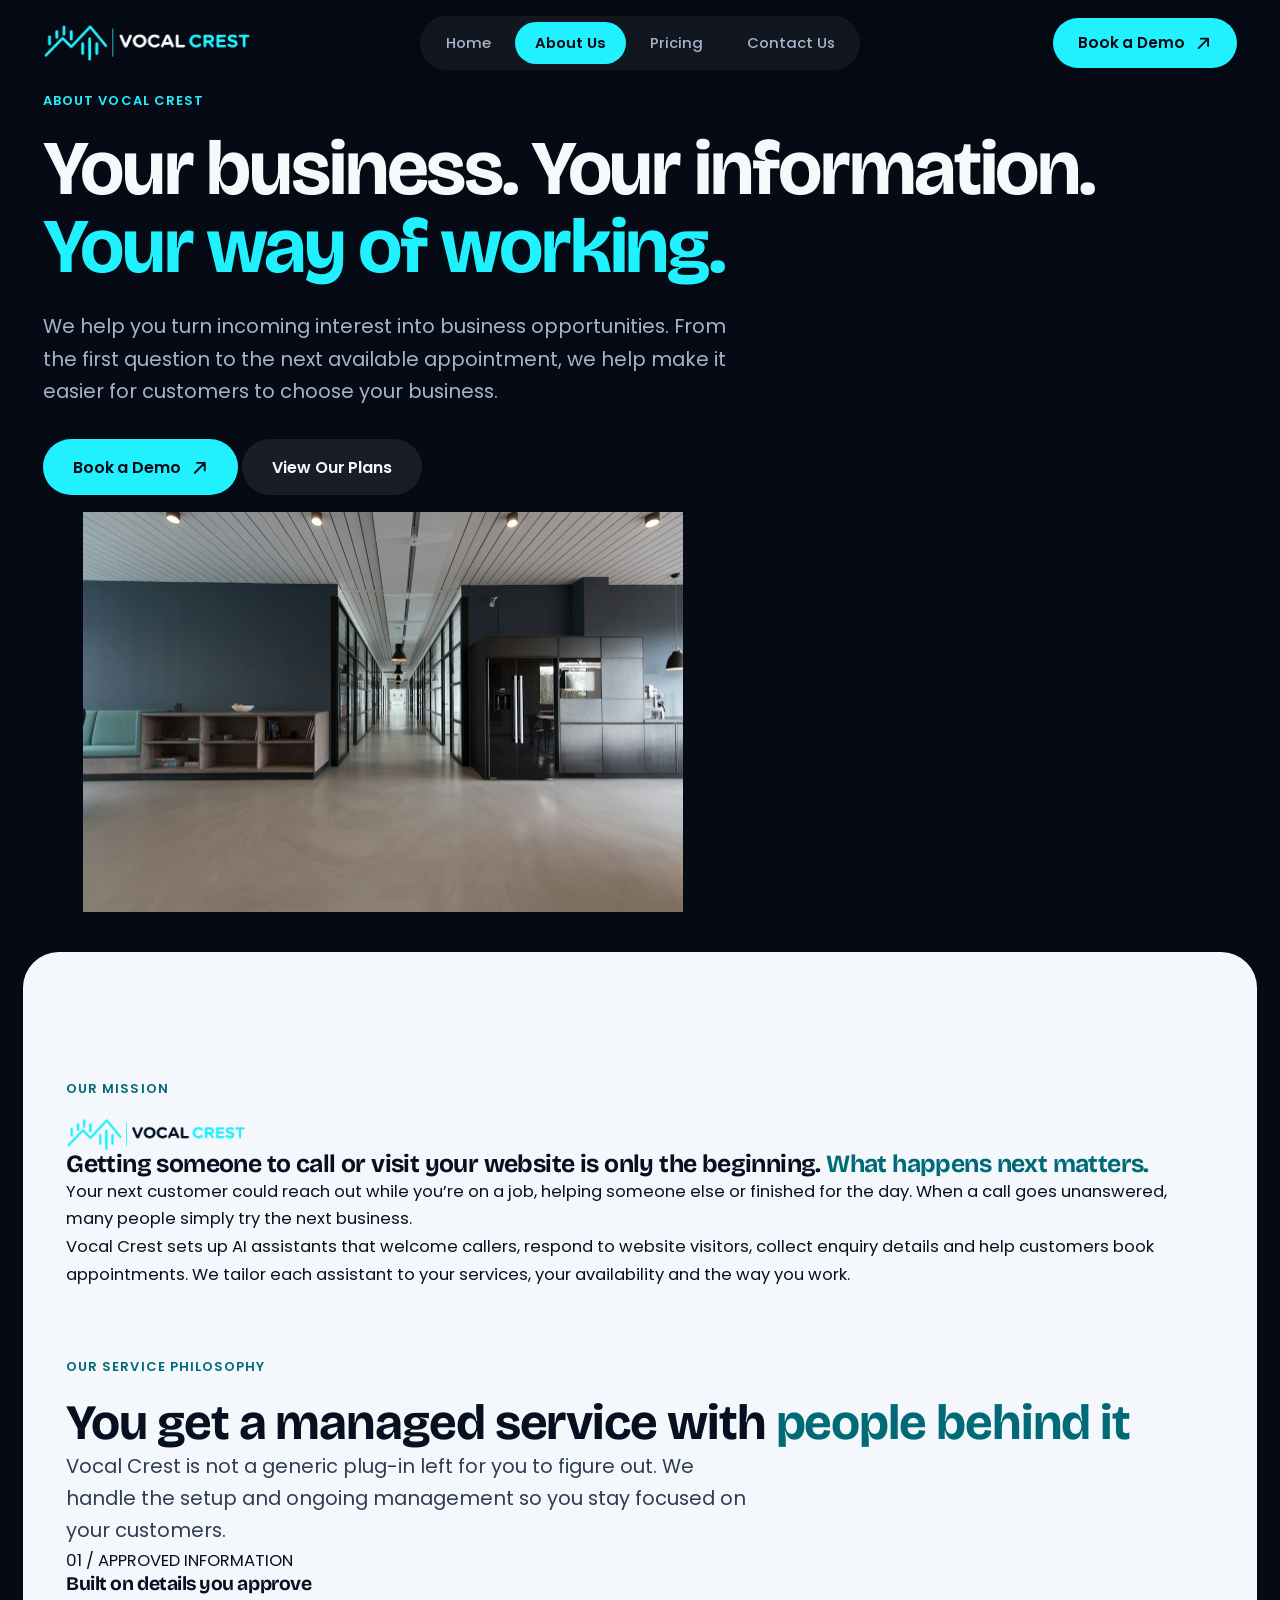
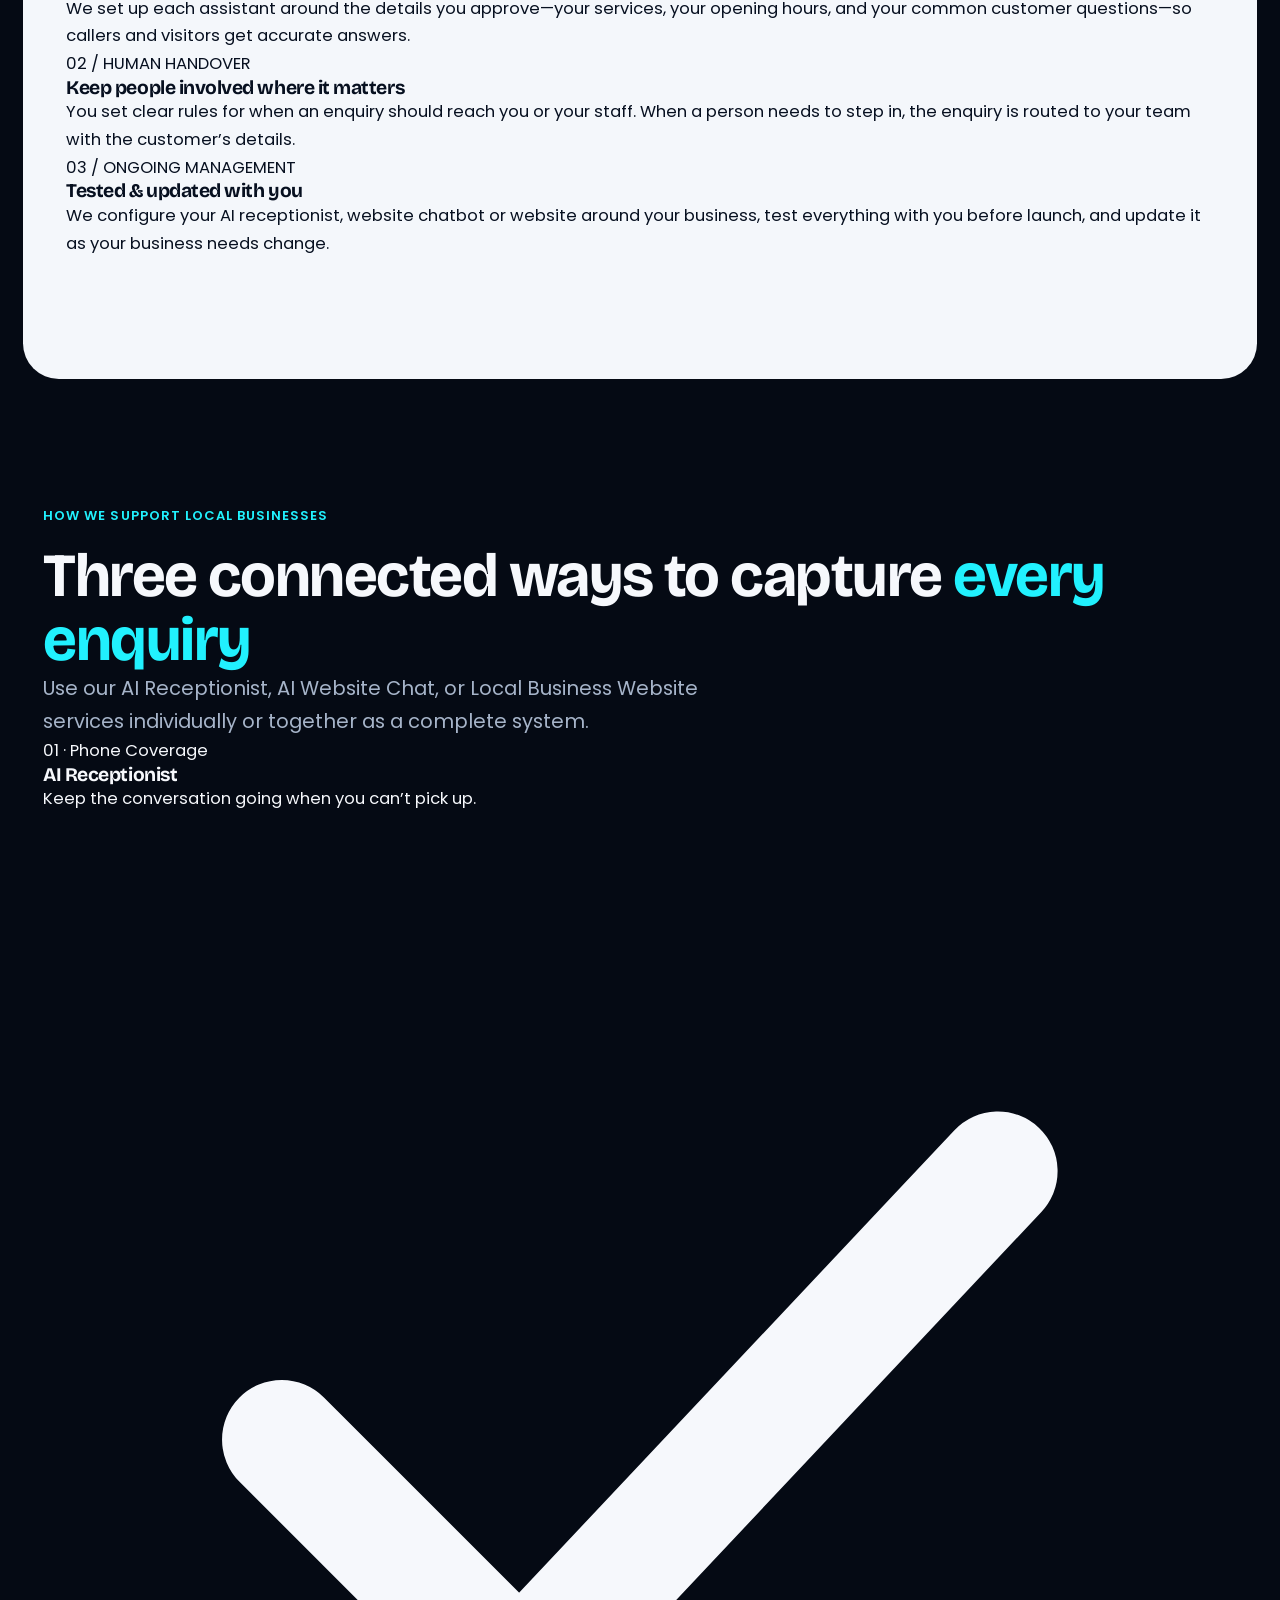
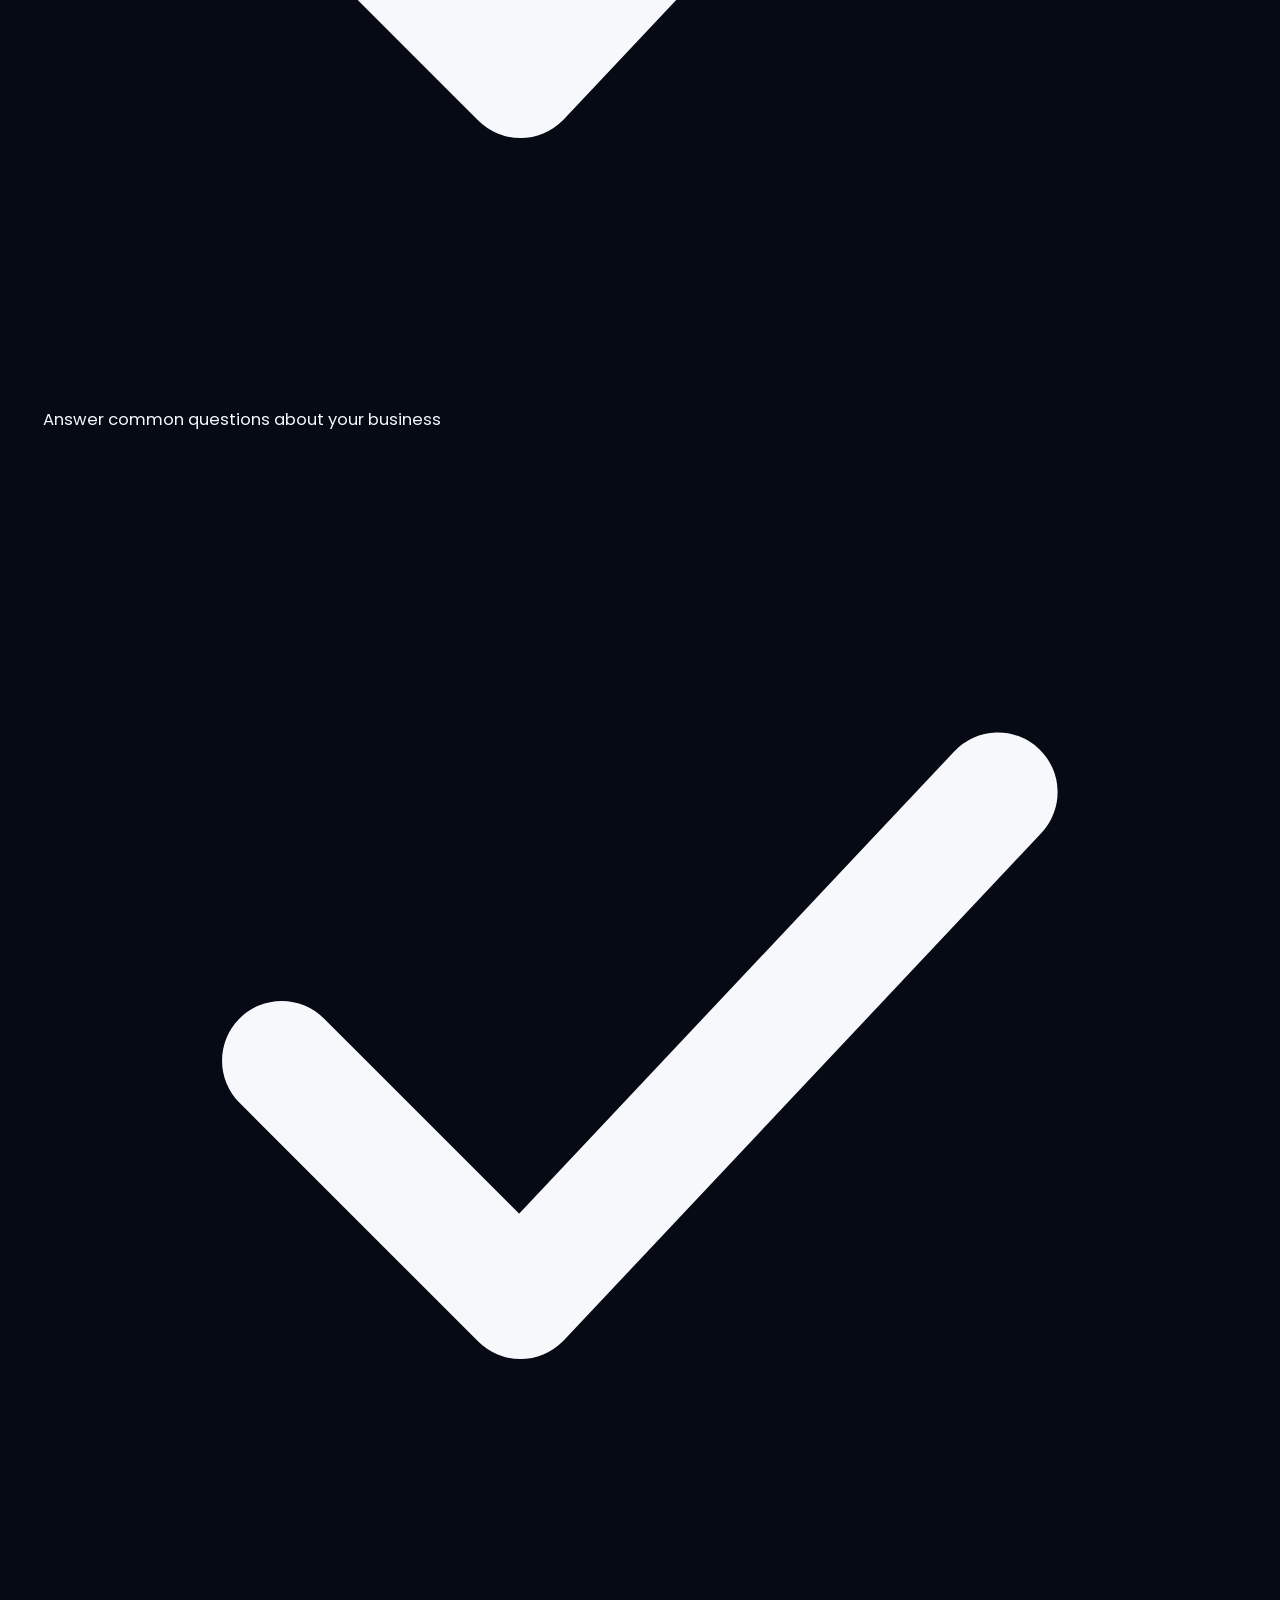
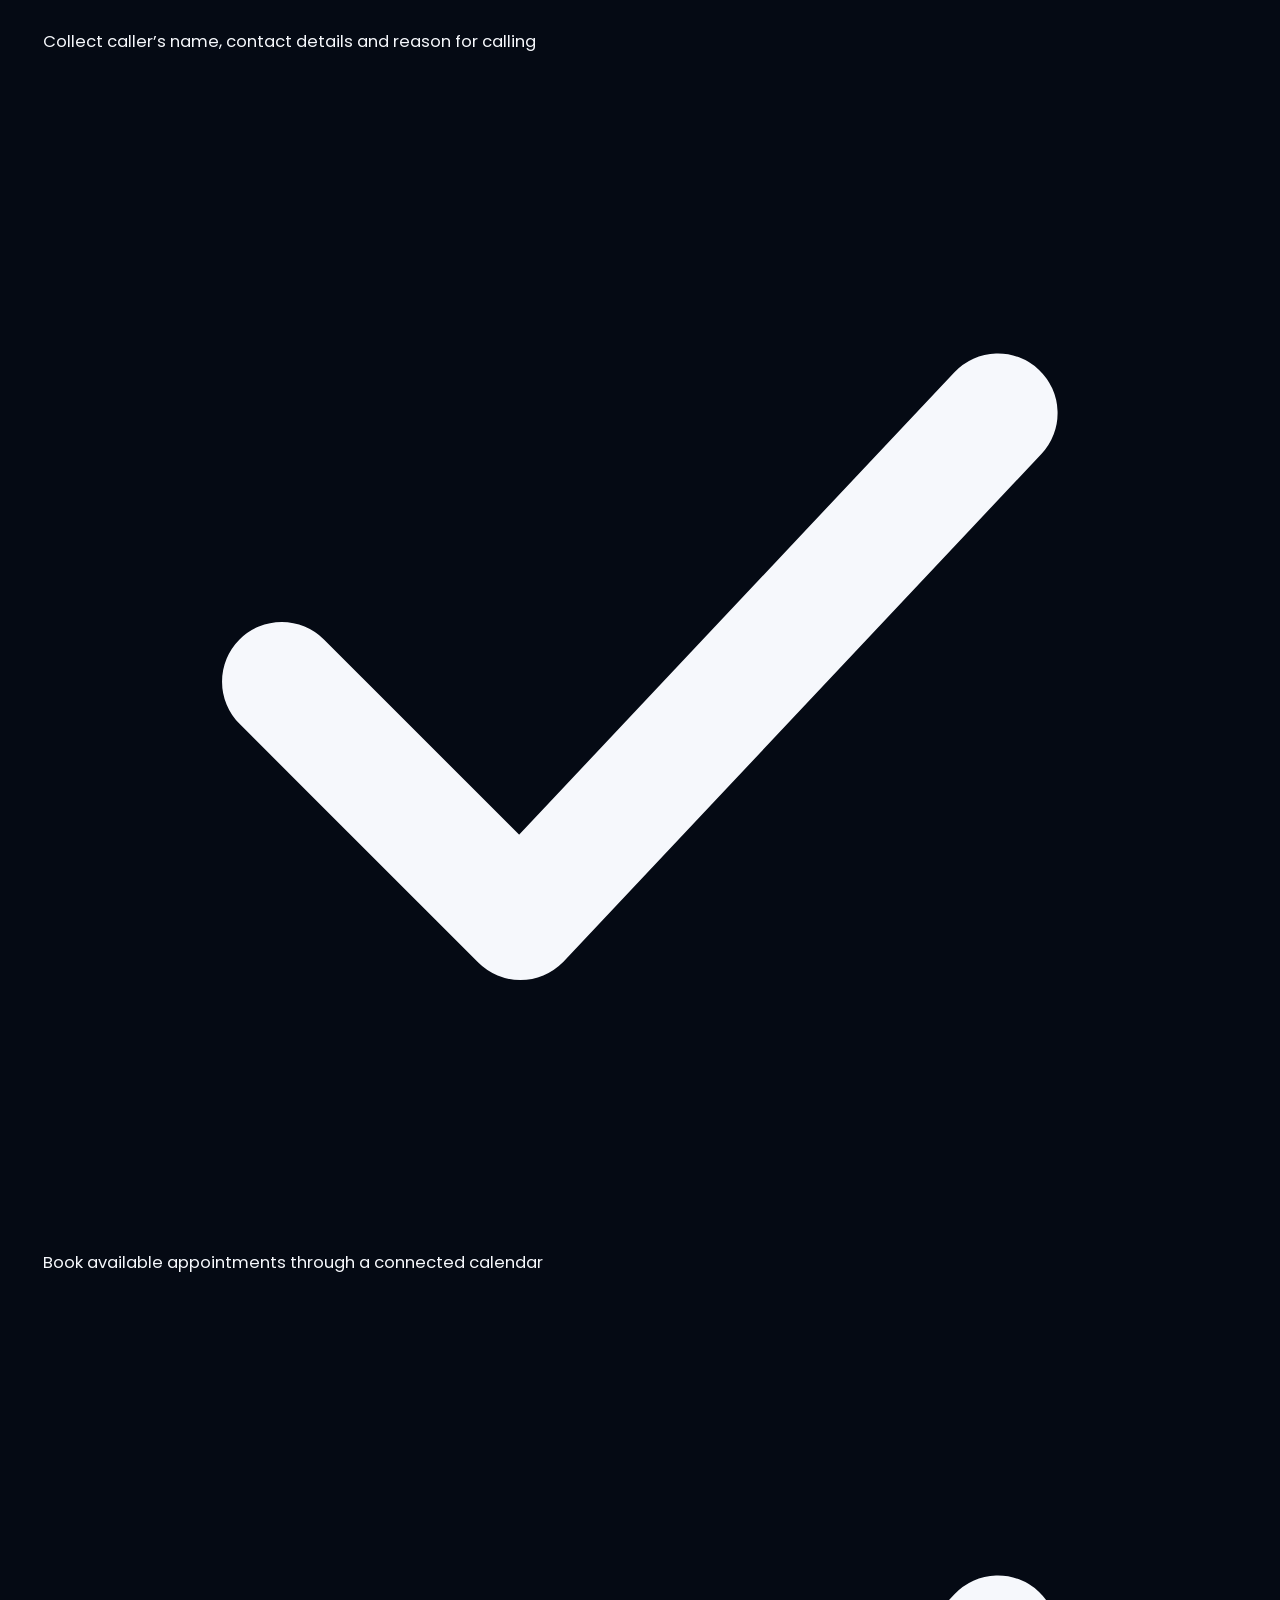
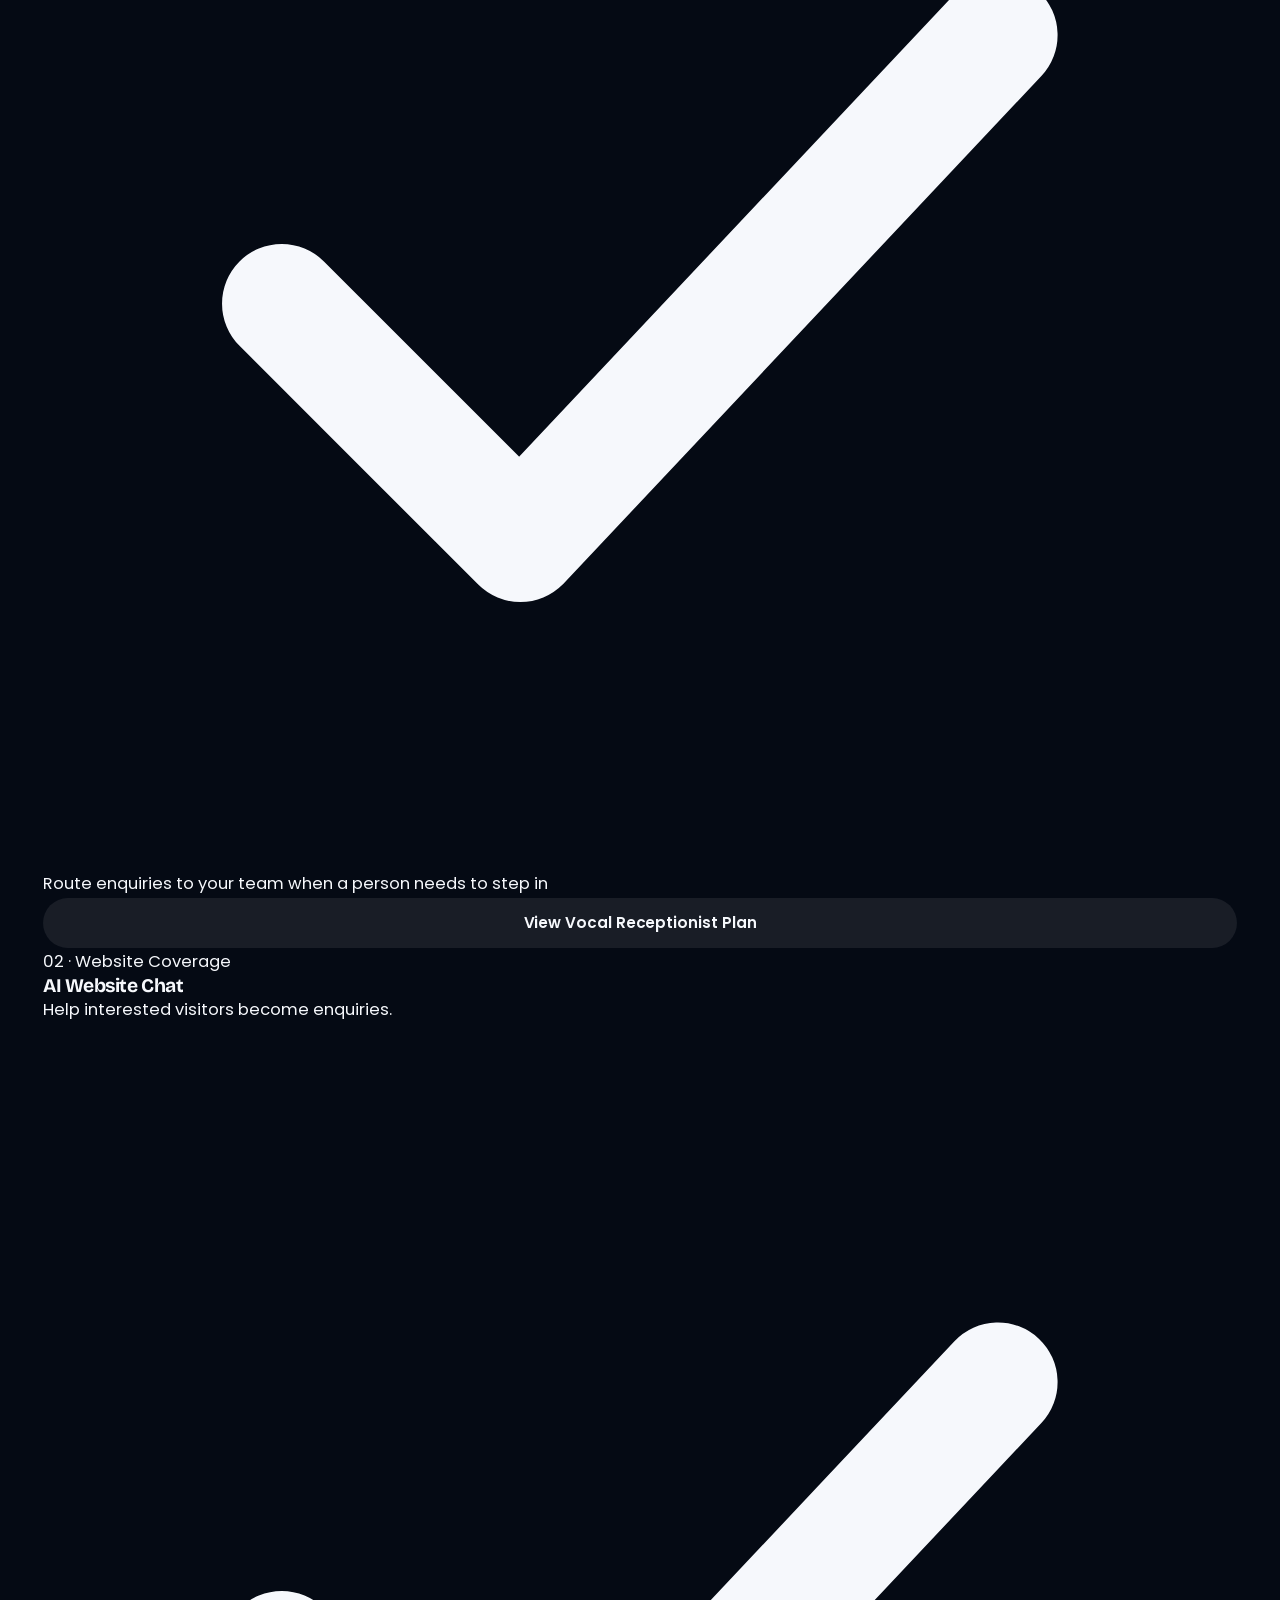
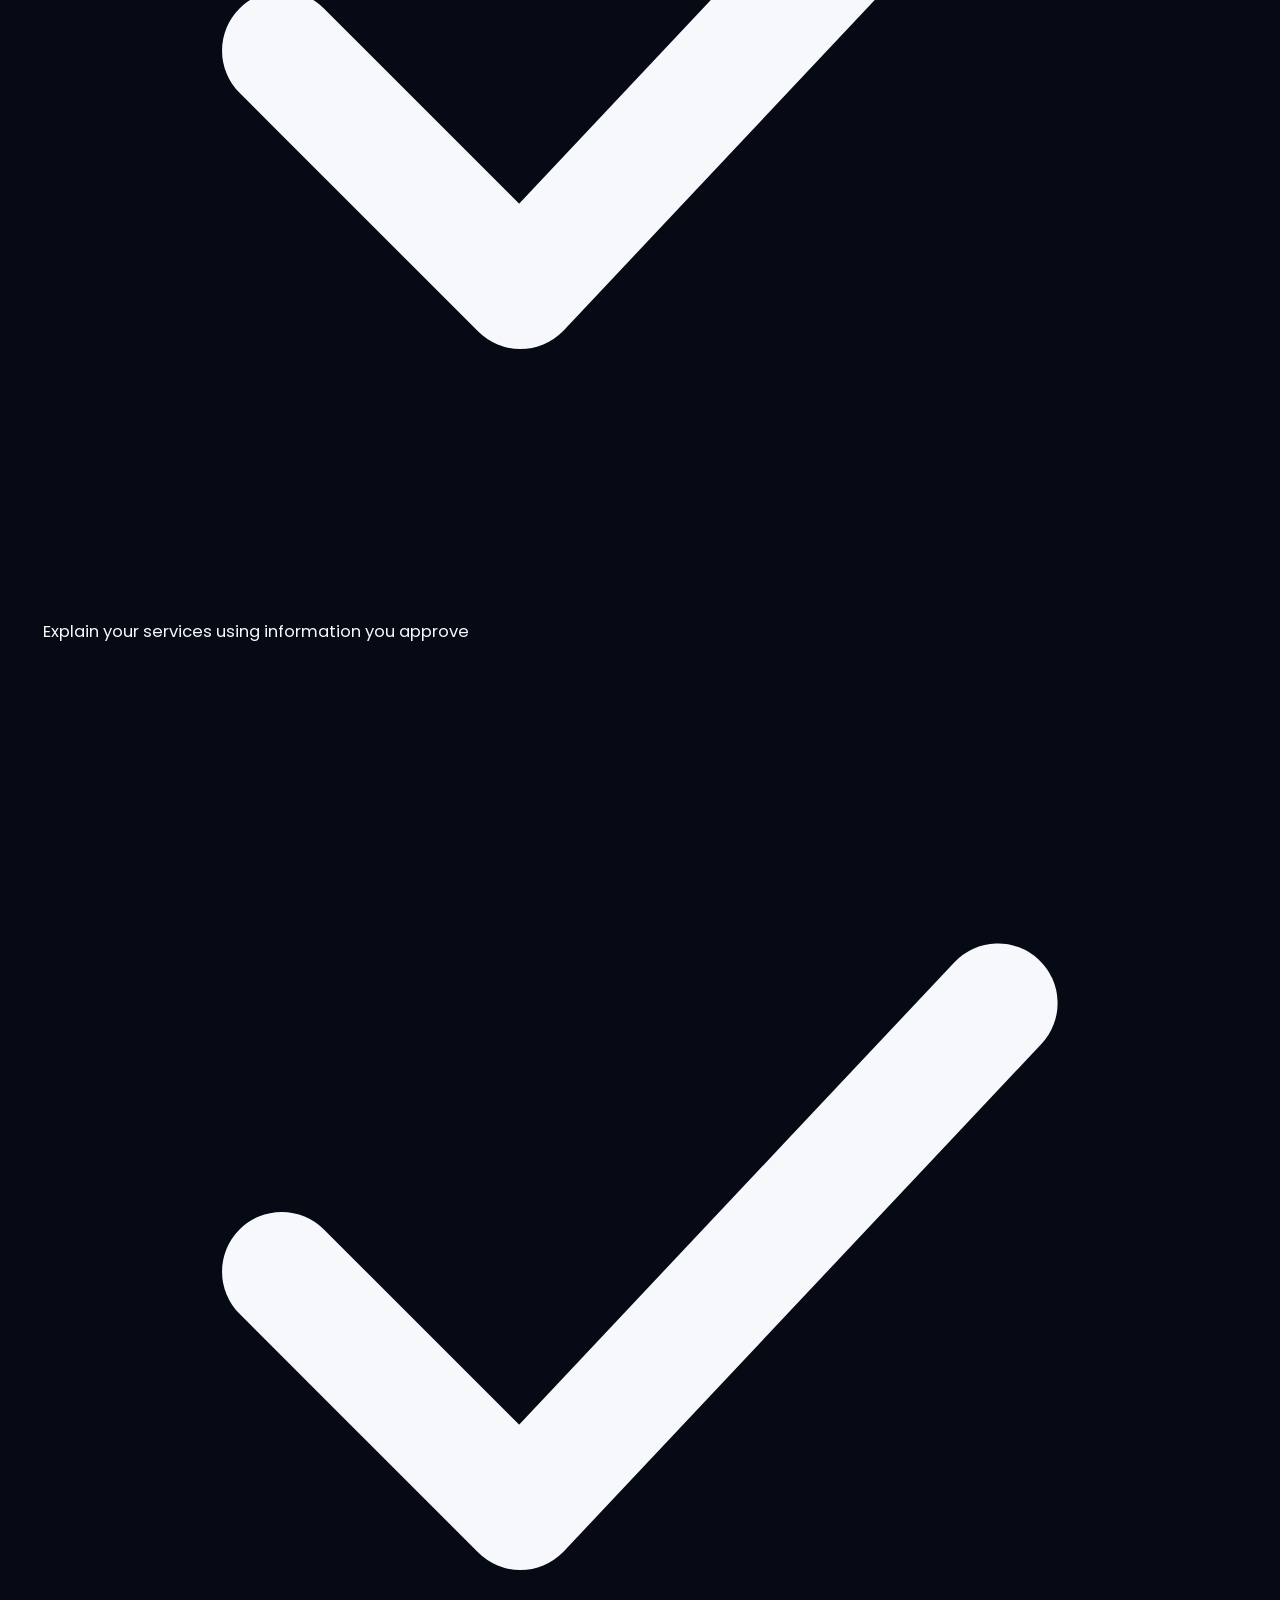
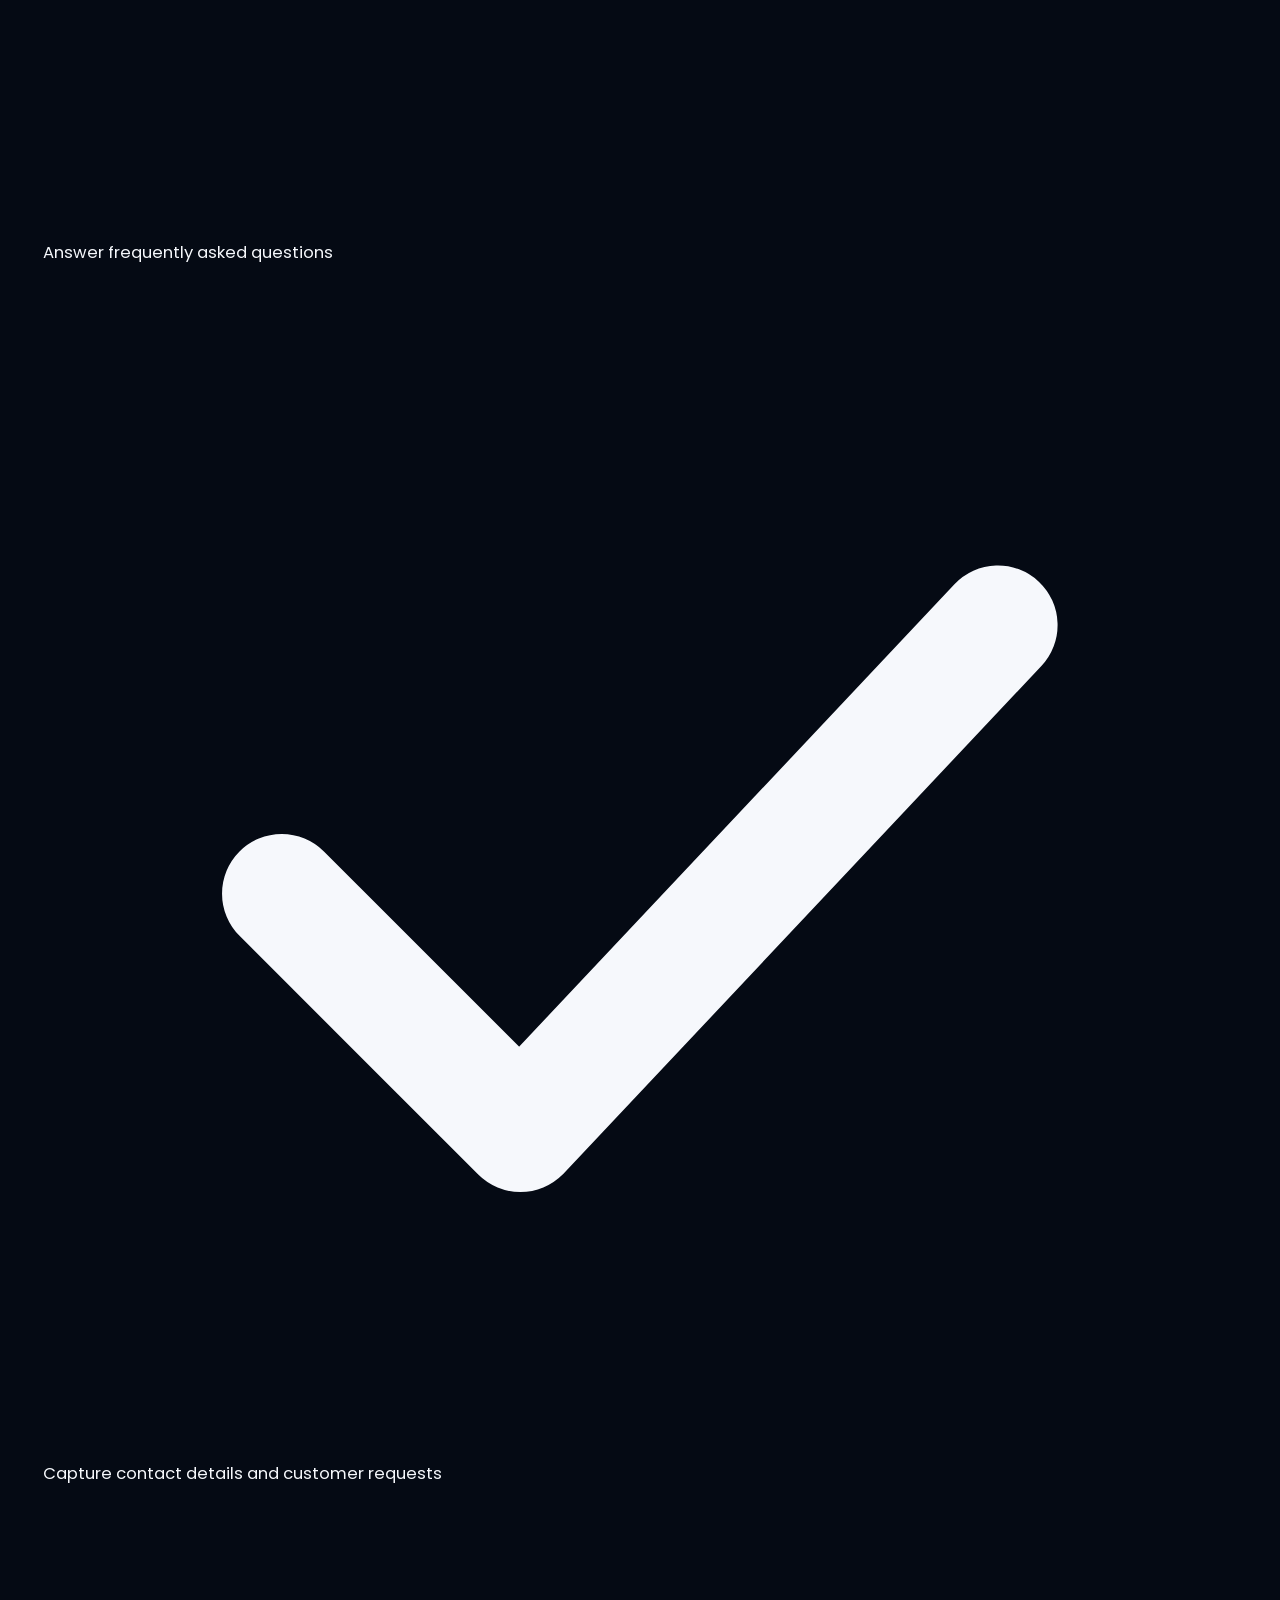
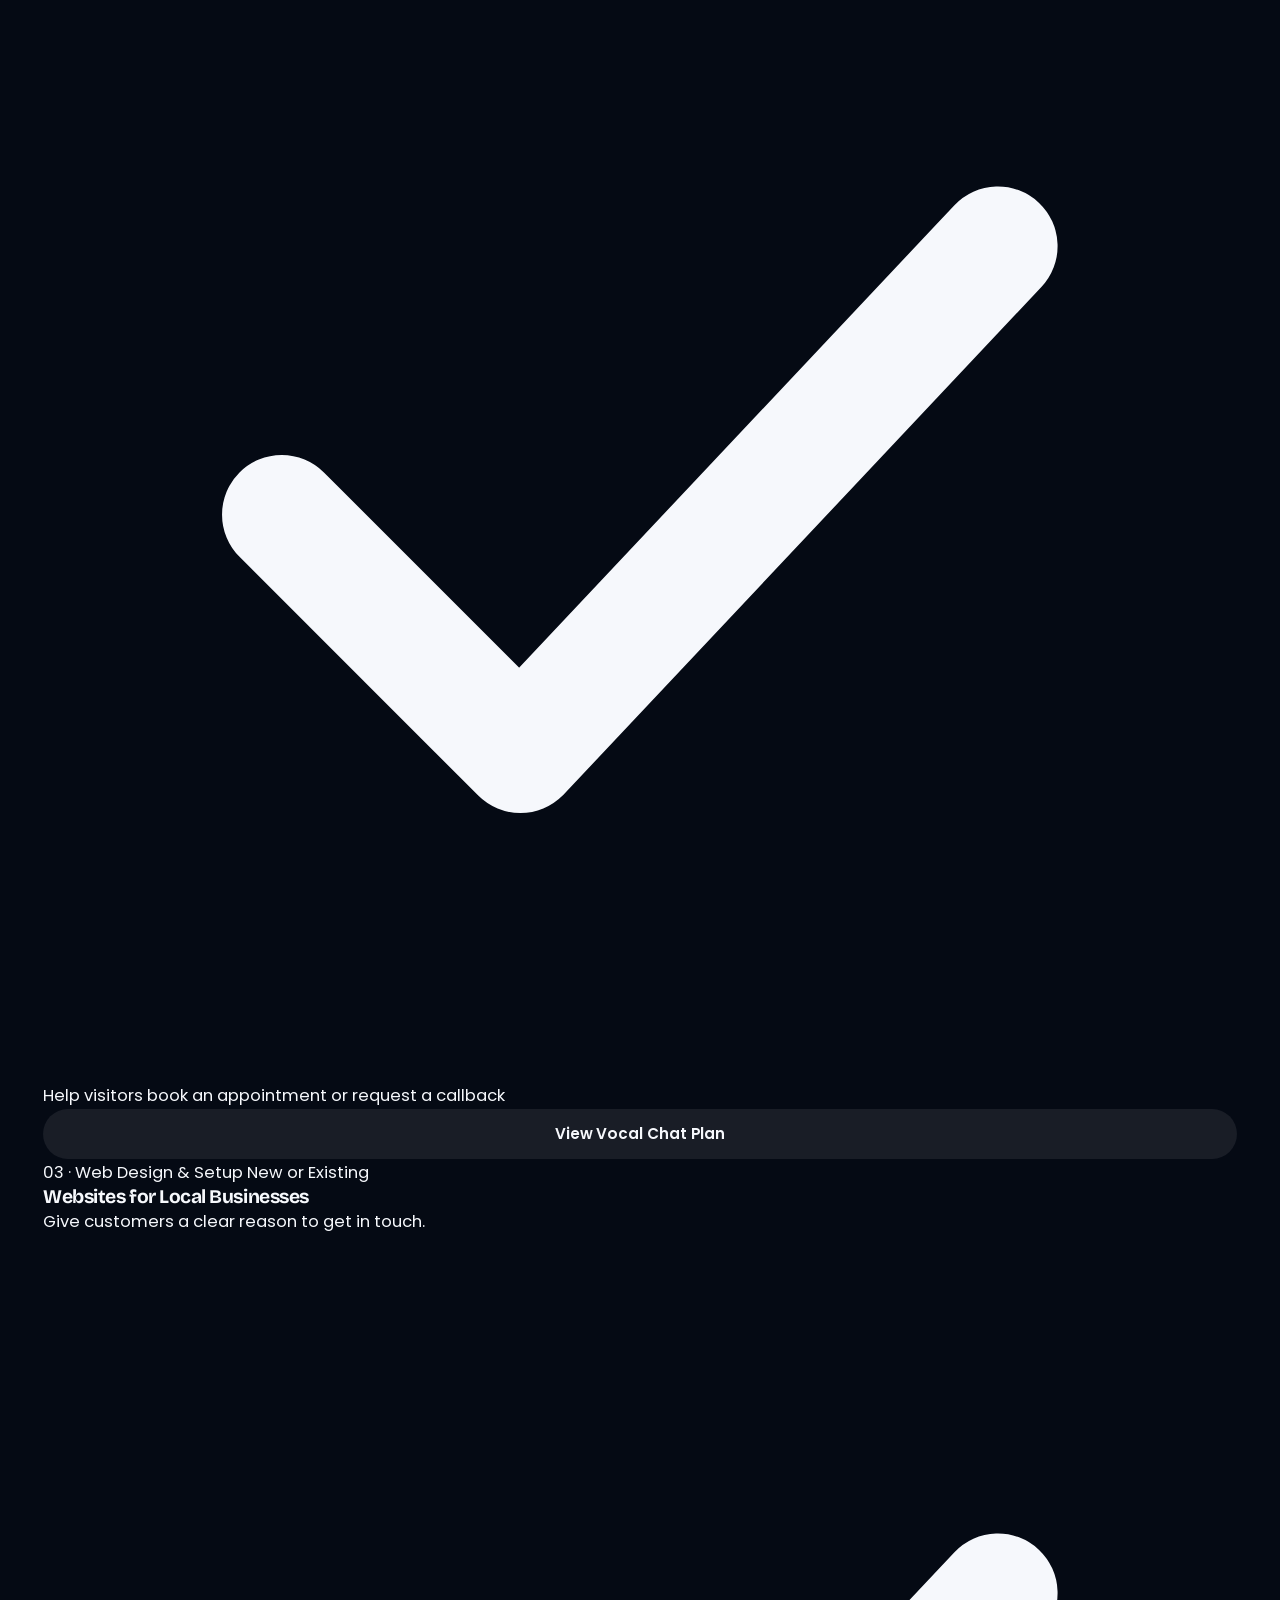
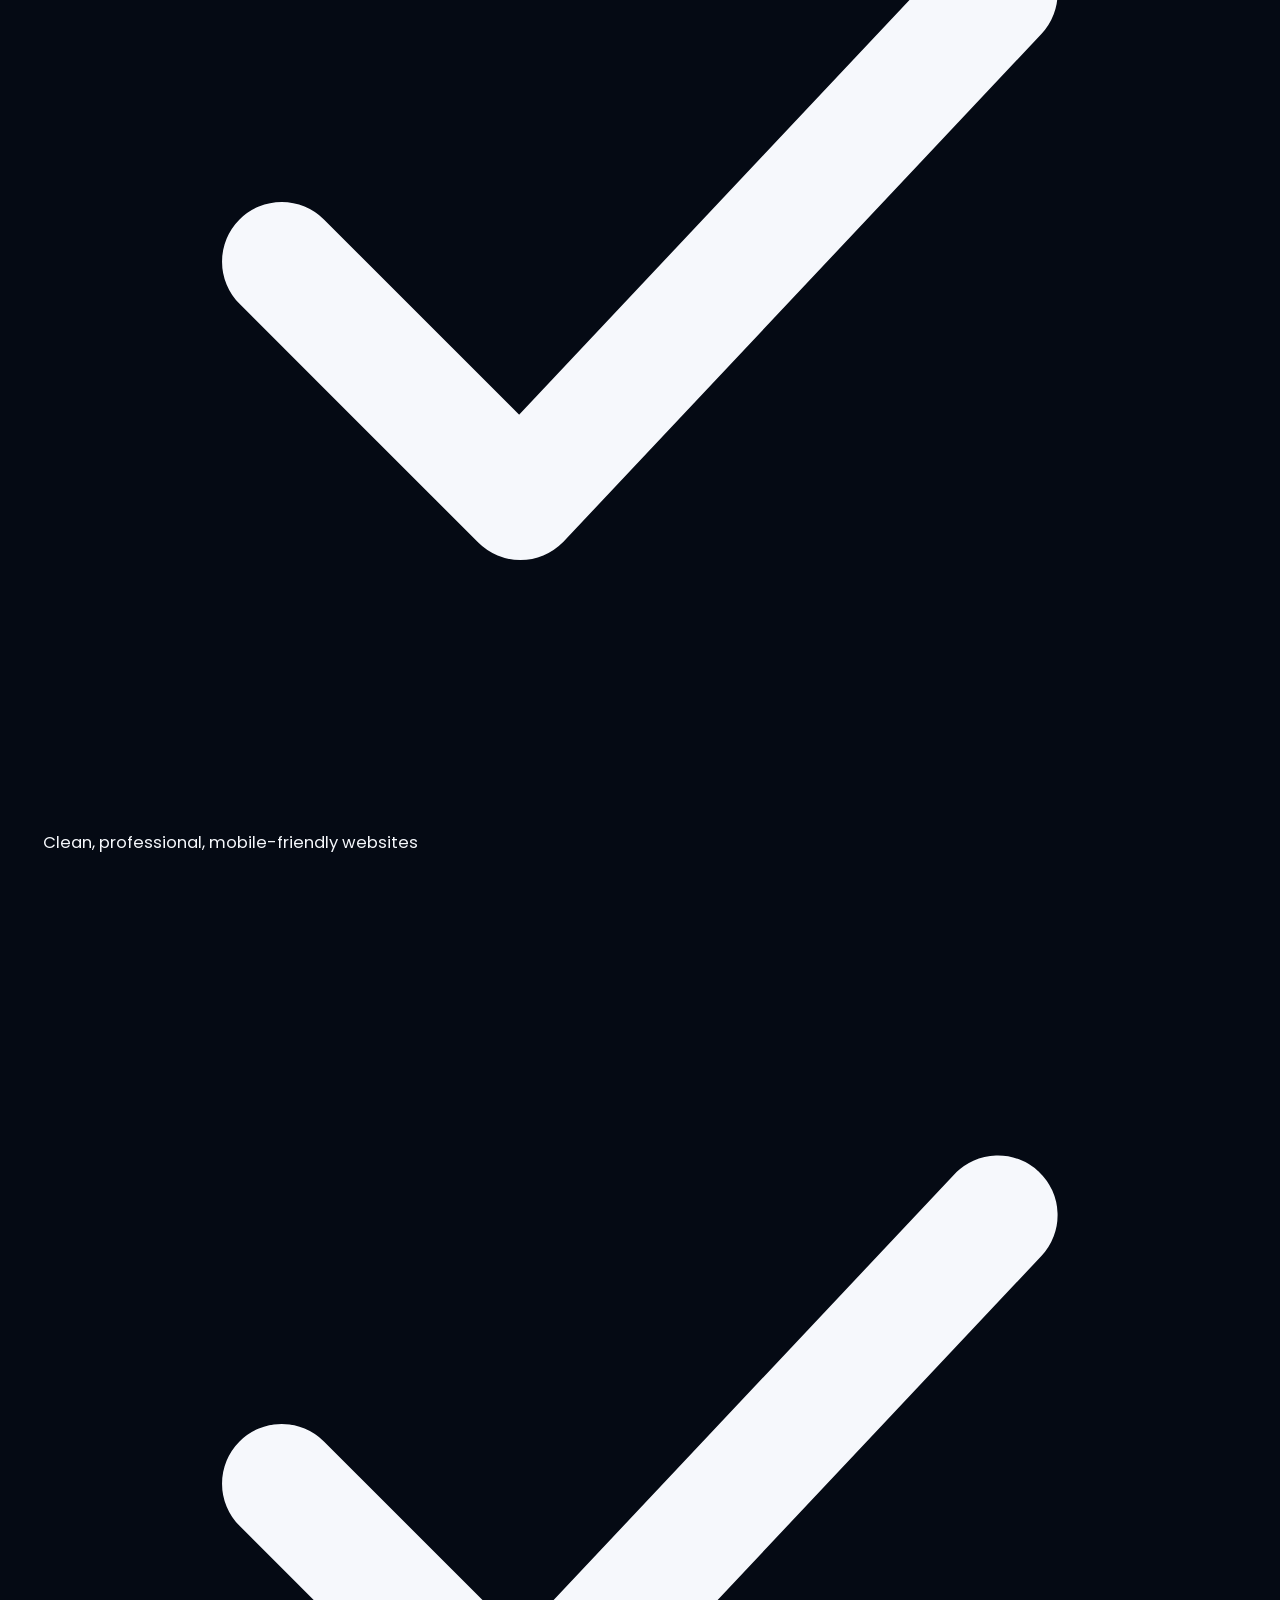
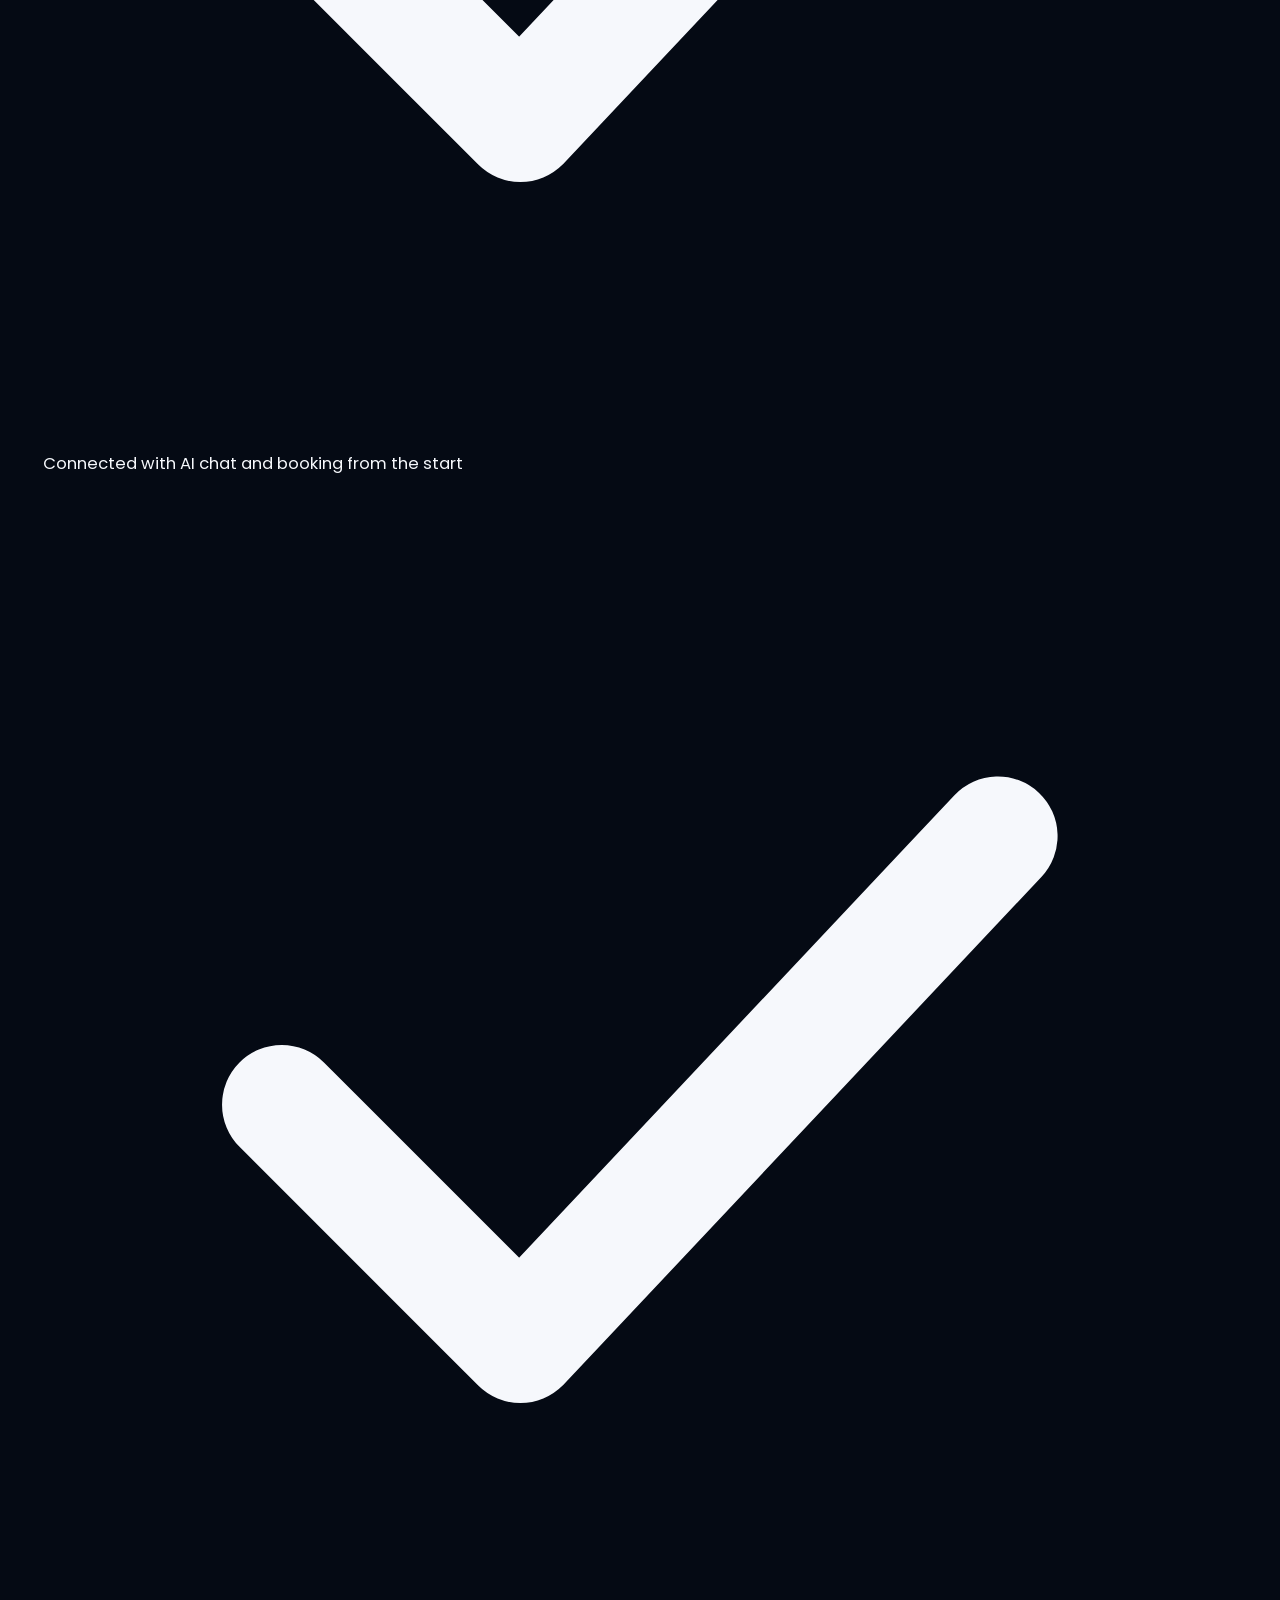
==== about.html @ 95a86e1c "Deploy Vocal Crest production website" ====
<!DOCTYPE html>
<html lang="en">
<head>
<meta charset="UTF-8">
<meta name="viewport" content="width=device-width, initial-scale=1.0">
<title>About Us — Vocal Crest</title>
<meta name="description" content="Learn how Vocal Crest helps local businesses turn incoming calls and website visits into booked appointments with managed AI receptionists, website chatbots, and websites.">
<meta name="theme-color" content="#050A14">
<link rel="icon" type="image/png" href="assets/images/favicon.png">
<!-- Google Fonts: Poppins + Bricolage Grotesque -->
<link rel="preconnect" href="https://fonts.googleapis.com">
<link rel="preconnect" href="https://fonts.gstatic.com" crossorigin>
<link href="https://fonts.googleapis.com/css2?family=Bricolage+Grotesque:opsz,wght@12..96,600..800&family=Poppins:wght@300;400;500;600;700&display=swap" rel="stylesheet">
<link rel="stylesheet" href="assets/css/styles.css">
</head>
<body>
<a href="#main-content" class="skip-link">Skip to main content</a>
<!-- Dark Sticky Header -->
<header class="site-header" data-header>
<div class="container site-header__inner">
<a href="index.html" class="brand" aria-label="Vocal Crest Home">
<img src="assets/images/vocal-crest-logo.png" alt="Vocal Crest logo" width="210" height="39">
</a>
<nav class="nav" aria-label="Primary Navigation">
<ul class="nav__list">
<li><a href="index.html" class="nav__link">Home</a></li>
<li><a href="about.html" class="nav__link" aria-current="page">About Us</a></li>
<li><a href="pricing.html" class="nav__link">Pricing</a></li>
<li><a href="contact.html" class="nav__link">Contact Us</a></li>
</ul>
</nav>
<div class="site-header__cta">
<a href="contact.html?intent=demo" class="btn btn--primary">
<span>Book a Demo</span>
<svg class="btn__ico" viewBox="0 0 16 16" fill="none" stroke="currentColor" stroke-width="1.75" aria-hidden="true">
<path d="M3.5 12.5L12.5 3.5M12.5 3.5H5.5M12.5 3.5V10.5" stroke-linecap="round" stroke-linejoin="round"/>
</svg>
</a>
</div>
<button type="button" class="menu-btn" data-menu-btn aria-expanded="false" aria-controls="mobile-drawer" aria-label="Toggle navigation menu">
<span>Menu</span>
<span class="menu-btn__lines" aria-hidden="true">
<span></span>
<span></span>
<span></span>
</span>
</button>
</div>
<div id="mobile-drawer" class="mobile-drawer" data-mobile-drawer hidden>
<ul class="mobile-drawer__list">
<li><a href="index.html" class="mobile-drawer__link">Home</a></li>
<li><a href="about.html" class="mobile-drawer__link" aria-current="page">About Us</a></li>
<li><a href="pricing.html" class="mobile-drawer__link">Pricing</a></li>
<li><a href="contact.html" class="mobile-drawer__link">Contact Us</a></li>
</ul>
<a href="contact.html?intent=demo" class="btn btn--primary btn--full">
<span>Book a Demo</span>
</a>
</div>
</header>
<main id="main-content">
<!-- 1. Dark Page Hero -->
<section class="page-hero" aria-labelledby="about-hero-heading">
<div class="container">
<div class="page-hero__grid">
<div>
<span class="eyebrow">About Vocal Crest</span>
<h1 id="about-hero-heading" class="display-hero">
Your business. Your information. <span class="text-cyan">Your way of working.</span>
</h1>
<p class="lead" style="margin-top: 1.5rem;">
We help you turn incoming interest into business opportunities. From the first question to the next available appointment, we help make it easier for customers to choose your business.
</p>
<div class="hero__actions" style="margin-top: 2rem;">
<a href="contact.html?intent=demo" class="btn btn--primary btn--lg">
<span>Book a Demo</span>
<svg class="btn__ico" viewBox="0 0 16 16" fill="none" stroke="currentColor" stroke-width="1.75" aria-hidden="true">
<path d="M3.5 12.5L12.5 3.5M12.5 3.5H5.5M12.5 3.5V10.5" stroke-linecap="round" stroke-linejoin="round"/>
</svg>
</a>
<a href="pricing.html" class="btn btn--outline-light btn--lg">
<span>View Our Plans</span>
</a>
</div>
</div>
<figure class="page-hero__media">
<img src="assets/images/about-workspace.jpg" alt="Vocal Crest team workspace" width="600" height="480">
</figure>
</div>
</div>
</section>
<!-- 2. Crisp Light Story & Mission Stage -->
<section class="panel--light inset-stage" aria-labelledby="mission-heading" style="margin-top: 2.5rem;">
<div class="container">
<div class="value-intro">
<div class="value-intro__brand">
<span class="eyebrow">Our Mission</span>
<div class="value-intro__logo">
<img src="assets/images/vocal-crest-logo-light.png" alt="Vocal Crest dark logo mark" width="180" height="33" loading="lazy">
</div>
</div>
<div>
<h2 id="mission-heading" class="value-intro__statement">
Getting someone to call or visit your website is only the beginning. <span class="text-cyan">What happens next matters.</span>
</h2>
<div class="value-intro__body">
<p>
Your next customer could reach out while you’re on a job, helping someone else or finished for the day. When a call goes unanswered, many people simply try the next business.
</p>
<p>
Vocal Crest sets up AI assistants that welcome callers, respond to website visitors, collect enquiry details and help customers book appointments. We tailor each assistant to your services, your availability and the way you work.
</p>
</div>
</div>
</div>
<!-- Core Operating Principles / Values -->
<div style="padding-top: clamp(3rem, 5vw, 5rem);">
<div class="sec-head">
<div>
<span class="eyebrow">Our Service Philosophy</span>
<h2 class="display-2">You get a managed service with <span class="text-cyan">people behind it</span></h2>
</div>
<p class="lead">
Vocal Crest is not a generic plug-in left for you to figure out. We handle the setup and ongoing management so you stay focused on your customers.
</p>
</div>
<div class="values-grid">
<article class="value-card">
<span class="value-card__num">01 / APPROVED INFORMATION</span>
<h3>Built on details you approve</h3>
<p>
We set up each assistant around the details you approve—your services, your opening hours, and your common customer questions—so callers and visitors get accurate answers.
</p>
</article>
<article class="value-card">
<span class="value-card__num">02 / HUMAN HANDOVER</span>
<h3>Keep people involved where it matters</h3>
<p>
You set clear rules for when an enquiry should reach you or your staff. When a person needs to step in, the enquiry is routed to your team with the customer’s details.
</p>
</article>
<article class="value-card">
<span class="value-card__num">03 / ONGOING MANAGEMENT</span>
<h3>Tested &amp; updated with you</h3>
<p>
We configure your AI receptionist, website chatbot or website around your business, test everything with you before launch, and update it as your business needs change.
</p>
</article>
</div>
</div>
</div>
</section>
<!-- 3. Dark What We Build Overview -->
<section class="section" aria-labelledby="about-what-we-build">
<div class="container">
<div class="sec-head">
<div>
<span class="eyebrow">How We Support Local Businesses</span>
<h2 id="about-what-we-build" class="display-1">Three connected ways to capture <span class="text-cyan">every enquiry</span></h2>
</div>
<p class="lead">
Use our AI Receptionist, AI Website Chat, or Local Business Website services individually or together as a complete system.
</p>
</div>
<div class="pricing-grid">
<article class="plan-card">
<div class="plan-card__top">
<span class="plan-card__tag">01 · Phone Coverage</span>
</div>
<h3 class="plan-card__name">AI Receptionist</h3>
<p class="plan-card__desc">Keep the conversation going when you can’t pick up.</p>
<ul class="plan-card__features">
<li>
<svg viewBox="0 0 20 20" fill="none" stroke="currentColor" stroke-width="2" aria-hidden="true"><path d="M4 10.5l4 4 8-8.5" stroke-linecap="round" stroke-linejoin="round"/></svg>
<span>Answer common questions about your business</span>
</li>
<li>
<svg viewBox="0 0 20 20" fill="none" stroke="currentColor" stroke-width="2" aria-hidden="true"><path d="M4 10.5l4 4 8-8.5" stroke-linecap="round" stroke-linejoin="round"/></svg>
<span>Collect caller’s name, contact details and reason for calling</span>
</li>
<li>
<svg viewBox="0 0 20 20" fill="none" stroke="currentColor" stroke-width="2" aria-hidden="true"><path d="M4 10.5l4 4 8-8.5" stroke-linecap="round" stroke-linejoin="round"/></svg>
<span>Book available appointments through a connected calendar</span>
</li>
<li>
<svg viewBox="0 0 20 20" fill="none" stroke="currentColor" stroke-width="2" aria-hidden="true"><path d="M4 10.5l4 4 8-8.5" stroke-linecap="round" stroke-linejoin="round"/></svg>
<span>Route enquiries to your team when a person needs to step in</span>
</li>
</ul>
<a href="pricing.html#vocal-receptionist" class="btn btn--outline-light btn--full">
<span>View Vocal Receptionist Plan</span>
</a>
</article>
<article class="plan-card">
<div class="plan-card__top">
<span class="plan-card__tag">02 · Website Coverage</span>
</div>
<h3 class="plan-card__name">AI Website Chat</h3>
<p class="plan-card__desc">Help interested visitors become enquiries.</p>
<ul class="plan-card__features">
<li>
<svg viewBox="0 0 20 20" fill="none" stroke="currentColor" stroke-width="2" aria-hidden="true"><path d="M4 10.5l4 4 8-8.5" stroke-linecap="round" stroke-linejoin="round"/></svg>
<span>Explain your services using information you approve</span>
</li>
<li>
<svg viewBox="0 0 20 20" fill="none" stroke="currentColor" stroke-width="2" aria-hidden="true"><path d="M4 10.5l4 4 8-8.5" stroke-linecap="round" stroke-linejoin="round"/></svg>
<span>Answer frequently asked questions</span>
</li>
<li>
<svg viewBox="0 0 20 20" fill="none" stroke="currentColor" stroke-width="2" aria-hidden="true"><path d="M4 10.5l4 4 8-8.5" stroke-linecap="round" stroke-linejoin="round"/></svg>
<span>Capture contact details and customer requests</span>
</li>
<li>
<svg viewBox="0 0 20 20" fill="none" stroke="currentColor" stroke-width="2" aria-hidden="true"><path d="M4 10.5l4 4 8-8.5" stroke-linecap="round" stroke-linejoin="round"/></svg>
<span>Help visitors book an appointment or request a callback</span>
</li>
</ul>
<a href="pricing.html#vocal-chat" class="btn btn--outline-light btn--full">
<span>View Vocal Chat Plan</span>
</a>
</article>
<article class="plan-card plan-card--featured">
<div class="plan-card__top">
<span class="plan-card__tag">03 · Web Design &amp; Setup</span>
<span class="plan-card__badge">New or Existing</span>
</div>
<h3 class="plan-card__name">Websites for Local Businesses</h3>
<p class="plan-card__desc">Give customers a clear reason to get in touch.</p>
<ul class="plan-card__features">
<li>
<svg viewBox="0 0 20 20" fill="none" stroke="currentColor" stroke-width="2" aria-hidden="true"><path d="M4 10.5l4 4 8-8.5" stroke-linecap="round" stroke-linejoin="round"/></svg>
<span>Clean, professional, mobile-friendly websites</span>
</li>
<li>
<svg viewBox="0 0 20 20" fill="none" stroke="currentColor" stroke-width="2" aria-hidden="true"><path d="M4 10.5l4 4 8-8.5" stroke-linecap="round" stroke-linejoin="round"/></svg>
<span>Connected with AI chat and booking from the start</span>
</li>
<li>
<svg viewBox="0 0 20 20" fill="none" stroke="currentColor" stroke-width="2" aria-hidden="true"><path d="M4 10.5l4 4 8-8.5" stroke-linecap="round" stroke-linejoin="round"/></svg>
<span>Or review your existing website to add Vocal Crest’s tools</span>
</li>
</ul>
<a href="contact.html?service=website" class="btn btn--primary btn--full">
<span>Explore Your Options</span>
<svg class="btn__ico" viewBox="0 0 16 16" fill="none" stroke="currentColor" stroke-width="1.75" aria-hidden="true">
<path d="M3.5 12.5L12.5 3.5M12.5 3.5H5.5M12.5 3.5V10.5" stroke-linecap="round" stroke-linejoin="round"/>
</svg>
</a>
</article>
</div>
</div>
</section>
<!-- 4. Closing CTA -->
<section class="section section--tight" aria-labelledby="about-cta-heading">
<div class="container">
<div class="cta-banner">
<div class="cta-banner__content">
<span class="eyebrow">Next Step</span>
<h2 id="about-cta-heading" class="display-1">Be ready for the <span class="text-cyan">next customer.</span></h2>
<p class="lead">
Talk to us about an AI receptionist, website chatbot or website for your business.
</p>
</div>
<div class="cta-banner__actions">
<a href="contact.html?intent=demo" class="btn btn--primary btn--lg">
<span>Book a Demo</span>
<svg class="btn__ico" viewBox="0 0 16 16" fill="none" stroke="currentColor" stroke-width="1.75" aria-hidden="true">
<path d="M3.5 12.5L12.5 3.5M12.5 3.5H5.5M12.5 3.5V10.5" stroke-linecap="round" stroke-linejoin="round"/>
</svg>
</a>
<a href="contact.html" class="btn btn--outline-light btn--lg">
<span>Contact Us</span>
</a>
</div>
</div>
</div>
</section>
</main>
<!-- Dark Footer -->
<footer class="site-footer">
<div class="container">
<div class="site-footer__grid">
<div class="site-footer__brand">
<a href="index.html" class="brand" aria-label="Vocal Crest Home">
<img src="assets/images/vocal-crest-logo.png" alt="Vocal Crest logo" width="195" height="36" loading="lazy">
</a>
<p>Vocal Crest — AI receptionists. Website chat. More opportunities to grow.</p>
</div>
<div>
<h3 class="site-footer__heading">Navigation</h3>
<ul class="site-footer__list">
<li><a href="index.html">Home</a></li>
<li><a href="about.html">About Us</a></li>
<li><a href="pricing.html">Pricing</a></li>
<li><a href="contact.html">Contact Us</a></li>
</ul>
</div>
<div>
<h3 class="site-footer__heading">Plans</h3>
<ul class="site-footer__list">
<li><a href="pricing.html#vocal-chat">Vocal Chat — $297/mo</a></li>
<li><a href="pricing.html#vocal-receptionist">Vocal Receptionist — $497/mo</a></li>
<li><a href="pricing.html#vocal-suite">Vocal Suite — $797/mo</a></li>
<li><a href="contact.html?service=website">Websites for Local Businesses</a></li>
</ul>
</div>
<div>
<h3 class="site-footer__heading">Enquiries</h3>
<ul class="site-footer__list">
<li><a href="contact.html?intent=demo">Book a Demo</a></li>
<li><a href="contact.html">Request a Callback</a></li>
<li><a href="pricing.html">Compare Plans</a></li>
</ul>
</div>
</div>
<div class="site-footer__bottom">
<p>&copy; 2025 Vocal Crest. All rights reserved.</p>
<p>AI receptionists, website chatbots and websites built for local businesses.</p>
</div>
</div>
</footer>
<script src="assets/js/main.js" defer></script>
</body>
</html>
---- assets/css/styles.css ----
:root { --bg-dark: #050A14; --bg-navy: #091326; --bg-navy-elevated: #0E1B33; --bg-navy-card: #0B162B; --border-dark: rgba(168, 192, 224, 0.1); --border-dark-strong: rgba(255, 255, 255, 0.16); --bg-light: #F4F7FB; --bg-light-2: #E9EEF6; --surface-white: #FFFFFF; --border-light: #DCE3EE; --border-light-strong: #C4D0E2; --text-on-dark: #F6F8FC; --text-on-dark-muted: #A6B4C9; --text-on-dark-subtle: #6E809B; --text-on-light: #071020; --text-on-light-secondary: #2E3D52; --text-on-light-muted: #58677E; --cyan: #21F1FE; --cyan-hover: #64F6FF; --cyan-soft-dark: rgba(33, 241, 254, 0.11); --cyan-border-dark: rgba(33, 241, 254, 0.35); --cyan-ink-light: #006B76; --cyan-soft-light: #E3FAFC; --danger: #F04438; --danger-bg: rgba(240, 68, 56, 0.12); --success: #12B76A; --success-bg: rgba(18, 183, 106, 0.12); --font-body: "Poppins", -apple-system, BlinkMacSystemFont, "Segoe UI", Roboto, sans-serif; --font-display: "Bricolage Grotesque", "Poppins", -apple-system, BlinkMacSystemFont, sans-serif; --fs-hero: clamp(2.65rem, 1.55rem + 4.1vw, 5.15rem); --fs-d1: clamp(2.2rem, 1.35rem + 3.1vw, 4.1rem); --fs-d2: clamp(1.85rem, 1.25rem + 2.3vw, 3.25rem); --fs-d3: clamp(1.35rem, 1.1rem + 0.9vw, 1.95rem); --fs-lead: clamp(1.0625rem, 0.98rem + 0.32vw, 1.225rem); --fs-body: 1.03125rem; --fs-sm: 0.9375rem; --fs-xs: 0.8125rem; --container: 1280px; --gutter: clamp(1.25rem, 0.7rem + 2.5vw, 3.25rem); --section-py: clamp(4.75rem, 3.2rem + 5.5vw, 8.25rem); --header-h: 86px; --r-xs: 10px; --r-sm: 14px; --r-md: 20px; --r-lg: 28px; --r-xl: clamp(26px, 2.8vw, 42px); --r-pill: 999px; --shadow-light-1: 0 2px 4px rgba(7, 16, 32, 0.03), 0 14px 34px -12px rgba(7, 16, 32, 0.08); --shadow-light-2: 0 4px 10px rgba(7, 16, 32, 0.05), 0 28px 60px -20px rgba(7, 16, 32, 0.16); --shadow-dark-1: 0 18px 44px -14px rgba(0, 0, 0, 0.55); --shadow-dark-2: 0 30px 70px -20px rgba(0, 0, 0, 0.75); --ease: cubic-bezier(0.22, 0.8, 0.24, 1); --ease-in-out: cubic-bezier(0.65, 0, 0.35, 1); --t-fast: 0.2s; --t: 0.42s; --t-slow: 0.8s; }
*, *::before, *::after { box-sizing: border-box; }
[hidden] { display: none !important; }
html { -webkit-text-size-adjust: 100%; scroll-behavior: smooth; scroll-padding-top: 100px; }
body { margin: 0; background-color: var(--bg-dark); color: var(--text-on-dark); font-family: var(--font-body); font-size: var(--fs-body); font-weight: 400; line-height: 1.68; -webkit-font-smoothing: antialiased; -moz-osx-font-smoothing: grayscale; text-rendering: optimizeLegibility; overflow-x: clip; }
img, svg, video { display: block; max-width: 100%; }
img { height: auto; }
a { color: inherit; text-decoration: none; transition: color var(--t-fast) var(--ease); }
h1, h2, h3, h4 { font-family: var(--font-display); font-weight: 700; line-height: 1.06; letter-spacing: -0.024em; margin: 0; font-optical-sizing: auto; }
p { margin: 0; font-family: var(--font-body); }
ul, ol { margin: 0; padding: 0; list-style: none; }
button, input, select, textarea { font-family: var(--font-body); font-size: inherit; color: inherit; }
::selection { background: var(--cyan); color: var(--bg-dark); }
:focus-visible { outline: 2.5px solid var(--cyan); outline-offset: 3px; border-radius: 6px; }
.panel--light :focus-visible, .section--light :focus-visible { outline-color: var(--cyan-ink-light); }
.skip-link { position: absolute; left: 1rem; top: -100px; z-index: 1000; background: var(--cyan); color: var(--bg-dark); padding: 0.75rem 1.25rem; border-radius: var(--r-pill); font-family: var(--font-body); font-weight: 600; font-size: var(--fs-sm); }
.skip-link:focus { top: 1rem; }
.sr-only { position: absolute !important; width: 1px; height: 1px; overflow: hidden; clip: rect(0 0 0 0); white-space: nowrap; }
.container { width: 100%; max-width: calc(var(--container) + var(--gutter) * 2); margin-inline: auto; padding-inline: var(--gutter); }
.section { padding-block: var(--section-py); position: relative; }
.section--tight { padding-block: calc(var(--section-py) * 0.68); }
.inset-stage { margin-inline: clamp(0.65rem, 1.8vw, 2rem); border-radius: var(--r-xl); overflow: hidden; position: relative; }
.panel--light { background-color: var(--bg-light); color: var(--text-on-light); padding-block: var(--section-py); }
.panel--light h1, .panel--light h2, .panel--light h3, .panel--light h4 { color: var(--text-on-light); }
.panel--navy { background-color: var(--bg-navy); color: var(--text-on-dark); padding-block: var(--section-py); }
.eyebrow { display: inline-flex; align-items: center; font-family: var(--font-body); font-size: var(--fs-xs); font-weight: 600; letter-spacing: 0.08em; text-transform: uppercase; color: var(--cyan); margin-bottom: 1.15rem; }
.panel--light .eyebrow { color: var(--cyan-ink-light); }
.display-hero { font-size: var(--fs-hero); line-height: 1.01; letter-spacing: -0.028em; font-weight: 700; }
.display-1 { font-size: var(--fs-d1); line-height: 1.04; letter-spacing: -0.025em; }
.display-2 { font-size: var(--fs-d2); line-height: 1.07; letter-spacing: -0.022em; }
.display-3 { font-size: var(--fs-d3); line-height: 1.16; letter-spacing: -0.018em; }
.lead { font-family: var(--font-body); font-size: var(--fs-lead); font-weight: 400; line-height: 1.65; color: var(--text-on-dark-muted); max-width: 58ch; }
.panel--light .lead { color: var(--text-on-light-secondary); }
.text-cyan { color: var(--cyan); }
.panel--light .text-cyan { color: var(--cyan-ink-light); }
.btn { --btn-bg: var(--cyan); --btn-fg: var(--bg-dark); --btn-fill: #FFFFFF; --btn-fill-fg: var(--bg-dark); position: relative; display: inline-flex; align-items: center; justify-content: center; gap: 0.65rem; min-height: 50px; padding: 0.8rem 1.55rem; border-radius: var(--r-pill); background: var(--btn-bg); color: var(--btn-fg); border: 0; font-family: var(--font-body); font-weight: 600; font-size: 0.95rem; letter-spacing: -0.005em; line-height: 1.1; text-decoration: none; cursor: pointer; overflow: hidden; isolation: isolate; transition: color var(--t) var(--ease), transform var(--t-fast) var(--ease), box-shadow var(--t) var(--ease); }
.btn::before { content: ""; position: absolute; inset: 0; z-index: -1; border-radius: inherit; background: var(--btn-fill); transform: translateY(102%); transition: transform var(--t) var(--ease); }
.btn:hover::before, .btn:focus-visible::before { transform: translateY(0); }
.btn:hover, .btn:focus-visible { color: var(--btn-fill-fg); }
.btn:active { transform: scale(0.98); }
.btn__ico { width: 1.1em; height: 1.1em; flex: none; transition: transform var(--t) var(--ease); }
.btn:hover .btn__ico { transform: translate(3px, -2px); }
.btn--primary { --btn-bg: var(--cyan); --btn-fg: var(--bg-dark); --btn-fill: #FFFFFF; --btn-fill-fg: var(--bg-dark); }
.btn--outline-light { --btn-bg: rgba(255, 255, 255, 0.08); --btn-fg: var(--text-on-dark); --btn-fill: var(--text-on-dark); --btn-fill-fg: var(--bg-dark); }
.btn--dark { --btn-bg: var(--text-on-light); --btn-fg: #FFFFFF; --btn-fill: var(--cyan); --btn-fill-fg: var(--bg-dark); }
.btn--outline-dark { --btn-bg: rgba(7, 16, 32, 0.07); --btn-fg: var(--text-on-light); --btn-fill: var(--text-on-light); --btn-fill-fg: #FFFFFF; }
.btn--lg { min-height: 56px; padding: 0.95rem 1.85rem; font-size: 1rem; }
.btn--full { width: 100%; }
.link-arrow { display: inline-flex; align-items: center; gap: 0.5rem; font-family: var(--font-body); font-weight: 600; font-size: 0.95rem; color: var(--cyan); padding-bottom: 3px; transition: color var(--t-fast); }
.link-arrow svg { width: 1.1em; height: 1.1em; transition: transform var(--t) var(--ease); }
.link-arrow:hover svg { transform: translateX(4px); }
.panel--light .link-arrow { color: var(--text-on-light); }
.panel--light .link-arrow:hover { color: var(--cyan-ink-light); }
.site-header { position: sticky; top: 0; z-index: 60; background: rgba(5, 10, 20, 0.84); backdrop-filter: saturate(1.4) blur(16px); -webkit-backdrop-filter: saturate(1.4) blur(16px); transition: background var(--t) var(--ease); }
.site-header.is-scrolled { background: rgba(5, 10, 20, 0.95); }
.site-header__inner { display: grid; grid-template-columns: 1fr auto 1fr; align-items: center; gap: 1.5rem; min-height: var(--header-h); }
.brand { display: inline-flex; align-items: center; justify-self: start; }
.brand img { height: clamp(32px, 3vw, 40px); width: auto; object-fit: contain; }
.nav__list { display: flex; align-items: center; gap: 0.25rem; padding: 0.35rem; border-radius: var(--r-pill); background: rgba(255, 255, 255, 0.05); }
.nav__link { display: inline-flex; align-items: center; min-height: 42px; padding: 0.45rem 1.25rem; border-radius: var(--r-pill); font-family: var(--font-body); font-size: 0.925rem; font-weight: 500; color: var(--text-on-dark-muted); transition: color var(--t-fast), background var(--t-fast); }
.nav__link:hover { color: var(--text-on-dark); background: rgba(255, 255, 255, 0.06); }
.nav__link[aria-current="page"] { color: var(--bg-dark); background: var(--cyan); font-weight: 600; }
.site-header__cta { justify-self: end; display: flex; align-items: center; gap: 0.75rem; }
.menu-btn { display: none; align-items: center; gap: 0.6rem; justify-self: end; min-height: 44px; padding: 0.5rem 1rem; border-radius: var(--r-pill); border: 0; background: rgba(255, 255, 255, 0.08); color: var(--text-on-dark); font-family: var(--font-body); font-weight: 500; font-size: 0.9rem; cursor: pointer; }
.menu-btn__lines { display: grid; gap: 5px; width: 18px; }
.menu-btn__lines span { display: block; height: 1.8px; background: currentColor; border-radius: 2px; transition: transform var(--t) var(--ease), opacity var(--t-fast); }
.menu-btn[aria-expanded="true"] .menu-btn__lines span:nth-child(1) { transform: translateY(6.8px) rotate(45deg); }
.menu-btn[aria-expanded="true"] .menu-btn__lines span:nth-child(2) { opacity: 0; }
.menu-btn[aria-expanded="true"] .menu-btn__lines span:nth-child(3) { transform: translateY(-6.8px) rotate(-45deg); }
.mobile-drawer { display: none; background: var(--bg-navy); padding: 1.5rem var(--gutter) 2rem; }
.mobile-drawer.is-open { display: block; }
.mobile-drawer__list { display: grid; gap: 0.4rem; margin-bottom: 1.5rem; }
.mobile-drawer__link { display: flex; align-items: center; justify-content: space-between; padding: 0.85rem 1rem; border-radius: var(--r-sm); font-family: var(--font-body); font-size: 1.05rem; font-weight: 500; color: var(--text-on-dark-muted); }
.mobile-drawer__link[aria-current="page"] { background: rgba(33, 241, 254, 0.12); color: var(--cyan); font-weight: 600; }
@media (max-width: 1024px) {
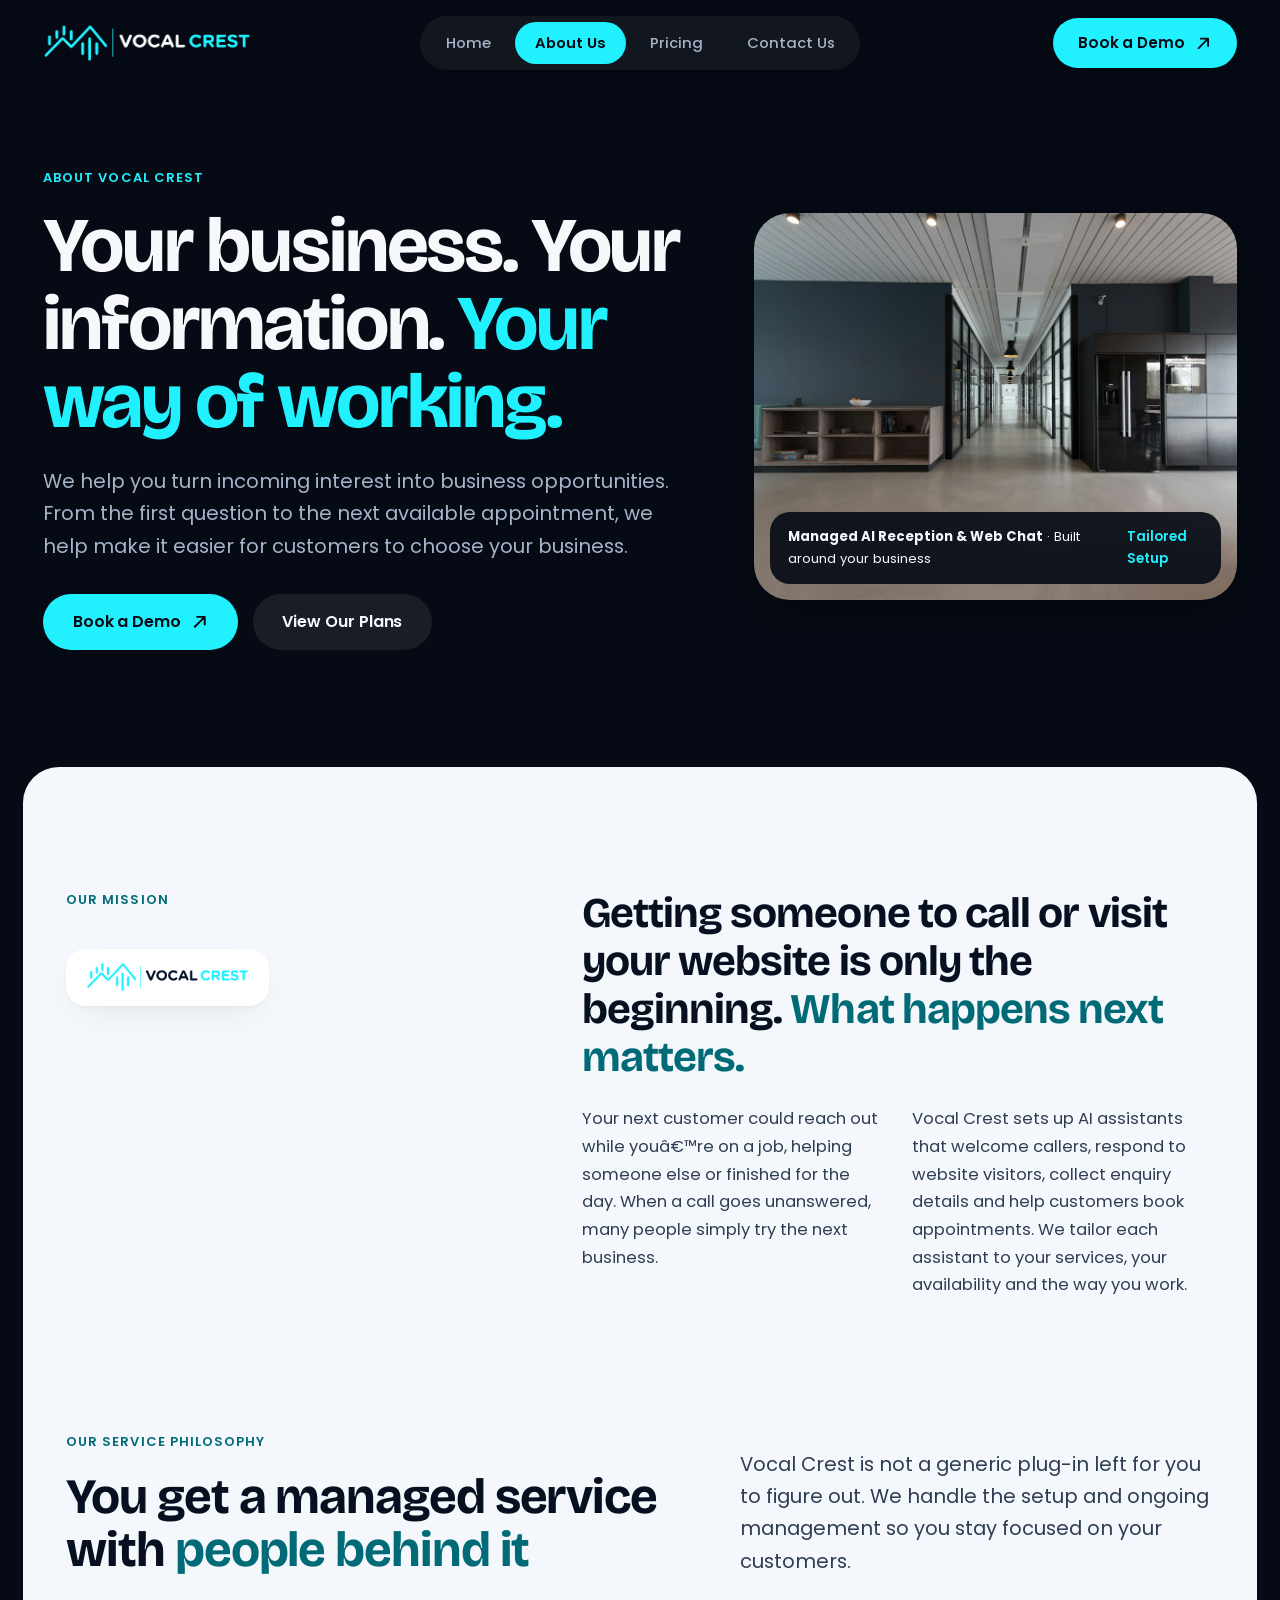
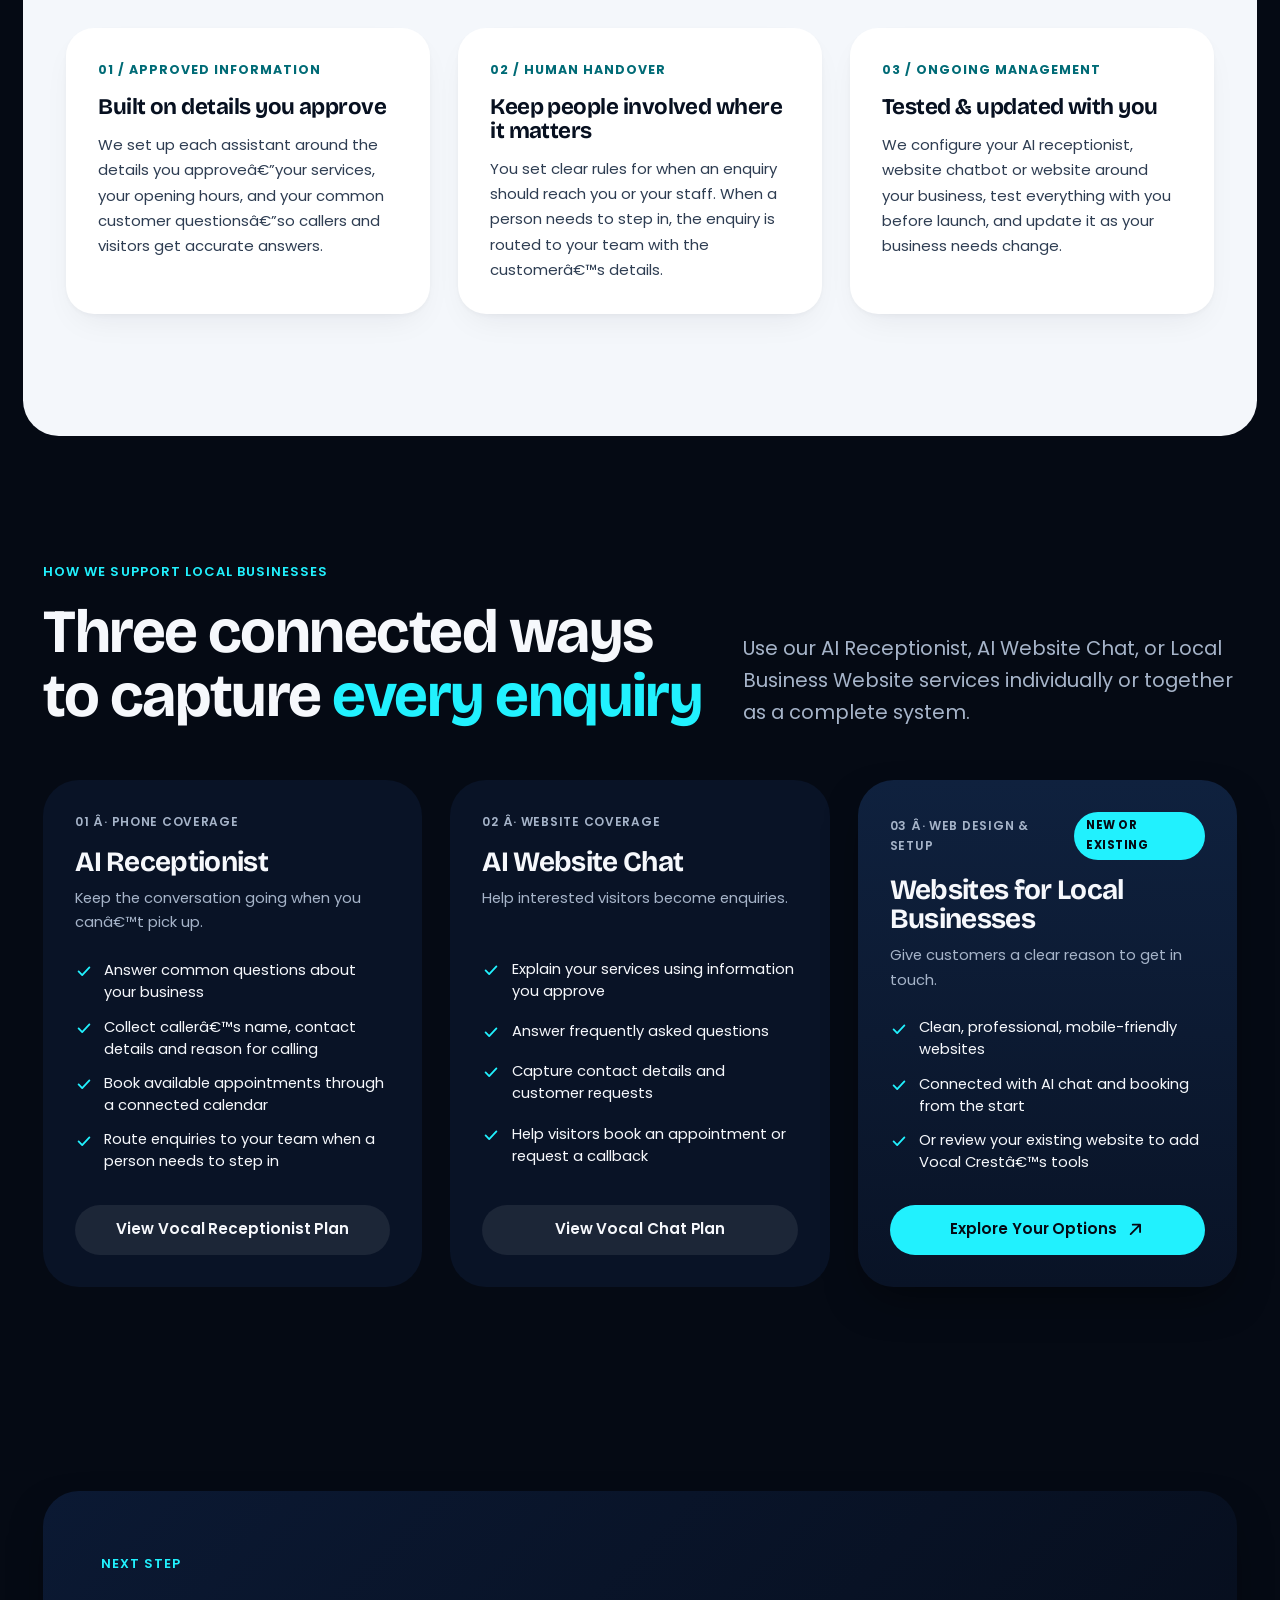
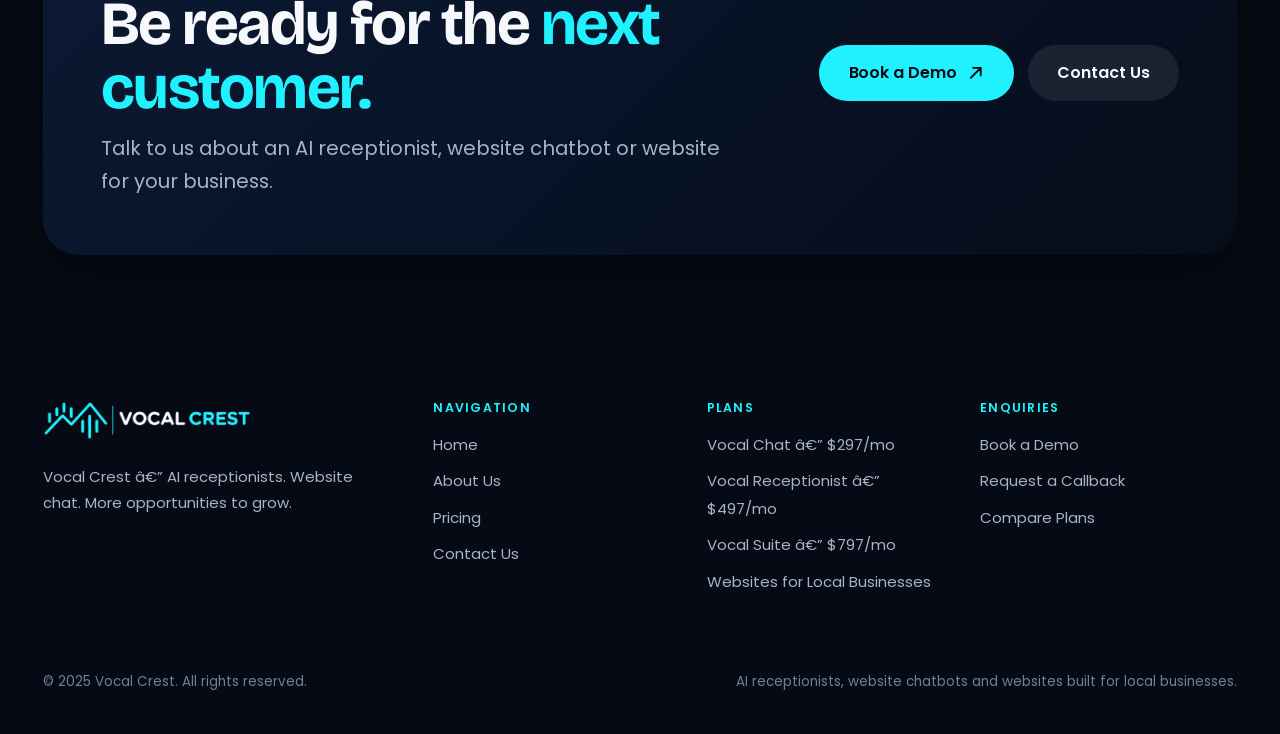
==== commit 97b77bb5: "Restore exact Contact form, About hero media, and figure reset in styles.css" ====
--- a/about.html
+++ b/about.html
@@ -1,324 +1,356 @@
 <!DOCTYPE html>
 <html lang="en">
 <head>
-<meta charset="UTF-8">
-<meta name="viewport" content="width=device-width, initial-scale=1.0">
-<title>About Us — Vocal Crest</title>
-<meta name="description" content="Learn how Vocal Crest helps local businesses turn incoming calls and website visits into booked appointments with managed AI receptionists, website chatbots, and websites.">
-<meta name="theme-color" content="#050A14">
-<link rel="icon" type="image/png" href="assets/images/favicon.png">
-<!-- Google Fonts: Poppins + Bricolage Grotesque -->
-<link rel="preconnect" href="https://fonts.googleapis.com">
-<link rel="preconnect" href="https://fonts.gstatic.com" crossorigin>
-<link href="https://fonts.googleapis.com/css2?family=Bricolage+Grotesque:opsz,wght@12..96,600..800&family=Poppins:wght@300;400;500;600;700&display=swap" rel="stylesheet">
-<link rel="stylesheet" href="assets/css/styles.css">
+  <meta charset="UTF-8">
+  <meta name="viewport" content="width=device-width, initial-scale=1.0">
+  <title>About Us â€” Vocal Crest</title>
+  <meta name="description" content="Learn how Vocal Crest helps local businesses turn incoming calls and website visits into booked appointments with managed AI receptionists, website chatbots, and websites.">
+  <meta name="theme-color" content="#050A14">
+  <link rel="icon" type="image/png" href="assets/images/favicon.png">
+
+  <!-- Google Fonts: Poppins + Bricolage Grotesque -->
+  <link rel="preconnect" href="https://fonts.googleapis.com">
+  <link rel="preconnect" href="https://fonts.gstatic.com" crossorigin>
+  <link href="https://fonts.googleapis.com/css2?family=Bricolage+Grotesque:opsz,wght@12..96,600..800&family=Poppins:wght@300;400;500;600;700&display=swap" rel="stylesheet">
+
+  <link rel="stylesheet" href="assets/css/styles.css">
 </head>
 <body>
-<a href="#main-content" class="skip-link">Skip to main content</a>
-<!-- Dark Sticky Header -->
-<header class="site-header" data-header>
-<div class="container site-header__inner">
-<a href="index.html" class="brand" aria-label="Vocal Crest Home">
-<img src="assets/images/vocal-crest-logo.png" alt="Vocal Crest logo" width="210" height="39">
-</a>
-<nav class="nav" aria-label="Primary Navigation">
-<ul class="nav__list">
-<li><a href="index.html" class="nav__link">Home</a></li>
-<li><a href="about.html" class="nav__link" aria-current="page">About Us</a></li>
-<li><a href="pricing.html" class="nav__link">Pricing</a></li>
-<li><a href="contact.html" class="nav__link">Contact Us</a></li>
-</ul>
-</nav>
-<div class="site-header__cta">
-<a href="contact.html?intent=demo" class="btn btn--primary">
-<span>Book a Demo</span>
-<svg class="btn__ico" viewBox="0 0 16 16" fill="none" stroke="currentColor" stroke-width="1.75" aria-hidden="true">
-<path d="M3.5 12.5L12.5 3.5M12.5 3.5H5.5M12.5 3.5V10.5" stroke-linecap="round" stroke-linejoin="round"/>
-</svg>
-</a>
-</div>
-<button type="button" class="menu-btn" data-menu-btn aria-expanded="false" aria-controls="mobile-drawer" aria-label="Toggle navigation menu">
-<span>Menu</span>
-<span class="menu-btn__lines" aria-hidden="true">
-<span></span>
-<span></span>
-<span></span>
-</span>
-</button>
-</div>
-<div id="mobile-drawer" class="mobile-drawer" data-mobile-drawer hidden>
-<ul class="mobile-drawer__list">
-<li><a href="index.html" class="mobile-drawer__link">Home</a></li>
-<li><a href="about.html" class="mobile-drawer__link" aria-current="page">About Us</a></li>
-<li><a href="pricing.html" class="mobile-drawer__link">Pricing</a></li>
-<li><a href="contact.html" class="mobile-drawer__link">Contact Us</a></li>
-</ul>
-<a href="contact.html?intent=demo" class="btn btn--primary btn--full">
-<span>Book a Demo</span>
-</a>
-</div>
-</header>
-<main id="main-content">
-<!-- 1. Dark Page Hero -->
-<section class="page-hero" aria-labelledby="about-hero-heading">
-<div class="container">
-<div class="page-hero__grid">
-<div>
-<span class="eyebrow">About Vocal Crest</span>
-<h1 id="about-hero-heading" class="display-hero">
-Your business. Your information. <span class="text-cyan">Your way of working.</span>
-</h1>
-<p class="lead" style="margin-top: 1.5rem;">
-We help you turn incoming interest into business opportunities. From the first question to the next available appointment, we help make it easier for customers to choose your business.
-</p>
-<div class="hero__actions" style="margin-top: 2rem;">
-<a href="contact.html?intent=demo" class="btn btn--primary btn--lg">
-<span>Book a Demo</span>
-<svg class="btn__ico" viewBox="0 0 16 16" fill="none" stroke="currentColor" stroke-width="1.75" aria-hidden="true">
-<path d="M3.5 12.5L12.5 3.5M12.5 3.5H5.5M12.5 3.5V10.5" stroke-linecap="round" stroke-linejoin="round"/>
-</svg>
-</a>
-<a href="pricing.html" class="btn btn--outline-light btn--lg">
-<span>View Our Plans</span>
-</a>
-</div>
-</div>
-<figure class="page-hero__media">
-<img src="assets/images/about-workspace.jpg" alt="Vocal Crest team workspace" width="600" height="480">
-</figure>
-</div>
-</div>
-</section>
-<!-- 2. Crisp Light Story & Mission Stage -->
-<section class="panel--light inset-stage" aria-labelledby="mission-heading" style="margin-top: 2.5rem;">
-<div class="container">
-<div class="value-intro">
-<div class="value-intro__brand">
-<span class="eyebrow">Our Mission</span>
-<div class="value-intro__logo">
-<img src="assets/images/vocal-crest-logo-light.png" alt="Vocal Crest dark logo mark" width="180" height="33" loading="lazy">
-</div>
-</div>
-<div>
-<h2 id="mission-heading" class="value-intro__statement">
-Getting someone to call or visit your website is only the beginning. <span class="text-cyan">What happens next matters.</span>
-</h2>
-<div class="value-intro__body">
-<p>
-Your next customer could reach out while you’re on a job, helping someone else or finished for the day. When a call goes unanswered, many people simply try the next business.
-</p>
-<p>
-Vocal Crest sets up AI assistants that welcome callers, respond to website visitors, collect enquiry details and help customers book appointments. We tailor each assistant to your services, your availability and the way you work.
-</p>
-</div>
-</div>
-</div>
-<!-- Core Operating Principles / Values -->
-<div style="padding-top: clamp(3rem, 5vw, 5rem);">
-<div class="sec-head">
-<div>
-<span class="eyebrow">Our Service Philosophy</span>
-<h2 class="display-2">You get a managed service with <span class="text-cyan">people behind it</span></h2>
-</div>
-<p class="lead">
-Vocal Crest is not a generic plug-in left for you to figure out. We handle the setup and ongoing management so you stay focused on your customers.
-</p>
-</div>
-<div class="values-grid">
-<article class="value-card">
-<span class="value-card__num">01 / APPROVED INFORMATION</span>
-<h3>Built on details you approve</h3>
-<p>
-We set up each assistant around the details you approve—your services, your opening hours, and your common customer questions—so callers and visitors get accurate answers.
-</p>
-</article>
-<article class="value-card">
-<span class="value-card__num">02 / HUMAN HANDOVER</span>
-<h3>Keep people involved where it matters</h3>
-<p>
-You set clear rules for when an enquiry should reach you or your staff. When a person needs to step in, the enquiry is routed to your team with the customer’s details.
-</p>
-</article>
-<article class="value-card">
-<span class="value-card__num">03 / ONGOING MANAGEMENT</span>
-<h3>Tested &amp; updated with you</h3>
-<p>
-We configure your AI receptionist, website chatbot or website around your business, test everything with you before launch, and update it as your business needs change.
-</p>
-</article>
-</div>
-</div>
-</div>
-</section>
-<!-- 3. Dark What We Build Overview -->
-<section class="section" aria-labelledby="about-what-we-build">
-<div class="container">
-<div class="sec-head">
-<div>
-<span class="eyebrow">How We Support Local Businesses</span>
-<h2 id="about-what-we-build" class="display-1">Three connected ways to capture <span class="text-cyan">every enquiry</span></h2>
-</div>
-<p class="lead">
-Use our AI Receptionist, AI Website Chat, or Local Business Website services individually or together as a complete system.
-</p>
-</div>
-<div class="pricing-grid">
-<article class="plan-card">
-<div class="plan-card__top">
-<span class="plan-card__tag">01 · Phone Coverage</span>
-</div>
-<h3 class="plan-card__name">AI Receptionist</h3>
-<p class="plan-card__desc">Keep the conversation going when you can’t pick up.</p>
-<ul class="plan-card__features">
-<li>
-<svg viewBox="0 0 20 20" fill="none" stroke="currentColor" stroke-width="2" aria-hidden="true"><path d="M4 10.5l4 4 8-8.5" stroke-linecap="round" stroke-linejoin="round"/></svg>
-<span>Answer common questions about your business</span>
-</li>
-<li>
-<svg viewBox="0 0 20 20" fill="none" stroke="currentColor" stroke-width="2" aria-hidden="true"><path d="M4 10.5l4 4 8-8.5" stroke-linecap="round" stroke-linejoin="round"/></svg>
-<span>Collect caller’s name, contact details and reason for calling</span>
-</li>
-<li>
-<svg viewBox="0 0 20 20" fill="none" stroke="currentColor" stroke-width="2" aria-hidden="true"><path d="M4 10.5l4 4 8-8.5" stroke-linecap="round" stroke-linejoin="round"/></svg>
-<span>Book available appointments through a connected calendar</span>
-</li>
-<li>
-<svg viewBox="0 0 20 20" fill="none" stroke="currentColor" stroke-width="2" aria-hidden="true"><path d="M4 10.5l4 4 8-8.5" stroke-linecap="round" stroke-linejoin="round"/></svg>
-<span>Route enquiries to your team when a person needs to step in</span>
-</li>
-</ul>
-<a href="pricing.html#vocal-receptionist" class="btn btn--outline-light btn--full">
-<span>View Vocal Receptionist Plan</span>
-</a>
-</article>
-<article class="plan-card">
-<div class="plan-card__top">
-<span class="plan-card__tag">02 · Website Coverage</span>
-</div>
-<h3 class="plan-card__name">AI Website Chat</h3>
-<p class="plan-card__desc">Help interested visitors become enquiries.</p>
-<ul class="plan-card__features">
-<li>
-<svg viewBox="0 0 20 20" fill="none" stroke="currentColor" stroke-width="2" aria-hidden="true"><path d="M4 10.5l4 4 8-8.5" stroke-linecap="round" stroke-linejoin="round"/></svg>
-<span>Explain your services using information you approve</span>
-</li>
-<li>
-<svg viewBox="0 0 20 20" fill="none" stroke="currentColor" stroke-width="2" aria-hidden="true"><path d="M4 10.5l4 4 8-8.5" stroke-linecap="round" stroke-linejoin="round"/></svg>
-<span>Answer frequently asked questions</span>
-</li>
-<li>
-<svg viewBox="0 0 20 20" fill="none" stroke="currentColor" stroke-width="2" aria-hidden="true"><path d="M4 10.5l4 4 8-8.5" stroke-linecap="round" stroke-linejoin="round"/></svg>
-<span>Capture contact details and customer requests</span>
-</li>
-<li>
-<svg viewBox="0 0 20 20" fill="none" stroke="currentColor" stroke-width="2" aria-hidden="true"><path d="M4 10.5l4 4 8-8.5" stroke-linecap="round" stroke-linejoin="round"/></svg>
-<span>Help visitors book an appointment or request a callback</span>
-</li>
-</ul>
-<a href="pricing.html#vocal-chat" class="btn btn--outline-light btn--full">
-<span>View Vocal Chat Plan</span>
-</a>
-</article>
-<article class="plan-card plan-card--featured">
-<div class="plan-card__top">
-<span class="plan-card__tag">03 · Web Design &amp; Setup</span>
-<span class="plan-card__badge">New or Existing</span>
-</div>
-<h3 class="plan-card__name">Websites for Local Businesses</h3>
-<p class="plan-card__desc">Give customers a clear reason to get in touch.</p>
-<ul class="plan-card__features">
-<li>
-<svg viewBox="0 0 20 20" fill="none" stroke="currentColor" stroke-width="2" aria-hidden="true"><path d="M4 10.5l4 4 8-8.5" stroke-linecap="round" stroke-linejoin="round"/></svg>
-<span>Clean, professional, mobile-friendly websites</span>
-</li>
-<li>
-<svg viewBox="0 0 20 20" fill="none" stroke="currentColor" stroke-width="2" aria-hidden="true"><path d="M4 10.5l4 4 8-8.5" stroke-linecap="round" stroke-linejoin="round"/></svg>
-<span>Connected with AI chat and booking from the start</span>
-</li>
-<li>
-<svg viewBox="0 0 20 20" fill="none" stroke="currentColor" stroke-width="2" aria-hidden="true"><path d="M4 10.5l4 4 8-8.5" stroke-linecap="round" stroke-linejoin="round"/></svg>
-<span>Or review your existing website to add Vocal Crest’s tools</span>
-</li>
-</ul>
-<a href="contact.html?service=website" class="btn btn--primary btn--full">
-<span>Explore Your Options</span>
-<svg class="btn__ico" viewBox="0 0 16 16" fill="none" stroke="currentColor" stroke-width="1.75" aria-hidden="true">
-<path d="M3.5 12.5L12.5 3.5M12.5 3.5H5.5M12.5 3.5V10.5" stroke-linecap="round" stroke-linejoin="round"/>
-</svg>
-</a>
-</article>
-</div>
-</div>
-</section>
-<!-- 4. Closing CTA -->
-<section class="section section--tight" aria-labelledby="about-cta-heading">
-<div class="container">
-<div class="cta-banner">
-<div class="cta-banner__content">
-<span class="eyebrow">Next Step</span>
-<h2 id="about-cta-heading" class="display-1">Be ready for the <span class="text-cyan">next customer.</span></h2>
-<p class="lead">
-Talk to us about an AI receptionist, website chatbot or website for your business.
-</p>
-</div>
-<div class="cta-banner__actions">
-<a href="contact.html?intent=demo" class="btn btn--primary btn--lg">
-<span>Book a Demo</span>
-<svg class="btn__ico" viewBox="0 0 16 16" fill="none" stroke="currentColor" stroke-width="1.75" aria-hidden="true">
-<path d="M3.5 12.5L12.5 3.5M12.5 3.5H5.5M12.5 3.5V10.5" stroke-linecap="round" stroke-linejoin="round"/>
-</svg>
-</a>
-<a href="contact.html" class="btn btn--outline-light btn--lg">
-<span>Contact Us</span>
-</a>
-</div>
-</div>
-</div>
-</section>
-</main>
-<!-- Dark Footer -->
-<footer class="site-footer">
-<div class="container">
-<div class="site-footer__grid">
-<div class="site-footer__brand">
-<a href="index.html" class="brand" aria-label="Vocal Crest Home">
-<img src="assets/images/vocal-crest-logo.png" alt="Vocal Crest logo" width="195" height="36" loading="lazy">
-</a>
-<p>Vocal Crest — AI receptionists. Website chat. More opportunities to grow.</p>
-</div>
-<div>
-<h3 class="site-footer__heading">Navigation</h3>
-<ul class="site-footer__list">
-<li><a href="index.html">Home</a></li>
-<li><a href="about.html">About Us</a></li>
-<li><a href="pricing.html">Pricing</a></li>
-<li><a href="contact.html">Contact Us</a></li>
-</ul>
-</div>
-<div>
-<h3 class="site-footer__heading">Plans</h3>
-<ul class="site-footer__list">
-<li><a href="pricing.html#vocal-chat">Vocal Chat — $297/mo</a></li>
-<li><a href="pricing.html#vocal-receptionist">Vocal Receptionist — $497/mo</a></li>
-<li><a href="pricing.html#vocal-suite">Vocal Suite — $797/mo</a></li>
-<li><a href="contact.html?service=website">Websites for Local Businesses</a></li>
-</ul>
-</div>
-<div>
-<h3 class="site-footer__heading">Enquiries</h3>
-<ul class="site-footer__list">
-<li><a href="contact.html?intent=demo">Book a Demo</a></li>
-<li><a href="contact.html">Request a Callback</a></li>
-<li><a href="pricing.html">Compare Plans</a></li>
-</ul>
-</div>
-</div>
-<div class="site-footer__bottom">
-<p>&copy; 2025 Vocal Crest. All rights reserved.</p>
-<p>AI receptionists, website chatbots and websites built for local businesses.</p>
-</div>
-</div>
-</footer>
-<script src="assets/js/main.js" defer></script>
+  <a href="#main-content" class="skip-link">Skip to main content</a>
+
+  <!-- Dark Sticky Header -->
+  <header class="site-header" data-header>
+    <div class="container site-header__inner">
+      <a href="index.html" class="brand" aria-label="Vocal Crest Home">
+        <img src="assets/images/vocal-crest-logo.png" alt="Vocal Crest logo" width="210" height="39">
+      </a>
+
+      <nav class="nav" aria-label="Primary Navigation">
+        <ul class="nav__list">
+          <li><a href="index.html" class="nav__link">Home</a></li>
+          <li><a href="about.html" class="nav__link" aria-current="page">About Us</a></li>
+          <li><a href="pricing.html" class="nav__link">Pricing</a></li>
+          <li><a href="contact.html" class="nav__link">Contact Us</a></li>
+        </ul>
+      </nav>
+
+      <div class="site-header__cta">
+        <a href="contact.html?intent=demo" class="btn btn--primary">
+          <span>Book a Demo</span>
+          <svg class="btn__ico" viewBox="0 0 16 16" fill="none" stroke="currentColor" stroke-width="1.75" aria-hidden="true">
+            <path d="M3.5 12.5L12.5 3.5M12.5 3.5H5.5M12.5 3.5V10.5" stroke-linecap="round" stroke-linejoin="round"/>
+          </svg>
+        </a>
+      </div>
+
+      <button type="button" class="menu-btn" data-menu-btn aria-expanded="false" aria-controls="mobile-drawer" aria-label="Toggle navigation menu">
+        <span>Menu</span>
+        <span class="menu-btn__lines" aria-hidden="true">
+          <span></span>
+          <span></span>
+          <span></span>
+        </span>
+      </button>
+    </div>
+
+    <div id="mobile-drawer" class="mobile-drawer" data-mobile-drawer hidden>
+      <ul class="mobile-drawer__list">
+        <li><a href="index.html" class="mobile-drawer__link">Home</a></li>
+        <li><a href="about.html" class="mobile-drawer__link" aria-current="page">About Us</a></li>
+        <li><a href="pricing.html" class="mobile-drawer__link">Pricing</a></li>
+        <li><a href="contact.html" class="mobile-drawer__link">Contact Us</a></li>
+      </ul>
+      <a href="contact.html?intent=demo" class="btn btn--primary btn--full">
+        <span>Book a Demo</span>
+      </a>
+    </div>
+  </header>
+
+  <main id="main-content">
+
+    <!-- 1. Dark Page Hero -->
+    <section class="page-hero" aria-labelledby="about-hero-heading">
+      <div class="container">
+        <div class="page-hero__grid">
+          <div>
+            <span class="eyebrow">About Vocal Crest</span>
+            <h1 id="about-hero-heading" class="display-hero">
+              Your business. Your information. <span class="text-cyan">Your way of working.</span>
+            </h1>
+            <p class="lead" style="margin-top: 1.5rem;">
+              We help you turn incoming interest into business opportunities. From the first question to the next available appointment, we help make it easier for customers to choose your business.
+            </p>
+            <div class="hero__actions" style="margin-top: 2rem;">
+              <a href="contact.html?intent=demo" class="btn btn--primary btn--lg">
+                <span>Book a Demo</span>
+                <svg class="btn__ico" viewBox="0 0 16 16" fill="none" stroke="currentColor" stroke-width="1.75" aria-hidden="true">
+                  <path d="M3.5 12.5L12.5 3.5M12.5 3.5H5.5M12.5 3.5V10.5" stroke-linecap="round" stroke-linejoin="round"/>
+                </svg>
+              </a>
+              <a href="pricing.html" class="btn btn--outline-light btn--lg">
+                <span>View Our Plans</span>
+              </a>
+            </div>
+          </div>
+
+          <figure class="page-hero__media">
+            <img src="assets/images/about-workspace.jpg" alt="Vocal Crest team workspace" width="600" height="480">
+            <figcaption class="svc-card__caption">
+              <div><strong>Managed AI Reception &amp; Web Chat</strong> · Built around your business</div>
+              <span>Tailored Setup</span>
+            </figcaption>
+          </figure>
+        </div>
+      </div>
+    </section>
+
+    <!-- 2. Crisp Light Story & Mission Stage -->
+    <section class="panel--light inset-stage" aria-labelledby="mission-heading" style="margin-top: 2.5rem;">
+      <div class="container">
+        <div class="value-intro">
+          <div class="value-intro__brand">
+            <span class="eyebrow">Our Mission</span>
+            <div class="value-intro__logo">
+              <img src="assets/images/vocal-crest-logo-light.png" alt="Vocal Crest dark logo mark" width="180" height="33" loading="lazy">
+            </div>
+          </div>
+
+          <div>
+            <h2 id="mission-heading" class="value-intro__statement">
+              Getting someone to call or visit your website is only the beginning. <span class="text-cyan">What happens next matters.</span>
+            </h2>
+            <div class="value-intro__body">
+              <p>
+                Your next customer could reach out while youâ€™re on a job, helping someone else or finished for the day. When a call goes unanswered, many people simply try the next business.
+              </p>
+              <p>
+                Vocal Crest sets up AI assistants that welcome callers, respond to website visitors, collect enquiry details and help customers book appointments. We tailor each assistant to your services, your availability and the way you work.
+              </p>
+            </div>
+          </div>
+        </div>
+
+        <!-- Core Operating Principles / Values -->
+        <div style="padding-top: clamp(3rem, 5vw, 5rem);">
+          <div class="sec-head">
+            <div>
+              <span class="eyebrow">Our Service Philosophy</span>
+              <h2 class="display-2">You get a managed service with <span class="text-cyan">people behind it</span></h2>
+            </div>
+            <p class="lead">
+              Vocal Crest is not a generic plug-in left for you to figure out. We handle the setup and ongoing management so you stay focused on your customers.
+            </p>
+          </div>
+
+          <div class="values-grid">
+            <article class="value-card">
+              <span class="value-card__num">01 / APPROVED INFORMATION</span>
+              <h3>Built on details you approve</h3>
+              <p>
+                We set up each assistant around the details you approveâ€”your services, your opening hours, and your common customer questionsâ€”so callers and visitors get accurate answers.
+              </p>
+            </article>
+
+            <article class="value-card">
+              <span class="value-card__num">02 / HUMAN HANDOVER</span>
+              <h3>Keep people involved where it matters</h3>
+              <p>
+                You set clear rules for when an enquiry should reach you or your staff. When a person needs to step in, the enquiry is routed to your team with the customerâ€™s details.
+              </p>
+            </article>
+
+            <article class="value-card">
+              <span class="value-card__num">03 / ONGOING MANAGEMENT</span>
+              <h3>Tested &amp; updated with you</h3>
+              <p>
+                We configure your AI receptionist, website chatbot or website around your business, test everything with you before launch, and update it as your business needs change.
+              </p>
+            </article>
+          </div>
+        </div>
+      </div>
+    </section>
+
+    <!-- 3. Dark What We Build Overview -->
+    <section class="section" aria-labelledby="about-what-we-build">
+      <div class="container">
+        <div class="sec-head">
+          <div>
+            <span class="eyebrow">How We Support Local Businesses</span>
+            <h2 id="about-what-we-build" class="display-1">Three connected ways to capture <span class="text-cyan">every enquiry</span></h2>
+          </div>
+          <p class="lead">
+            Use our AI Receptionist, AI Website Chat, or Local Business Website services individually or together as a complete system.
+          </p>
+        </div>
+
+        <div class="pricing-grid">
+          <article class="plan-card">
+            <div class="plan-card__top">
+              <span class="plan-card__tag">01 Â· Phone Coverage</span>
+            </div>
+            <h3 class="plan-card__name">AI Receptionist</h3>
+            <p class="plan-card__desc">Keep the conversation going when you canâ€™t pick up.</p>
+            <ul class="plan-card__features">
+              <li>
+                <svg viewBox="0 0 20 20" fill="none" stroke="currentColor" stroke-width="2" aria-hidden="true"><path d="M4 10.5l4 4 8-8.5" stroke-linecap="round" stroke-linejoin="round"/></svg>
+                <span>Answer common questions about your business</span>
+              </li>
+              <li>
+                <svg viewBox="0 0 20 20" fill="none" stroke="currentColor" stroke-width="2" aria-hidden="true"><path d="M4 10.5l4 4 8-8.5" stroke-linecap="round" stroke-linejoin="round"/></svg>
+                <span>Collect callerâ€™s name, contact details and reason for calling</span>
+              </li>
+              <li>
+                <svg viewBox="0 0 20 20" fill="none" stroke="currentColor" stroke-width="2" aria-hidden="true"><path d="M4 10.5l4 4 8-8.5" stroke-linecap="round" stroke-linejoin="round"/></svg>
+                <span>Book available appointments through a connected calendar</span>
+              </li>
+              <li>
+                <svg viewBox="0 0 20 20" fill="none" stroke="currentColor" stroke-width="2" aria-hidden="true"><path d="M4 10.5l4 4 8-8.5" stroke-linecap="round" stroke-linejoin="round"/></svg>
+                <span>Route enquiries to your team when a person needs to step in</span>
+              </li>
+            </ul>
+            <a href="pricing.html#vocal-receptionist" class="btn btn--outline-light btn--full">
+              <span>View Vocal Receptionist Plan</span>
+            </a>
+          </article>
+
+          <article class="plan-card">
+            <div class="plan-card__top">
+              <span class="plan-card__tag">02 Â· Website Coverage</span>
+            </div>
+            <h3 class="plan-card__name">AI Website Chat</h3>
+            <p class="plan-card__desc">Help interested visitors become enquiries.</p>
+            <ul class="plan-card__features">
+              <li>
+                <svg viewBox="0 0 20 20" fill="none" stroke="currentColor" stroke-width="2" aria-hidden="true"><path d="M4 10.5l4 4 8-8.5" stroke-linecap="round" stroke-linejoin="round"/></svg>
+                <span>Explain your services using information you approve</span>
+              </li>
+              <li>
+                <svg viewBox="0 0 20 20" fill="none" stroke="currentColor" stroke-width="2" aria-hidden="true"><path d="M4 10.5l4 4 8-8.5" stroke-linecap="round" stroke-linejoin="round"/></svg>
+                <span>Answer frequently asked questions</span>
+              </li>
+              <li>
+                <svg viewBox="0 0 20 20" fill="none" stroke="currentColor" stroke-width="2" aria-hidden="true"><path d="M4 10.5l4 4 8-8.5" stroke-linecap="round" stroke-linejoin="round"/></svg>
+                <span>Capture contact details and customer requests</span>
+              </li>
+              <li>
+                <svg viewBox="0 0 20 20" fill="none" stroke="currentColor" stroke-width="2" aria-hidden="true"><path d="M4 10.5l4 4 8-8.5" stroke-linecap="round" stroke-linejoin="round"/></svg>
+                <span>Help visitors book an appointment or request a callback</span>
+              </li>
+            </ul>
+            <a href="pricing.html#vocal-chat" class="btn btn--outline-light btn--full">
+              <span>View Vocal Chat Plan</span>
+            </a>
+          </article>
+
+          <article class="plan-card plan-card--featured">
+            <div class="plan-card__top">
+              <span class="plan-card__tag">03 Â· Web Design &amp; Setup</span>
+              <span class="plan-card__badge">New or Existing</span>
+            </div>
+            <h3 class="plan-card__name">Websites for Local Businesses</h3>
+            <p class="plan-card__desc">Give customers a clear reason to get in touch.</p>
+            <ul class="plan-card__features">
+              <li>
+                <svg viewBox="0 0 20 20" fill="none" stroke="currentColor" stroke-width="2" aria-hidden="true"><path d="M4 10.5l4 4 8-8.5" stroke-linecap="round" stroke-linejoin="round"/></svg>
+                <span>Clean, professional, mobile-friendly websites</span>
+              </li>
+              <li>
+                <svg viewBox="0 0 20 20" fill="none" stroke="currentColor" stroke-width="2" aria-hidden="true"><path d="M4 10.5l4 4 8-8.5" stroke-linecap="round" stroke-linejoin="round"/></svg>
+                <span>Connected with AI chat and booking from the start</span>
+              </li>
+              <li>
+                <svg viewBox="0 0 20 20" fill="none" stroke="currentColor" stroke-width="2" aria-hidden="true"><path d="M4 10.5l4 4 8-8.5" stroke-linecap="round" stroke-linejoin="round"/></svg>
+                <span>Or review your existing website to add Vocal Crestâ€™s tools</span>
+              </li>
+            </ul>
+            <a href="contact.html?service=website" class="btn btn--primary btn--full">
+              <span>Explore Your Options</span>
+              <svg class="btn__ico" viewBox="0 0 16 16" fill="none" stroke="currentColor" stroke-width="1.75" aria-hidden="true">
+                <path d="M3.5 12.5L12.5 3.5M12.5 3.5H5.5M12.5 3.5V10.5" stroke-linecap="round" stroke-linejoin="round"/>
+              </svg>
+            </a>
+          </article>
+        </div>
+      </div>
+    </section>
+
+    <!-- 4. Closing CTA -->
+    <section class="section section--tight" aria-labelledby="about-cta-heading">
+      <div class="container">
+        <div class="cta-banner">
+          <div class="cta-banner__content">
+            <span class="eyebrow">Next Step</span>
+            <h2 id="about-cta-heading" class="display-1">Be ready for the <span class="text-cyan">next customer.</span></h2>
+            <p class="lead">
+              Talk to us about an AI receptionist, website chatbot or website for your business.
+            </p>
+          </div>
+          <div class="cta-banner__actions">
+            <a href="contact.html?intent=demo" class="btn btn--primary btn--lg">
+              <span>Book a Demo</span>
+              <svg class="btn__ico" viewBox="0 0 16 16" fill="none" stroke="currentColor" stroke-width="1.75" aria-hidden="true">
+                <path d="M3.5 12.5L12.5 3.5M12.5 3.5H5.5M12.5 3.5V10.5" stroke-linecap="round" stroke-linejoin="round"/>
+              </svg>
+            </a>
+            <a href="contact.html" class="btn btn--outline-light btn--lg">
+              <span>Contact Us</span>
+            </a>
+          </div>
+        </div>
+      </div>
+    </section>
+
+  </main>
+
+  <!-- Dark Footer -->
+  <footer class="site-footer">
+    <div class="container">
+      <div class="site-footer__grid">
+        <div class="site-footer__brand">
+          <a href="index.html" class="brand" aria-label="Vocal Crest Home">
+            <img src="assets/images/vocal-crest-logo.png" alt="Vocal Crest logo" width="195" height="36" loading="lazy">
+          </a>
+          <p>Vocal Crest â€” AI receptionists. Website chat. More opportunities to grow.</p>
+        </div>
+
+        <div>
+          <h3 class="site-footer__heading">Navigation</h3>
+          <ul class="site-footer__list">
+            <li><a href="index.html">Home</a></li>
+            <li><a href="about.html">About Us</a></li>
+            <li><a href="pricing.html">Pricing</a></li>
+            <li><a href="contact.html">Contact Us</a></li>
+          </ul>
+        </div>
+
+        <div>
+          <h3 class="site-footer__heading">Plans</h3>
+          <ul class="site-footer__list">
+            <li><a href="pricing.html#vocal-chat">Vocal Chat â€” $297/mo</a></li>
+            <li><a href="pricing.html#vocal-receptionist">Vocal Receptionist â€” $497/mo</a></li>
+            <li><a href="pricing.html#vocal-suite">Vocal Suite â€” $797/mo</a></li>
+            <li><a href="contact.html?service=website">Websites for Local Businesses</a></li>
+          </ul>
+        </div>
+
+        <div>
+          <h3 class="site-footer__heading">Enquiries</h3>
+          <ul class="site-footer__list">
+            <li><a href="contact.html?intent=demo">Book a Demo</a></li>
+            <li><a href="contact.html">Request a Callback</a></li>
+            <li><a href="pricing.html">Compare Plans</a></li>
+          </ul>
+        </div>
+      </div>
+
+      <div class="site-footer__bottom">
+        <p>&copy; 2025 Vocal Crest. All rights reserved.</p>
+        <p>AI receptionists, website chatbots and websites built for local businesses.</p>
+      </div>
+    </div>
+  </footer>
+
+  <script src="assets/js/main.js" defer></script>
 </body>
-</html>+</html>
--- a/assets/css/styles.css
+++ b/assets/css/styles.css
@@ -1,75 +1,1905 @@
-:root { --bg-dark: #050A14; --bg-navy: #091326; --bg-navy-elevated: #0E1B33; --bg-navy-card: #0B162B; --border-dark: rgba(168, 192, 224, 0.1); --border-dark-strong: rgba(255, 255, 255, 0.16); --bg-light: #F4F7FB; --bg-light-2: #E9EEF6; --surface-white: #FFFFFF; --border-light: #DCE3EE; --border-light-strong: #C4D0E2; --text-on-dark: #F6F8FC; --text-on-dark-muted: #A6B4C9; --text-on-dark-subtle: #6E809B; --text-on-light: #071020; --text-on-light-secondary: #2E3D52; --text-on-light-muted: #58677E; --cyan: #21F1FE; --cyan-hover: #64F6FF; --cyan-soft-dark: rgba(33, 241, 254, 0.11); --cyan-border-dark: rgba(33, 241, 254, 0.35); --cyan-ink-light: #006B76; --cyan-soft-light: #E3FAFC; --danger: #F04438; --danger-bg: rgba(240, 68, 56, 0.12); --success: #12B76A; --success-bg: rgba(18, 183, 106, 0.12); --font-body: "Poppins", -apple-system, BlinkMacSystemFont, "Segoe UI", Roboto, sans-serif; --font-display: "Bricolage Grotesque", "Poppins", -apple-system, BlinkMacSystemFont, sans-serif; --fs-hero: clamp(2.65rem, 1.55rem + 4.1vw, 5.15rem); --fs-d1: clamp(2.2rem, 1.35rem + 3.1vw, 4.1rem); --fs-d2: clamp(1.85rem, 1.25rem + 2.3vw, 3.25rem); --fs-d3: clamp(1.35rem, 1.1rem + 0.9vw, 1.95rem); --fs-lead: clamp(1.0625rem, 0.98rem + 0.32vw, 1.225rem); --fs-body: 1.03125rem; --fs-sm: 0.9375rem; --fs-xs: 0.8125rem; --container: 1280px; --gutter: clamp(1.25rem, 0.7rem + 2.5vw, 3.25rem); --section-py: clamp(4.75rem, 3.2rem + 5.5vw, 8.25rem); --header-h: 86px; --r-xs: 10px; --r-sm: 14px; --r-md: 20px; --r-lg: 28px; --r-xl: clamp(26px, 2.8vw, 42px); --r-pill: 999px; --shadow-light-1: 0 2px 4px rgba(7, 16, 32, 0.03), 0 14px 34px -12px rgba(7, 16, 32, 0.08); --shadow-light-2: 0 4px 10px rgba(7, 16, 32, 0.05), 0 28px 60px -20px rgba(7, 16, 32, 0.16); --shadow-dark-1: 0 18px 44px -14px rgba(0, 0, 0, 0.55); --shadow-dark-2: 0 30px 70px -20px rgba(0, 0, 0, 0.75); --ease: cubic-bezier(0.22, 0.8, 0.24, 1); --ease-in-out: cubic-bezier(0.65, 0, 0.35, 1); --t-fast: 0.2s; --t: 0.42s; --t-slow: 0.8s; }
-*, *::before, *::after { box-sizing: border-box; }
-[hidden] { display: none !important; }
-html { -webkit-text-size-adjust: 100%; scroll-behavior: smooth; scroll-padding-top: 100px; }
-body { margin: 0; background-color: var(--bg-dark); color: var(--text-on-dark); font-family: var(--font-body); font-size: var(--fs-body); font-weight: 400; line-height: 1.68; -webkit-font-smoothing: antialiased; -moz-osx-font-smoothing: grayscale; text-rendering: optimizeLegibility; overflow-x: clip; }
-img, svg, video { display: block; max-width: 100%; }
-img { height: auto; }
-a { color: inherit; text-decoration: none; transition: color var(--t-fast) var(--ease); }
-h1, h2, h3, h4 { font-family: var(--font-display); font-weight: 700; line-height: 1.06; letter-spacing: -0.024em; margin: 0; font-optical-sizing: auto; }
-p { margin: 0; font-family: var(--font-body); }
-ul, ol { margin: 0; padding: 0; list-style: none; }
-button, input, select, textarea { font-family: var(--font-body); font-size: inherit; color: inherit; }
-::selection { background: var(--cyan); color: var(--bg-dark); }
-:focus-visible { outline: 2.5px solid var(--cyan); outline-offset: 3px; border-radius: 6px; }
-.panel--light :focus-visible, .section--light :focus-visible { outline-color: var(--cyan-ink-light); }
-.skip-link { position: absolute; left: 1rem; top: -100px; z-index: 1000; background: var(--cyan); color: var(--bg-dark); padding: 0.75rem 1.25rem; border-radius: var(--r-pill); font-family: var(--font-body); font-weight: 600; font-size: var(--fs-sm); }
-.skip-link:focus { top: 1rem; }
-.sr-only { position: absolute !important; width: 1px; height: 1px; overflow: hidden; clip: rect(0 0 0 0); white-space: nowrap; }
-.container { width: 100%; max-width: calc(var(--container) + var(--gutter) * 2); margin-inline: auto; padding-inline: var(--gutter); }
-.section { padding-block: var(--section-py); position: relative; }
-.section--tight { padding-block: calc(var(--section-py) * 0.68); }
-.inset-stage { margin-inline: clamp(0.65rem, 1.8vw, 2rem); border-radius: var(--r-xl); overflow: hidden; position: relative; }
-.panel--light { background-color: var(--bg-light); color: var(--text-on-light); padding-block: var(--section-py); }
-.panel--light h1, .panel--light h2, .panel--light h3, .panel--light h4 { color: var(--text-on-light); }
-.panel--navy { background-color: var(--bg-navy); color: var(--text-on-dark); padding-block: var(--section-py); }
-.eyebrow { display: inline-flex; align-items: center; font-family: var(--font-body); font-size: var(--fs-xs); font-weight: 600; letter-spacing: 0.08em; text-transform: uppercase; color: var(--cyan); margin-bottom: 1.15rem; }
-.panel--light .eyebrow { color: var(--cyan-ink-light); }
-.display-hero { font-size: var(--fs-hero); line-height: 1.01; letter-spacing: -0.028em; font-weight: 700; }
-.display-1 { font-size: var(--fs-d1); line-height: 1.04; letter-spacing: -0.025em; }
-.display-2 { font-size: var(--fs-d2); line-height: 1.07; letter-spacing: -0.022em; }
-.display-3 { font-size: var(--fs-d3); line-height: 1.16; letter-spacing: -0.018em; }
-.lead { font-family: var(--font-body); font-size: var(--fs-lead); font-weight: 400; line-height: 1.65; color: var(--text-on-dark-muted); max-width: 58ch; }
-.panel--light .lead { color: var(--text-on-light-secondary); }
-.text-cyan { color: var(--cyan); }
-.panel--light .text-cyan { color: var(--cyan-ink-light); }
-.btn { --btn-bg: var(--cyan); --btn-fg: var(--bg-dark); --btn-fill: #FFFFFF; --btn-fill-fg: var(--bg-dark); position: relative; display: inline-flex; align-items: center; justify-content: center; gap: 0.65rem; min-height: 50px; padding: 0.8rem 1.55rem; border-radius: var(--r-pill); background: var(--btn-bg); color: var(--btn-fg); border: 0; font-family: var(--font-body); font-weight: 600; font-size: 0.95rem; letter-spacing: -0.005em; line-height: 1.1; text-decoration: none; cursor: pointer; overflow: hidden; isolation: isolate; transition: color var(--t) var(--ease), transform var(--t-fast) var(--ease), box-shadow var(--t) var(--ease); }
-.btn::before { content: ""; position: absolute; inset: 0; z-index: -1; border-radius: inherit; background: var(--btn-fill); transform: translateY(102%); transition: transform var(--t) var(--ease); }
-.btn:hover::before, .btn:focus-visible::before { transform: translateY(0); }
-.btn:hover, .btn:focus-visible { color: var(--btn-fill-fg); }
-.btn:active { transform: scale(0.98); }
-.btn__ico { width: 1.1em; height: 1.1em; flex: none; transition: transform var(--t) var(--ease); }
-.btn:hover .btn__ico { transform: translate(3px, -2px); }
-.btn--primary { --btn-bg: var(--cyan); --btn-fg: var(--bg-dark); --btn-fill: #FFFFFF; --btn-fill-fg: var(--bg-dark); }
-.btn--outline-light { --btn-bg: rgba(255, 255, 255, 0.08); --btn-fg: var(--text-on-dark); --btn-fill: var(--text-on-dark); --btn-fill-fg: var(--bg-dark); }
-.btn--dark { --btn-bg: var(--text-on-light); --btn-fg: #FFFFFF; --btn-fill: var(--cyan); --btn-fill-fg: var(--bg-dark); }
-.btn--outline-dark { --btn-bg: rgba(7, 16, 32, 0.07); --btn-fg: var(--text-on-light); --btn-fill: var(--text-on-light); --btn-fill-fg: #FFFFFF; }
-.btn--lg { min-height: 56px; padding: 0.95rem 1.85rem; font-size: 1rem; }
-.btn--full { width: 100%; }
-.link-arrow { display: inline-flex; align-items: center; gap: 0.5rem; font-family: var(--font-body); font-weight: 600; font-size: 0.95rem; color: var(--cyan); padding-bottom: 3px; transition: color var(--t-fast); }
-.link-arrow svg { width: 1.1em; height: 1.1em; transition: transform var(--t) var(--ease); }
-.link-arrow:hover svg { transform: translateX(4px); }
-.panel--light .link-arrow { color: var(--text-on-light); }
-.panel--light .link-arrow:hover { color: var(--cyan-ink-light); }
-.site-header { position: sticky; top: 0; z-index: 60; background: rgba(5, 10, 20, 0.84); backdrop-filter: saturate(1.4) blur(16px); -webkit-backdrop-filter: saturate(1.4) blur(16px); transition: background var(--t) var(--ease); }
-.site-header.is-scrolled { background: rgba(5, 10, 20, 0.95); }
-.site-header__inner { display: grid; grid-template-columns: 1fr auto 1fr; align-items: center; gap: 1.5rem; min-height: var(--header-h); }
-.brand { display: inline-flex; align-items: center; justify-self: start; }
-.brand img { height: clamp(32px, 3vw, 40px); width: auto; object-fit: contain; }
-.nav__list { display: flex; align-items: center; gap: 0.25rem; padding: 0.35rem; border-radius: var(--r-pill); background: rgba(255, 255, 255, 0.05); }
-.nav__link { display: inline-flex; align-items: center; min-height: 42px; padding: 0.45rem 1.25rem; border-radius: var(--r-pill); font-family: var(--font-body); font-size: 0.925rem; font-weight: 500; color: var(--text-on-dark-muted); transition: color var(--t-fast), background var(--t-fast); }
-.nav__link:hover { color: var(--text-on-dark); background: rgba(255, 255, 255, 0.06); }
-.nav__link[aria-current="page"] { color: var(--bg-dark); background: var(--cyan); font-weight: 600; }
-.site-header__cta { justify-self: end; display: flex; align-items: center; gap: 0.75rem; }
-.menu-btn { display: none; align-items: center; gap: 0.6rem; justify-self: end; min-height: 44px; padding: 0.5rem 1rem; border-radius: var(--r-pill); border: 0; background: rgba(255, 255, 255, 0.08); color: var(--text-on-dark); font-family: var(--font-body); font-weight: 500; font-size: 0.9rem; cursor: pointer; }
-.menu-btn__lines { display: grid; gap: 5px; width: 18px; }
-.menu-btn__lines span { display: block; height: 1.8px; background: currentColor; border-radius: 2px; transition: transform var(--t) var(--ease), opacity var(--t-fast); }
-.menu-btn[aria-expanded="true"] .menu-btn__lines span:nth-child(1) { transform: translateY(6.8px) rotate(45deg); }
-.menu-btn[aria-expanded="true"] .menu-btn__lines span:nth-child(2) { opacity: 0; }
-.menu-btn[aria-expanded="true"] .menu-btn__lines span:nth-child(3) { transform: translateY(-6.8px) rotate(-45deg); }
-.mobile-drawer { display: none; background: var(--bg-navy); padding: 1.5rem var(--gutter) 2rem; }
-.mobile-drawer.is-open { display: block; }
-.mobile-drawer__list { display: grid; gap: 0.4rem; margin-bottom: 1.5rem; }
-.mobile-drawer__link { display: flex; align-items: center; justify-content: space-between; padding: 0.85rem 1rem; border-radius: var(--r-sm); font-family: var(--font-body); font-size: 1.05rem; font-weight: 500; color: var(--text-on-dark-muted); }
-.mobile-drawer__link[aria-current="page"] { background: rgba(33, 241, 254, 0.12); color: var(--cyan); font-weight: 600; }
-@media (max-width: 1024px) {+/* ==========================================================================
+   VOCAL CREST â€” Bespoke Agency Design System
+   Typography: Poppins (Body, UI, Navigation, Controls) + Bricolage Grotesque (Display)
+   Palette: Obsidian Navy (#050A14), Deep Navy (#091326), Warm Alabaster (#F4F7FB),
+            Vocal Crest Brand Cyan (#21F1FE)
+   ========================================================================== */
+
+:root {
+  /* Dark Surfaces (Dominant ~70% of site) */
+  --bg-dark: #050A14;
+  --bg-navy: #091326;
+  --bg-navy-elevated: #0E1B33;
+  --bg-navy-card: #0B162B;
+  --border-dark: rgba(168, 192, 224, 0.1);
+  --border-dark-strong: rgba(255, 255, 255, 0.16);
+
+  /* Light Surfaces (Editorial Rhythm ~30% of site) */
+  --bg-light: #F4F7FB;
+  --bg-light-2: #E9EEF6;
+  --surface-white: #FFFFFF;
+  --border-light: #DCE3EE;
+  --border-light-strong: #C4D0E2;
+
+  /* Typography Colors */
+  --text-on-dark: #F6F8FC;
+  --text-on-dark-muted: #A6B4C9;
+  --text-on-dark-subtle: #6E809B;
+
+  --text-on-light: #071020;
+  --text-on-light-secondary: #2E3D52;
+  --text-on-light-muted: #58677E;
+
+  /* Brand Accent (Extracted from Vocal Crest Logo: #21F1FE) */
+  --cyan: #21F1FE;
+  --cyan-hover: #64F6FF;
+  --cyan-soft-dark: rgba(33, 241, 254, 0.11);
+  --cyan-border-dark: rgba(33, 241, 254, 0.35);
+  --cyan-ink-light: #006B76; /* Accessible dark cyan for light surfaces */
+  --cyan-soft-light: #E3FAFC;
+
+  /* Semantic Status */
+  --danger: #F04438;
+  --danger-bg: rgba(240, 68, 56, 0.12);
+  --success: #12B76A;
+  --success-bg: rgba(18, 183, 106, 0.12);
+
+  /* Font Stacks â€” Content strictly in Poppins */
+  --font-body: "Poppins", -apple-system, BlinkMacSystemFont, "Segoe UI", Roboto, sans-serif;
+  --font-display: "Bricolage Grotesque", "Poppins", -apple-system, BlinkMacSystemFont, sans-serif;
+
+  /* Fluid Type Scale */
+  --fs-hero: clamp(2.65rem, 1.55rem + 4.1vw, 5.15rem);
+  --fs-d1: clamp(2.2rem, 1.35rem + 3.1vw, 4.1rem);
+  --fs-d2: clamp(1.85rem, 1.25rem + 2.3vw, 3.25rem);
+  --fs-d3: clamp(1.35rem, 1.1rem + 0.9vw, 1.95rem);
+  --fs-lead: clamp(1.0625rem, 0.98rem + 0.32vw, 1.225rem);
+  --fs-body: 1.03125rem; /* 16.5px Poppins */
+  --fs-sm: 0.9375rem;    /* 15px Poppins */
+  --fs-xs: 0.8125rem;    /* 13px Poppins */
+
+  /* Layout & Spacing */
+  --container: 1280px;
+  --gutter: clamp(1.25rem, 0.7rem + 2.5vw, 3.25rem);
+  --section-py: clamp(4.75rem, 3.2rem + 5.5vw, 8.25rem);
+  --header-h: 86px;
+
+  /* Architectural Radii & Shadows */
+  --r-xs: 10px;
+  --r-sm: 14px;
+  --r-md: 20px;
+  --r-lg: 28px;
+  --r-xl: clamp(26px, 2.8vw, 42px);
+  --r-pill: 999px;
+
+  --shadow-light-1: 0 2px 4px rgba(7, 16, 32, 0.03), 0 14px 34px -12px rgba(7, 16, 32, 0.08);
+  --shadow-light-2: 0 4px 10px rgba(7, 16, 32, 0.05), 0 28px 60px -20px rgba(7, 16, 32, 0.16);
+  --shadow-dark-1: 0 18px 44px -14px rgba(0, 0, 0, 0.55);
+  --shadow-dark-2: 0 30px 70px -20px rgba(0, 0, 0, 0.75);
+
+  /* Motion */
+  --ease: cubic-bezier(0.22, 0.8, 0.24, 1);
+  --ease-in-out: cubic-bezier(0.65, 0, 0.35, 1);
+  --t-fast: 0.2s;
+  --t: 0.42s;
+  --t-slow: 0.8s;
+}
+
+/* ---------- Reset & Base ---------- */
+*, *::before, *::after {
+  box-sizing: border-box;
+}
+
+[hidden] {
+  display: none !important;
+}
+
+html {
+  -webkit-text-size-adjust: 100%;
+  scroll-behavior: smooth;
+  scroll-padding-top: 100px;
+}
+
+body {
+  margin: 0;
+  background-color: var(--bg-dark);
+  color: var(--text-on-dark);
+  font-family: var(--font-body);
+  font-size: var(--fs-body);
+  font-weight: 400;
+  line-height: 1.68;
+  -webkit-font-smoothing: antialiased;
+  -moz-osx-font-smoothing: grayscale;
+  text-rendering: optimizeLegibility;
+  overflow-x: clip;
+}
+
+img, svg, video {
+  display: block;
+  max-width: 100%;
+}
+
+img {
+  height: auto;
+}
+
+a {
+  color: inherit;
+  text-decoration: none;
+  transition: color var(--t-fast) var(--ease);
+}
+
+h1, h2, h3, h4 {
+  font-family: var(--font-display);
+  font-weight: 700;
+  line-height: 1.06;
+  letter-spacing: -0.024em;
+  margin: 0;
+  font-optical-sizing: auto;
+}
+
+p {
+  margin: 0;
+  font-family: var(--font-body);
+}
+
+figure {
+  margin: 0;
+}
+
+ul, ol {
+  margin: 0;
+  padding: 0;
+  list-style: none;
+}
+
+button, input, select, textarea {
+  font-family: var(--font-body);
+  font-size: inherit;
+  color: inherit;
+}
+
+::selection {
+  background: var(--cyan);
+  color: var(--bg-dark);
+}
+
+:focus-visible {
+  outline: 2.5px solid var(--cyan);
+  outline-offset: 3px;
+  border-radius: 6px;
+}
+
+.panel--light :focus-visible,
+.section--light :focus-visible {
+  outline-color: var(--cyan-ink-light);
+}
+
+.skip-link {
+  position: absolute;
+  left: 1rem;
+  top: -100px;
+  z-index: 1000;
+  background: var(--cyan);
+  color: var(--bg-dark);
+  padding: 0.75rem 1.25rem;
+  border-radius: var(--r-pill);
+  font-family: var(--font-body);
+  font-weight: 600;
+  font-size: var(--fs-sm);
+}
+
+.skip-link:focus {
+  top: 1rem;
+}
+
+.sr-only {
+  position: absolute !important;
+  width: 1px;
+  height: 1px;
+  overflow: hidden;
+  clip: rect(0 0 0 0);
+  white-space: nowrap;
+}
+
+/* ---------- Layout Containers & Architectural Stages ---------- */
+.container {
+  width: 100%;
+  max-width: calc(var(--container) + var(--gutter) * 2);
+  margin-inline: auto;
+  padding-inline: var(--gutter);
+}
+
+.section {
+  padding-block: var(--section-py);
+  position: relative;
+}
+
+.section--tight {
+  padding-block: calc(var(--section-py) * 0.68);
+}
+
+.inset-stage {
+  margin-inline: clamp(0.65rem, 1.8vw, 2rem);
+  border-radius: var(--r-xl);
+  overflow: hidden;
+  position: relative;
+}
+
+.panel--light {
+  background-color: var(--bg-light);
+  color: var(--text-on-light);
+  padding-block: var(--section-py);
+}
+
+.panel--light h1,
+.panel--light h2,
+.panel--light h3,
+.panel--light h4 {
+  color: var(--text-on-light);
+}
+
+.panel--navy {
+  background-color: var(--bg-navy);
+  color: var(--text-on-dark);
+  padding-block: var(--section-py);
+}
+
+/* ---------- Typography Helpers ---------- */
+.eyebrow {
+  display: inline-flex;
+  align-items: center;
+  font-family: var(--font-body);
+  font-size: var(--fs-xs);
+  font-weight: 600;
+  letter-spacing: 0.08em;
+  text-transform: uppercase;
+  color: var(--cyan);
+  margin-bottom: 1.15rem;
+}
+
+.panel--light .eyebrow {
+  color: var(--cyan-ink-light);
+}
+
+.display-hero {
+  font-size: var(--fs-hero);
+  line-height: 1.01;
+  letter-spacing: -0.028em;
+  font-weight: 700;
+}
+
+.display-1 {
+  font-size: var(--fs-d1);
+  line-height: 1.04;
+  letter-spacing: -0.025em;
+}
+
+.display-2 {
+  font-size: var(--fs-d2);
+  line-height: 1.07;
+  letter-spacing: -0.022em;
+}
+
+.display-3 {
+  font-size: var(--fs-d3);
+  line-height: 1.16;
+  letter-spacing: -0.018em;
+}
+
+.lead {
+  font-family: var(--font-body);
+  font-size: var(--fs-lead);
+  font-weight: 400;
+  line-height: 1.65;
+  color: var(--text-on-dark-muted);
+  max-width: 58ch;
+}
+
+.panel--light .lead {
+  color: var(--text-on-light-secondary);
+}
+
+.text-cyan {
+  color: var(--cyan);
+}
+
+.panel--light .text-cyan {
+  color: var(--cyan-ink-light);
+}
+
+/* ---------- Bespoke Agency Buttons ---------- */
+.btn {
+  --btn-bg: var(--cyan);
+  --btn-fg: var(--bg-dark);
+  --btn-fill: #FFFFFF;
+  --btn-fill-fg: var(--bg-dark);
+  position: relative;
+  display: inline-flex;
+  align-items: center;
+  justify-content: center;
+  gap: 0.65rem;
+  min-height: 50px;
+  padding: 0.8rem 1.55rem;
+  border-radius: var(--r-pill);
+  background: var(--btn-bg);
+  color: var(--btn-fg);
+  border: 0;
+  font-family: var(--font-body);
+  font-weight: 600;
+  font-size: 0.95rem;
+  letter-spacing: -0.005em;
+  line-height: 1.1;
+  text-decoration: none;
+  cursor: pointer;
+  overflow: hidden;
+  isolation: isolate;
+  transition: color var(--t) var(--ease), transform var(--t-fast) var(--ease), box-shadow var(--t) var(--ease);
+}
+
+.btn::before {
+  content: "";
+  position: absolute;
+  inset: 0;
+  z-index: -1;
+  border-radius: inherit;
+  background: var(--btn-fill);
+  transform: translateY(102%);
+  transition: transform var(--t) var(--ease);
+}
+
+.btn:hover::before,
+.btn:focus-visible::before {
+  transform: translateY(0);
+}
+
+.btn:hover,
+.btn:focus-visible {
+  color: var(--btn-fill-fg);
+}
+
+.btn:active {
+  transform: scale(0.98);
+}
+
+.btn__ico {
+  width: 1.1em;
+  height: 1.1em;
+  flex: none;
+  transition: transform var(--t) var(--ease);
+}
+
+.btn:hover .btn__ico {
+  transform: translate(3px, -2px);
+}
+
+.btn--primary {
+  --btn-bg: var(--cyan);
+  --btn-fg: var(--bg-dark);
+  --btn-fill: #FFFFFF;
+  --btn-fill-fg: var(--bg-dark);
+}
+
+.btn--outline-light {
+  --btn-bg: rgba(255, 255, 255, 0.08);
+  --btn-fg: var(--text-on-dark);
+  --btn-fill: var(--text-on-dark);
+  --btn-fill-fg: var(--bg-dark);
+}
+
+.btn--dark {
+  --btn-bg: var(--text-on-light);
+  --btn-fg: #FFFFFF;
+  --btn-fill: var(--cyan);
+  --btn-fill-fg: var(--bg-dark);
+}
+
+.btn--outline-dark {
+  --btn-bg: rgba(7, 16, 32, 0.07);
+  --btn-fg: var(--text-on-light);
+  --btn-fill: var(--text-on-light);
+  --btn-fill-fg: #FFFFFF;
+}
+
+.btn--lg {
+  min-height: 56px;
+  padding: 0.95rem 1.85rem;
+  font-size: 1rem;
+}
+
+.btn--full {
+  width: 100%;
+}
+
+.link-arrow {
+  display: inline-flex;
+  align-items: center;
+  gap: 0.5rem;
+  font-family: var(--font-body);
+  font-weight: 600;
+  font-size: 0.95rem;
+  color: var(--cyan);
+  padding-bottom: 3px;
+  transition: color var(--t-fast);
+}
+
+.link-arrow svg {
+  width: 1.1em;
+  height: 1.1em;
+  transition: transform var(--t) var(--ease);
+}
+
+.link-arrow:hover svg {
+  transform: translateX(4px);
+}
+
+.panel--light .link-arrow {
+  color: var(--text-on-light);
+}
+
+.panel--light .link-arrow:hover {
+  color: var(--cyan-ink-light);
+}
+
+/* ---------- Site Header & Pill Navigation ---------- */
+.site-header {
+  position: sticky;
+  top: 0;
+  z-index: 60;
+  background: rgba(5, 10, 20, 0.84);
+  backdrop-filter: saturate(1.4) blur(16px);
+  -webkit-backdrop-filter: saturate(1.4) blur(16px);
+  transition: background var(--t) var(--ease);
+}
+
+.site-header.is-scrolled {
+  background: rgba(5, 10, 20, 0.95);
+}
+
+.site-header__inner {
+  display: grid;
+  grid-template-columns: 1fr auto 1fr;
+  align-items: center;
+  gap: 1.5rem;
+  min-height: var(--header-h);
+}
+
+.brand {
+  display: inline-flex;
+  align-items: center;
+  justify-self: start;
+}
+
+.brand img {
+  height: clamp(32px, 3vw, 40px);
+  width: auto;
+  object-fit: contain;
+}
+
+.nav__list {
+  display: flex;
+  align-items: center;
+  gap: 0.25rem;
+  padding: 0.35rem;
+  border-radius: var(--r-pill);
+  background: rgba(255, 255, 255, 0.05);
+}
+
+.nav__link {
+  display: inline-flex;
+  align-items: center;
+  min-height: 42px;
+  padding: 0.45rem 1.25rem;
+  border-radius: var(--r-pill);
+  font-family: var(--font-body);
+  font-size: 0.925rem;
+  font-weight: 500;
+  color: var(--text-on-dark-muted);
+  transition: color var(--t-fast), background var(--t-fast);
+}
+
+.nav__link:hover {
+  color: var(--text-on-dark);
+  background: rgba(255, 255, 255, 0.06);
+}
+
+.nav__link[aria-current="page"] {
+  color: var(--bg-dark);
+  background: var(--cyan);
+  font-weight: 600;
+}
+
+.site-header__cta {
+  justify-self: end;
+  display: flex;
+  align-items: center;
+  gap: 0.75rem;
+}
+
+/* Mobile Menu Toggle */
+.menu-btn {
+  display: none;
+  align-items: center;
+  gap: 0.6rem;
+  justify-self: end;
+  min-height: 44px;
+  padding: 0.5rem 1rem;
+  border-radius: var(--r-pill);
+  border: 0;
+  background: rgba(255, 255, 255, 0.08);
+  color: var(--text-on-dark);
+  font-family: var(--font-body);
+  font-weight: 500;
+  font-size: 0.9rem;
+  cursor: pointer;
+}
+
+.menu-btn__lines {
+  display: grid;
+  gap: 5px;
+  width: 18px;
+}
+
+.menu-btn__lines span {
+  display: block;
+  height: 1.8px;
+  background: currentColor;
+  border-radius: 2px;
+  transition: transform var(--t) var(--ease), opacity var(--t-fast);
+}
+
+.menu-btn[aria-expanded="true"] .menu-btn__lines span:nth-child(1) {
+  transform: translateY(6.8px) rotate(45deg);
+}
+
+.menu-btn[aria-expanded="true"] .menu-btn__lines span:nth-child(2) {
+  opacity: 0;
+}
+
+.menu-btn[aria-expanded="true"] .menu-btn__lines span:nth-child(3) {
+  transform: translateY(-6.8px) rotate(-45deg);
+}
+
+/* Mobile Drawer */
+.mobile-drawer {
+  display: none;
+  background: var(--bg-navy);
+  padding: 1.5rem var(--gutter) 2rem;
+}
+
+.mobile-drawer.is-open {
+  display: block;
+}
+
+.mobile-drawer__list {
+  display: grid;
+  gap: 0.4rem;
+  margin-bottom: 1.5rem;
+}
+
+.mobile-drawer__link {
+  display: flex;
+  align-items: center;
+  justify-content: space-between;
+  padding: 0.85rem 1rem;
+  border-radius: var(--r-sm);
+  font-family: var(--font-body);
+  font-size: 1.05rem;
+  font-weight: 500;
+  color: var(--text-on-dark-muted);
+}
+
+.mobile-drawer__link[aria-current="page"] {
+  background: rgba(33, 241, 254, 0.12);
+  color: var(--cyan);
+  font-weight: 600;
+}
+
+@media (max-width: 1024px) {
+  :root {
+    --header-h: 74px;
+  }
+  .site-header__inner {
+    grid-template-columns: 1fr auto;
+  }
+  .nav,
+  .site-header__cta {
+    display: none;
+  }
+  .menu-btn {
+    display: inline-flex;
+  }
+}
+
+/* ---------- 01. Homepage Hero (Editorial Asymmetric Split) ---------- */
+.hero {
+  padding-top: clamp(2.5rem, 1.5rem + 3.5vw, 5rem);
+  padding-bottom: clamp(4rem, 2.5rem + 4.5vw, 7rem);
+  position: relative;
+  overflow: hidden;
+}
+
+.hero::before {
+  content: "";
+  position: absolute;
+  top: -180px;
+  right: -120px;
+  width: 640px;
+  height: 640px;
+  background: radial-gradient(circle, rgba(33, 241, 254, 0.08) 0%, rgba(5, 10, 20, 0) 70%);
+  pointer-events: none;
+}
+
+.hero__grid {
+  display: grid;
+  grid-template-columns: 1.12fr 0.88fr;
+  gap: clamp(2.5rem, 4.5vw, 5.25rem);
+  align-items: center;
+}
+
+.hero__title {
+  margin-bottom: 1.5rem;
+}
+
+.hero__title span {
+  display: block;
+}
+
+.hero__copy {
+  display: grid;
+  gap: 1rem;
+  margin-bottom: 2.25rem;
+}
+
+.hero__actions {
+  display: flex;
+  flex-wrap: wrap;
+  align-items: center;
+  gap: 0.9rem;
+}
+
+.hero__ledger {
+  margin-top: clamp(2.75rem, 4vw, 4.25rem);
+  padding-top: 1.75rem;
+  display: grid;
+  grid-template-columns: repeat(3, 1fr);
+  gap: 1.5rem;
+}
+
+.hero__ledger-item {
+  display: grid;
+  gap: 0.35rem;
+}
+
+.hero__ledger-num {
+  font-family: var(--font-body);
+  font-size: 0.75rem;
+  font-weight: 600;
+  letter-spacing: 0.08em;
+  color: var(--cyan);
+}
+
+.hero__ledger-title {
+  font-family: var(--font-display);
+  font-size: 1.12rem;
+  font-weight: 600;
+  color: var(--text-on-dark);
+}
+
+.hero__ledger-desc {
+  font-size: 0.85rem;
+  color: var(--text-on-dark-muted);
+  line-height: 1.5;
+}
+
+/* Editorial Photo Stage in Hero */
+.hero__stage {
+  position: relative;
+  padding-bottom: 2.5rem;
+  padding-left: 2rem;
+}
+
+.hero__photo-main {
+  position: relative;
+  border-radius: var(--r-lg);
+  overflow: hidden;
+  aspect-ratio: 4 / 4.7;
+  background: var(--bg-navy-elevated);
+  box-shadow: var(--shadow-dark-2);
+}
+
+.hero__photo-main img {
+  width: 100%;
+  height: 100%;
+  object-fit: cover;
+}
+
+.hero__photo-sub {
+  position: absolute;
+  left: 0;
+  bottom: 0;
+  width: 54%;
+  aspect-ratio: 4 / 3;
+  border-radius: var(--r-md);
+  overflow: hidden;
+  box-shadow: var(--shadow-dark-1);
+  background: var(--bg-navy);
+}
+
+.hero__photo-sub img {
+  width: 100%;
+  height: 100%;
+  object-fit: cover;
+}
+
+.hero__editorial-card {
+  position: absolute;
+  top: 1.5rem;
+  left: 0;
+  max-width: 265px;
+  padding: 1.05rem 1.25rem;
+  border-radius: var(--r-md);
+  background: rgba(9, 19, 38, 0.92);
+  backdrop-filter: blur(12px);
+  -webkit-backdrop-filter: blur(12px);
+  box-shadow: var(--shadow-dark-1);
+}
+
+.hero__editorial-tag {
+  display: inline-flex;
+  align-items: center;
+  gap: 0.45rem;
+  font-size: 0.72rem;
+  font-weight: 600;
+  text-transform: uppercase;
+  letter-spacing: 0.08em;
+  color: var(--cyan);
+  margin-bottom: 0.4rem;
+}
+
+.hero__editorial-card p {
+  font-size: 0.84rem;
+  line-height: 1.48;
+  color: var(--text-on-dark);
+  font-weight: 500;
+}
+
+@media (max-width: 1024px) {
+  .hero__grid {
+    grid-template-columns: 1fr;
+  }
+  .hero__stage {
+    max-width: 580px;
+    margin-inline: auto;
+  }
+}
+
+@media (max-width: 640px) {
+  .hero__ledger {
+    grid-template-columns: 1fr;
+    gap: 1.15rem;
+  }
+  .hero__stage {
+    padding-left: 0;
+    padding-bottom: 1.5rem;
+  }
+  .hero__editorial-card {
+    position: relative;
+    top: auto;
+    left: auto;
+    max-width: none;
+    margin-top: 1rem;
+  }
+  .hero__photo-sub {
+    width: 48%;
+    right: 1rem;
+    left: auto;
+  }
+}
+
+/* ---------- 02. Light Editorial Value & Benefits Stage ---------- */
+.value-intro {
+  display: grid;
+  grid-template-columns: 0.42fr 0.58fr;
+  gap: clamp(2rem, 4.5vw, 5rem);
+  align-items: start;
+  padding-bottom: clamp(3rem, 5vw, 5.5rem);
+}
+
+.value-intro__brand {
+  display: flex;
+  flex-direction: column;
+  gap: 1.25rem;
+}
+
+.value-intro__logo {
+  display: inline-flex;
+  padding: 0.85rem 1.25rem;
+  border-radius: var(--r-md);
+  background: var(--surface-white);
+  box-shadow: var(--shadow-light-1);
+  width: fit-content;
+}
+
+.value-intro__logo img {
+  height: 30px;
+  width: auto;
+}
+
+.value-intro__statement {
+  font-family: var(--font-display);
+  font-size: clamp(1.65rem, 1.2rem + 1.8vw, 2.65rem);
+  font-weight: 700;
+  line-height: 1.14;
+  letter-spacing: -0.022em;
+  color: var(--text-on-light);
+  margin-bottom: 1.5rem;
+}
+
+.value-intro__body {
+  display: grid;
+  grid-template-columns: 1fr 1fr;
+  gap: 1.75rem;
+  color: var(--text-on-light-secondary);
+  font-size: var(--fs-body);
+}
+
+/* Benefits Asymmetric Split (Inside Light Stage) */
+.benefits-split {
+  padding-top: clamp(2rem, 3.5vw, 4rem);
+  display: grid;
+  grid-template-columns: 0.92fr 1.08fr;
+  gap: clamp(2.5rem, 5vw, 5.5rem);
+  align-items: start;
+}
+
+.benefits-media {
+  position: relative;
+  margin-top: 2rem;
+}
+
+.benefits-media__frame {
+  border-radius: var(--r-lg);
+  overflow: hidden;
+  aspect-ratio: 4 / 3.3;
+  background: var(--bg-light-2);
+  box-shadow: var(--shadow-light-2);
+}
+
+.benefits-media__frame img {
+  width: 100%;
+  height: 100%;
+  object-fit: cover;
+}
+
+.benefits-media__note {
+  position: absolute;
+  right: -1.25rem;
+  bottom: -1.5rem;
+  max-width: 280px;
+  padding: 1.15rem 1.35rem;
+  border-radius: var(--r-md);
+  background: var(--text-on-light);
+  color: #FFFFFF;
+  font-family: var(--font-body);
+  font-size: 0.88rem;
+  font-weight: 500;
+  line-height: 1.5;
+  box-shadow: var(--shadow-light-2);
+}
+
+.benefits-media__note strong {
+  display: block;
+  color: var(--cyan);
+  font-size: 0.75rem;
+  text-transform: uppercase;
+  letter-spacing: 0.08em;
+  margin-bottom: 0.3rem;
+}
+
+.pillars {
+  display: grid;
+  gap: 0.85rem;
+}
+
+.pillar {
+  display: grid;
+  grid-template-columns: 3.25rem 1fr;
+  gap: 0.4rem 1.25rem;
+  padding: 1.4rem 1.5rem;
+  border-radius: var(--r-md);
+  background: var(--surface-white);
+  box-shadow: var(--shadow-light-1);
+  transition: transform var(--t) var(--ease);
+}
+
+.pillar:hover {
+  transform: translateX(4px);
+}
+
+.pillar__num {
+  font-family: var(--font-body);
+  font-size: 0.82rem;
+  font-weight: 700;
+  letter-spacing: 0.08em;
+  color: var(--cyan-ink-light);
+  padding-top: 0.25rem;
+}
+
+.pillar h3 {
+  font-size: clamp(1.25rem, 1.05rem + 0.65vw, 1.6rem);
+  letter-spacing: -0.02em;
+  margin-bottom: 0.4rem;
+}
+
+.pillar p {
+  grid-column: 2;
+  color: var(--text-on-light-secondary);
+  font-size: var(--fs-sm);
+  max-width: 48ch;
+}
+
+@media (max-width: 980px) {
+  .value-intro,
+  .value-intro__body,
+  .benefits-split {
+    grid-template-columns: 1fr;
+  }
+  .benefits-media__note {
+    right: 1rem;
+    bottom: -1rem;
+  }
+}
+
+/* ---------- 03. Dark Interactive & Editorial Services Showcase ---------- */
+.sec-head {
+  display: grid;
+  grid-template-columns: 1.15fr 0.85fr;
+  align-items: end;
+  gap: 2rem;
+  margin-bottom: clamp(2.75rem, 4vw, 4.5rem);
+}
+
+@media (max-width: 860px) {
+  .sec-head {
+    grid-template-columns: 1fr;
+    align-items: start;
+  }
+}
+
+.services-showcase {
+  display: grid;
+  gap: clamp(2rem, 3.5vw, 3.25rem);
+}
+
+.svc-card {
+  display: grid;
+  grid-template-columns: 1.08fr 0.92fr;
+  gap: clamp(2rem, 4vw, 4.25rem);
+  align-items: center;
+  padding: clamp(1.75rem, 3.2vw, 3.25rem);
+  border-radius: var(--r-xl);
+  background: var(--bg-navy);
+  border: 0;
+  transition: transform var(--t) var(--ease);
+}
+
+.svc-card--reverse {
+  grid-template-columns: 0.92fr 1.08fr;
+}
+
+.svc-card--reverse .svc-card__media {
+  order: -1;
+}
+
+.svc-card__top {
+  display: flex;
+  align-items: center;
+  justify-content: space-between;
+  gap: 1rem;
+  margin-bottom: 1.25rem;
+}
+
+.svc-card__idx {
+  display: inline-flex;
+  align-items: center;
+  gap: 0.55rem;
+  padding: 0.35rem 0.9rem;
+  border-radius: var(--r-pill);
+  background: var(--cyan-soft-dark);
+  border: 0;
+  color: var(--cyan);
+  font-family: var(--font-body);
+  font-size: 0.78rem;
+  font-weight: 600;
+  letter-spacing: 0.06em;
+  text-transform: uppercase;
+}
+
+.svc-card__subtitle {
+  font-family: var(--font-body);
+  font-size: 1.08rem;
+  font-weight: 600;
+  color: var(--cyan);
+  margin-top: 0.55rem;
+  margin-bottom: 1rem;
+}
+
+.svc-card__desc {
+  color: var(--text-on-dark-muted);
+  margin-bottom: 1.5rem;
+}
+
+.svc-card__label {
+  font-family: var(--font-body);
+  font-size: 0.78rem;
+  font-weight: 600;
+  text-transform: uppercase;
+  letter-spacing: 0.1em;
+  color: var(--text-on-dark-subtle);
+  margin-bottom: 0.85rem;
+}
+
+.check-list {
+  display: grid;
+  gap: 0.65rem;
+  padding-top: 0.35rem;
+}
+
+.check-list li {
+  display: flex;
+  align-items: flex-start;
+  gap: 0.75rem;
+  font-family: var(--font-body);
+  font-size: var(--fs-sm);
+  color: var(--text-on-dark);
+}
+
+.check-list li::before {
+  content: "";
+  margin-top: 0.5em;
+  width: 7px;
+  height: 7px;
+  border-radius: 2px;
+  background: var(--cyan);
+  transform: rotate(45deg);
+  flex: none;
+}
+
+.svc-subgrid {
+  display: grid;
+  grid-template-columns: 1fr 1fr;
+  gap: 1.1rem;
+  margin-top: 1.25rem;
+  margin-bottom: 1.5rem;
+}
+
+.svc-subbox {
+  padding: 1.25rem;
+  border-radius: var(--r-md);
+  background: var(--bg-dark);
+  border: 0;
+}
+
+.svc-subbox h4 {
+  font-family: var(--font-display);
+  font-size: 1.15rem;
+  color: var(--text-on-dark);
+  margin-bottom: 0.45rem;
+}
+
+.svc-subbox p {
+  font-size: 0.88rem;
+  color: var(--text-on-dark-muted);
+  line-height: 1.55;
+}
+
+.svc-card__media {
+  position: relative;
+  border-radius: var(--r-lg);
+  overflow: hidden;
+  aspect-ratio: 4 / 3.4;
+  background: var(--bg-dark);
+  border: 0;
+}
+
+.svc-card__media img {
+  width: 100%;
+  height: 100%;
+  object-fit: cover;
+  transition: transform 0.9s var(--ease);
+}
+
+.svc-card:hover .svc-card__media img {
+  transform: scale(1.03);
+}
+
+.svc-card__caption {
+  position: absolute;
+  left: 1rem;
+  right: 1rem;
+  bottom: 1rem;
+  padding: 0.85rem 1.1rem;
+  border-radius: var(--r-md);
+  background: rgba(5, 10, 20, 0.9);
+  backdrop-filter: blur(10px);
+  -webkit-backdrop-filter: blur(10px);
+  border: 0;
+  display: flex;
+  align-items: center;
+  justify-content: space-between;
+  gap: 1rem;
+  font-size: 0.82rem;
+  color: var(--text-on-dark);
+}
+
+.svc-card__caption span {
+  color: var(--cyan);
+  font-weight: 600;
+}
+
+@media (max-width: 960px) {
+  .svc-card,
+  .svc-card--reverse {
+    grid-template-columns: 1fr;
+  }
+  .svc-card--reverse .svc-card__media {
+    order: 0;
+  }
+  .svc-subgrid {
+    grid-template-columns: 1fr;
+  }
+}
+
+/* ---------- 04. Light "How It Works" Architectural Progression ---------- */
+.steps-grid {
+  display: grid;
+  grid-template-columns: repeat(3, 1fr);
+  gap: clamp(1.25rem, 2.5vw, 2rem);
+}
+
+.step-card {
+  position: relative;
+  display: flex;
+  flex-direction: column;
+  justify-content: space-between;
+  padding: clamp(1.75rem, 2.5vw, 2.5rem);
+  border-radius: var(--r-lg);
+  background: var(--surface-white);
+  border: 0;
+  box-shadow: var(--shadow-light-1);
+  min-height: 310px;
+  transition: transform var(--t) var(--ease), box-shadow var(--t) var(--ease);
+}
+
+.step-card:hover {
+  transform: translateY(-5px);
+  box-shadow: var(--shadow-light-2);
+}
+
+.step-card__head {
+  display: flex;
+  align-items: center;
+  justify-content: space-between;
+  margin-bottom: 2rem;
+}
+
+.step-card__num {
+  font-family: var(--font-display);
+  font-size: clamp(2.4rem, 1.8rem + 1.5vw, 3.25rem);
+  font-weight: 700;
+  line-height: 1;
+  letter-spacing: -0.03em;
+  color: var(--text-on-light);
+}
+
+.step-card__pill {
+  padding: 0.3rem 0.8rem;
+  border-radius: var(--r-pill);
+  background: var(--cyan-soft-light);
+  color: var(--cyan-ink-light);
+  font-family: var(--font-body);
+  font-size: 0.75rem;
+  font-weight: 600;
+  letter-spacing: 0.05em;
+  text-transform: uppercase;
+}
+
+.step-card h3 {
+  font-size: clamp(1.3rem, 1.1rem + 0.6vw, 1.6rem);
+  margin-bottom: 0.75rem;
+  color: var(--text-on-light);
+}
+
+.step-card p {
+  color: var(--text-on-light-secondary);
+  font-size: var(--fs-sm);
+}
+
+@media (max-width: 900px) {
+  .steps-grid {
+    grid-template-columns: 1fr;
+  }
+  .step-card {
+    min-height: 0;
+  }
+}
+
+/* ---------- 05. Dark Credibility / Managed Service Split ---------- */
+.credibility-grid {
+  display: grid;
+  grid-template-columns: 0.95fr 1.05fr;
+  gap: clamp(2.5rem, 5vw, 5.5rem);
+  align-items: center;
+}
+
+.credibility-media {
+  position: relative;
+  border-radius: var(--r-xl);
+  overflow: hidden;
+  aspect-ratio: 4 / 3.6;
+  border: 0;
+  box-shadow: var(--shadow-dark-1);
+}
+
+.credibility-media img {
+  width: 100%;
+  height: 100%;
+  object-fit: cover;
+}
+
+.credibility-quote {
+  margin-top: 2rem;
+  padding: 1.5rem 1.75rem;
+  border-radius: var(--r-lg);
+  background: var(--bg-navy);
+  border: 0;
+}
+
+.credibility-quote p {
+  font-family: var(--font-display);
+  font-size: clamp(1.35rem, 1.1rem + 0.8vw, 1.85rem);
+  font-weight: 700;
+  line-height: 1.2;
+  color: var(--text-on-dark);
+}
+
+.credibility-quote span {
+  display: block;
+  margin-top: 0.5rem;
+  font-family: var(--font-body);
+  font-size: 0.82rem;
+  font-weight: 500;
+  color: var(--cyan);
+}
+
+@media (max-width: 920px) {
+  .credibility-grid {
+    grid-template-columns: 1fr;
+  }
+}
+
+/* ---------- 06. Pricing Plans (Home Preview & Pricing Page) ---------- */
+.pricing-grid {
+  display: grid;
+  grid-template-columns: repeat(3, 1fr);
+  gap: clamp(1.25rem, 2.2vw, 2rem);
+  align-items: stretch;
+}
+
+.plan-card {
+  display: flex;
+  flex-direction: column;
+  padding: clamp(1.75rem, 2.5vw, 2.5rem);
+  border-radius: var(--r-xl);
+  background: var(--bg-navy);
+  border: 0;
+  transition: transform var(--t) var(--ease), box-shadow var(--t) var(--ease);
+}
+
+.plan-card:hover {
+  transform: translateY(-4px);
+}
+
+.plan-card--featured {
+  background: linear-gradient(180deg, #0F213E 0%, #091326 100%);
+  box-shadow: var(--shadow-dark-1);
+  position: relative;
+}
+
+.plan-card__top {
+  display: flex;
+  align-items: center;
+  justify-content: space-between;
+  gap: 0.75rem;
+  margin-bottom: 1rem;
+}
+
+.plan-card__tag {
+  font-family: var(--font-body);
+  font-size: 0.75rem;
+  font-weight: 600;
+  letter-spacing: 0.06em;
+  text-transform: uppercase;
+  color: var(--text-on-dark-muted);
+}
+
+.plan-card__badge {
+  padding: 0.28rem 0.75rem;
+  border-radius: var(--r-pill);
+  background: var(--cyan);
+  color: var(--bg-dark);
+  font-family: var(--font-body);
+  font-size: 0.72rem;
+  font-weight: 700;
+  letter-spacing: 0.04em;
+  text-transform: uppercase;
+}
+
+.plan-card__name {
+  font-family: var(--font-display);
+  font-size: 1.75rem;
+  font-weight: 700;
+  color: var(--text-on-dark);
+  margin-bottom: 0.5rem;
+}
+
+.plan-card__desc {
+  font-size: 0.92rem;
+  color: var(--text-on-dark-muted);
+  min-height: 3rem;
+  margin-bottom: 1.5rem;
+}
+
+.plan-card__price {
+  display: flex;
+  align-items: baseline;
+  gap: 0.35rem;
+  padding-block: 1rem;
+  margin-bottom: 1.25rem;
+}
+
+.plan-card__amount {
+  font-family: var(--font-display);
+  font-size: clamp(2.35rem, 1.9rem + 1.2vw, 3.1rem);
+  font-weight: 700;
+  letter-spacing: -0.03em;
+  line-height: 1;
+  color: var(--text-on-dark);
+}
+
+.plan-card__period {
+  font-family: var(--font-body);
+  font-size: 0.9rem;
+  color: var(--text-on-dark-muted);
+}
+
+.plan-card__features {
+  display: grid;
+  gap: 0.75rem;
+  margin-bottom: 2rem;
+  flex: 1;
+}
+
+.plan-card__features li {
+  display: flex;
+  align-items: flex-start;
+  gap: 0.7rem;
+  font-size: 0.92rem;
+  color: var(--text-on-dark);
+  line-height: 1.5;
+}
+
+.plan-card__features li svg {
+  width: 18px;
+  height: 18px;
+  color: var(--cyan);
+  flex: none;
+  margin-top: 0.2rem;
+}
+
+.pricing-note-bar {
+  margin-top: 2rem;
+  padding: 1.25rem 1.75rem;
+  border-radius: var(--r-lg);
+  background: var(--bg-navy);
+  border: 0;
+  display: flex;
+  flex-wrap: wrap;
+  align-items: center;
+  justify-content: space-between;
+  gap: 1rem;
+  font-size: var(--fs-sm);
+  color: var(--text-on-dark-muted);
+}
+
+@media (max-width: 980px) {
+  .pricing-grid {
+    grid-template-columns: 1fr;
+  }
+  .plan-card__desc {
+    min-height: 0;
+  }
+}
+
+/* Comparison Matrix Table (Pricing Page) */
+.compare-wrap {
+  overflow-x: auto;
+  border-radius: var(--r-lg);
+  background: var(--surface-white);
+  border: 0;
+  box-shadow: var(--shadow-light-1);
+}
+
+.compare-table {
+  width: 100%;
+  border-collapse: collapse;
+  min-width: 680px;
+  font-family: var(--font-body);
+}
+
+.compare-table th,
+.compare-table td {
+  padding: 1.1rem 1.35rem;
+  text-align: left;
+  font-size: 0.92rem;
+}
+
+.compare-table tbody tr:nth-child(even) {
+  background: var(--bg-light);
+}
+
+.compare-table thead th {
+  background: var(--bg-light-2);
+  font-family: var(--font-display);
+  font-size: 1.08rem;
+  font-weight: 700;
+  color: var(--text-on-light);
+}
+
+.compare-table thead th span {
+  display: block;
+  font-family: var(--font-body);
+  font-size: 0.8rem;
+  font-weight: 600;
+  color: var(--cyan-ink-light);
+  margin-top: 0.15rem;
+}
+
+.compare-table tbody th {
+  font-weight: 500;
+  color: var(--text-on-light);
+}
+
+.compare-table td {
+  color: var(--text-on-light-secondary);
+}
+
+.compare-check {
+  display: inline-flex;
+  align-items: center;
+  justify-content: center;
+  width: 24px;
+  height: 24px;
+  border-radius: 50%;
+  background: var(--cyan-soft-light);
+  color: var(--cyan-ink-light);
+  font-weight: 700;
+  font-size: 0.82rem;
+}
+
+.compare-dash {
+  color: #98A4B8;
+}
+
+/* ---------- 07. FAQ Accordion ---------- */
+.faq-layout {
+  display: grid;
+  grid-template-columns: 0.82fr 1.18fr;
+  gap: clamp(2rem, 4.5vw, 5rem);
+  align-items: start;
+}
+
+.faq-aside {
+  position: sticky;
+  top: calc(var(--header-h) + 2rem);
+}
+
+.faq-aside p {
+  margin-top: 1rem;
+  margin-bottom: 1.5rem;
+  color: var(--text-on-light-secondary);
+}
+
+.accordion {
+  display: grid;
+  gap: 0.75rem;
+}
+
+.acc {
+  border-radius: var(--r-md);
+  background: var(--surface-white);
+  border: 0;
+  box-shadow: var(--shadow-light-1);
+  transition: box-shadow var(--t);
+}
+
+.acc.is-open {
+  box-shadow: var(--shadow-light-2);
+}
+
+.acc__btn {
+  width: 100%;
+  display: flex;
+  align-items: center;
+  justify-content: space-between;
+  gap: 1.25rem;
+  padding: 1.25rem 1.4rem;
+  border: 0;
+  background: none;
+  text-align: left;
+  cursor: pointer;
+  font-family: var(--font-display);
+  font-size: clamp(1.05rem, 0.98rem + 0.25vw, 1.22rem);
+  font-weight: 600;
+  color: var(--text-on-light);
+}
+
+.acc__icon {
+  display: grid;
+  place-items: center;
+  width: 36px;
+  height: 36px;
+  border-radius: 50%;
+  background: var(--bg-light);
+  color: var(--text-on-light);
+  flex: none;
+  transition: transform var(--t) var(--ease), background var(--t-fast), color var(--t-fast);
+}
+
+.acc__btn[aria-expanded="true"] .acc__icon {
+  transform: rotate(45deg);
+  background: var(--text-on-light);
+  color: var(--cyan);
+}
+
+.acc__panel {
+  padding: 0 1.4rem 1.35rem;
+  color: var(--text-on-light-secondary);
+  font-size: var(--fs-sm);
+  line-height: 1.65;
+}
+
+@media (max-width: 880px) {
+  .faq-layout {
+    grid-template-columns: 1fr;
+  }
+  .faq-aside {
+    position: static;
+  }
+}
+
+/* ---------- Inner Pages (About, Pricing, Contact) ---------- */
+.page-hero {
+  padding-top: clamp(2.75rem, 2rem + 3.5vw, 5.25rem);
+  padding-bottom: clamp(3rem, 2rem + 3.5vw, 5rem);
+}
+
+.page-hero__grid {
+  display: grid;
+  grid-template-columns: 1.15fr 0.85fr;
+  gap: clamp(2rem, 4.5vw, 5rem);
+  align-items: center;
+}
+
+.page-hero__media {
+  position: relative;
+  border-radius: var(--r-xl);
+  overflow: hidden;
+  aspect-ratio: 4 / 3.2;
+  border: 0;
+  box-shadow: var(--shadow-dark-1);
+}
+
+.page-hero__media img {
+  width: 100%;
+  height: 100%;
+  object-fit: cover;
+}
+
+@media (max-width: 920px) {
+  .page-hero__grid {
+    grid-template-columns: 1fr;
+  }
+}
+
+/* Values Staggered Cards (About Page) */
+.values-grid {
+  display: grid;
+  grid-template-columns: repeat(3, 1fr);
+  gap: clamp(1.25rem, 2.2vw, 2rem);
+}
+
+.value-card {
+  padding: 2rem;
+  border-radius: var(--r-lg);
+  background: var(--surface-white);
+  border: 0;
+  box-shadow: var(--shadow-light-1);
+  display: flex;
+  flex-direction: column;
+  gap: 0.85rem;
+}
+
+.value-card__num {
+  font-family: var(--font-body);
+  font-size: 0.78rem;
+  font-weight: 700;
+  letter-spacing: 0.08em;
+  color: var(--cyan-ink-light);
+}
+
+.value-card h3 {
+  font-size: 1.4rem;
+  color: var(--text-on-light);
+}
+
+.value-card p {
+  font-size: var(--fs-sm);
+  color: var(--text-on-light-secondary);
+}
+
+@media (max-width: 900px) {
+  .values-grid {
+    grid-template-columns: 1fr;
+  }
+}
+
+/* Contact Page Layout & Form */
+.contact-layout {
+  display: grid;
+  grid-template-columns: 0.88fr 1.12fr;
+  gap: clamp(2.5rem, 5vw, 5.5rem);
+  align-items: start;
+}
+
+.contact-info-list {
+  margin-top: 2rem;
+  display: grid;
+  gap: 1rem;
+}
+
+.contact-info-card {
+  padding: 1.35rem 1.5rem;
+  border-radius: var(--r-md);
+  background: var(--bg-navy);
+  border: 0;
+}
+
+.contact-info-card h3 {
+  font-size: 1.15rem;
+  margin-bottom: 0.35rem;
+  color: var(--text-on-dark);
+}
+
+.contact-info-card p {
+  font-size: 0.9rem;
+  color: var(--text-on-dark-muted);
+}
+
+.form-stage {
+  padding: clamp(1.75rem, 3vw, 2.75rem);
+  border-radius: var(--r-xl);
+  background: var(--surface-white);
+  color: var(--text-on-light);
+  border: 0;
+  box-shadow: var(--shadow-dark-1);
+}
+
+.form-stage h2 {
+  color: var(--text-on-light);
+  margin-bottom: 0.4rem;
+}
+
+.form-stage__sub {
+  color: var(--text-on-light-secondary);
+  font-size: var(--fs-sm);
+  margin-bottom: 1.75rem;
+}
+
+.form-grid {
+  display: grid;
+  grid-template-columns: 1fr 1fr;
+  gap: 1.15rem;
+}
+
+.field {
+  display: grid;
+  gap: 0.42rem;
+}
+
+.field--full {
+  grid-column: 1 / -1;
+}
+
+.field label {
+  font-family: var(--font-body);
+  font-size: 0.88rem;
+  font-weight: 600;
+  color: var(--text-on-light);
+}
+
+.field label .req {
+  color: var(--danger);
+}
+
+.field input,
+.field select,
+.field textarea {
+  width: 100%;
+  min-height: 50px;
+  padding: 0.78rem 1rem;
+  border-radius: var(--r-sm);
+  border: 0;
+  background: var(--bg-light);
+  color: var(--text-on-light);
+  font-family: var(--font-body);
+  font-size: 0.95rem;
+  transition: background var(--t-fast), box-shadow var(--t-fast);
+}
+
+.field textarea {
+  min-height: 126px;
+  resize: vertical;
+}
+
+.field input::placeholder,
+.field textarea::placeholder {
+  color: #7D8CA3;
+}
+
+.field input:focus,
+.field select:focus,
+.field textarea:focus {
+  outline: none;
+  background: var(--bg-light-2);
+  box-shadow: 0 0 0 3px rgba(33, 241, 254, 0.35);
+}
+
+.field input[aria-invalid="true"],
+.field select[aria-invalid="true"],
+.field textarea[aria-invalid="true"] {
+  background: #FFF0EE;
+  box-shadow: 0 0 0 2px var(--danger);
+}
+
+.field__error {
+  font-size: 0.8rem;
+  color: var(--danger);
+  font-weight: 500;
+  min-height: 1.1rem;
+}
+
+.field__error:empty {
+  display: none;
+}
+
+.form-status {
+  margin-top: 1.25rem;
+  padding: 1.15rem 1.35rem;
+  border-radius: var(--r-md);
+  background: #ECFDF3;
+  color: #065F46;
+  font-size: 0.92rem;
+}
+
+@media (max-width: 960px) {
+  .contact-layout {
+    grid-template-columns: 1fr;
+  }
+}
+
+@media (max-width: 600px) {
+  .form-grid {
+    grid-template-columns: 1fr;
+  }
+}
+
+/* ---------- 08. Closing CTA & Dark Footer ---------- */
+.cta-banner {
+  padding: clamp(2.75rem, 4.5vw, 4.75rem);
+  border-radius: var(--r-xl);
+  background: linear-gradient(135deg, #0B1933 0%, #060D1B 100%);
+  border: 0;
+  display: flex;
+  flex-wrap: wrap;
+  align-items: center;
+  justify-content: space-between;
+  gap: 2rem;
+  box-shadow: var(--shadow-dark-1);
+}
+
+.cta-banner__content {
+  max-width: 40rem;
+}
+
+.cta-banner__content p {
+  margin-top: 0.75rem;
+  color: var(--text-on-dark-muted);
+}
+
+.cta-banner__actions {
+  display: flex;
+  flex-wrap: wrap;
+  gap: 0.85rem;
+}
+
+.site-footer {
+  padding-top: clamp(3.5rem, 5vw, 5.5rem);
+  padding-bottom: 2.5rem;
+  background: var(--bg-dark);
+}
+
+.site-footer__grid {
+  display: grid;
+  grid-template-columns: 1.5fr 1fr 1fr 1.1fr;
+  gap: 2.5rem;
+  padding-bottom: 3rem;
+}
+
+.site-footer__brand p {
+  margin-top: 1rem;
+  color: var(--text-on-dark-muted);
+  font-size: var(--fs-sm);
+  max-width: 36ch;
+}
+
+.site-footer__heading {
+  font-family: var(--font-body);
+  font-size: 0.78rem;
+  font-weight: 600;
+  text-transform: uppercase;
+  letter-spacing: 0.1em;
+  color: var(--cyan);
+  margin-bottom: 1rem;
+}
+
+.site-footer__list {
+  display: grid;
+  gap: 0.55rem;
+}
+
+.site-footer__list a {
+  font-size: var(--fs-sm);
+  color: var(--text-on-dark-muted);
+}
+
+.site-footer__list a:hover {
+  color: var(--cyan);
+}
+
+.site-footer__bottom {
+  padding-top: 1.75rem;
+  display: flex;
+  flex-wrap: wrap;
+  align-items: center;
+  justify-content: space-between;
+  gap: 1rem;
+  font-size: 0.84rem;
+  color: var(--text-on-dark-subtle);
+}
+
+@media (max-width: 920px) {
+  .site-footer__grid {
+    grid-template-columns: 1fr 1fr;
+  }
+  .site-footer__brand {
+    grid-column: 1 / -1;
+  }
+}
+
+@media (max-width: 540px) {
+  .site-footer__grid {
+    grid-template-columns: 1fr;
+  }
+}
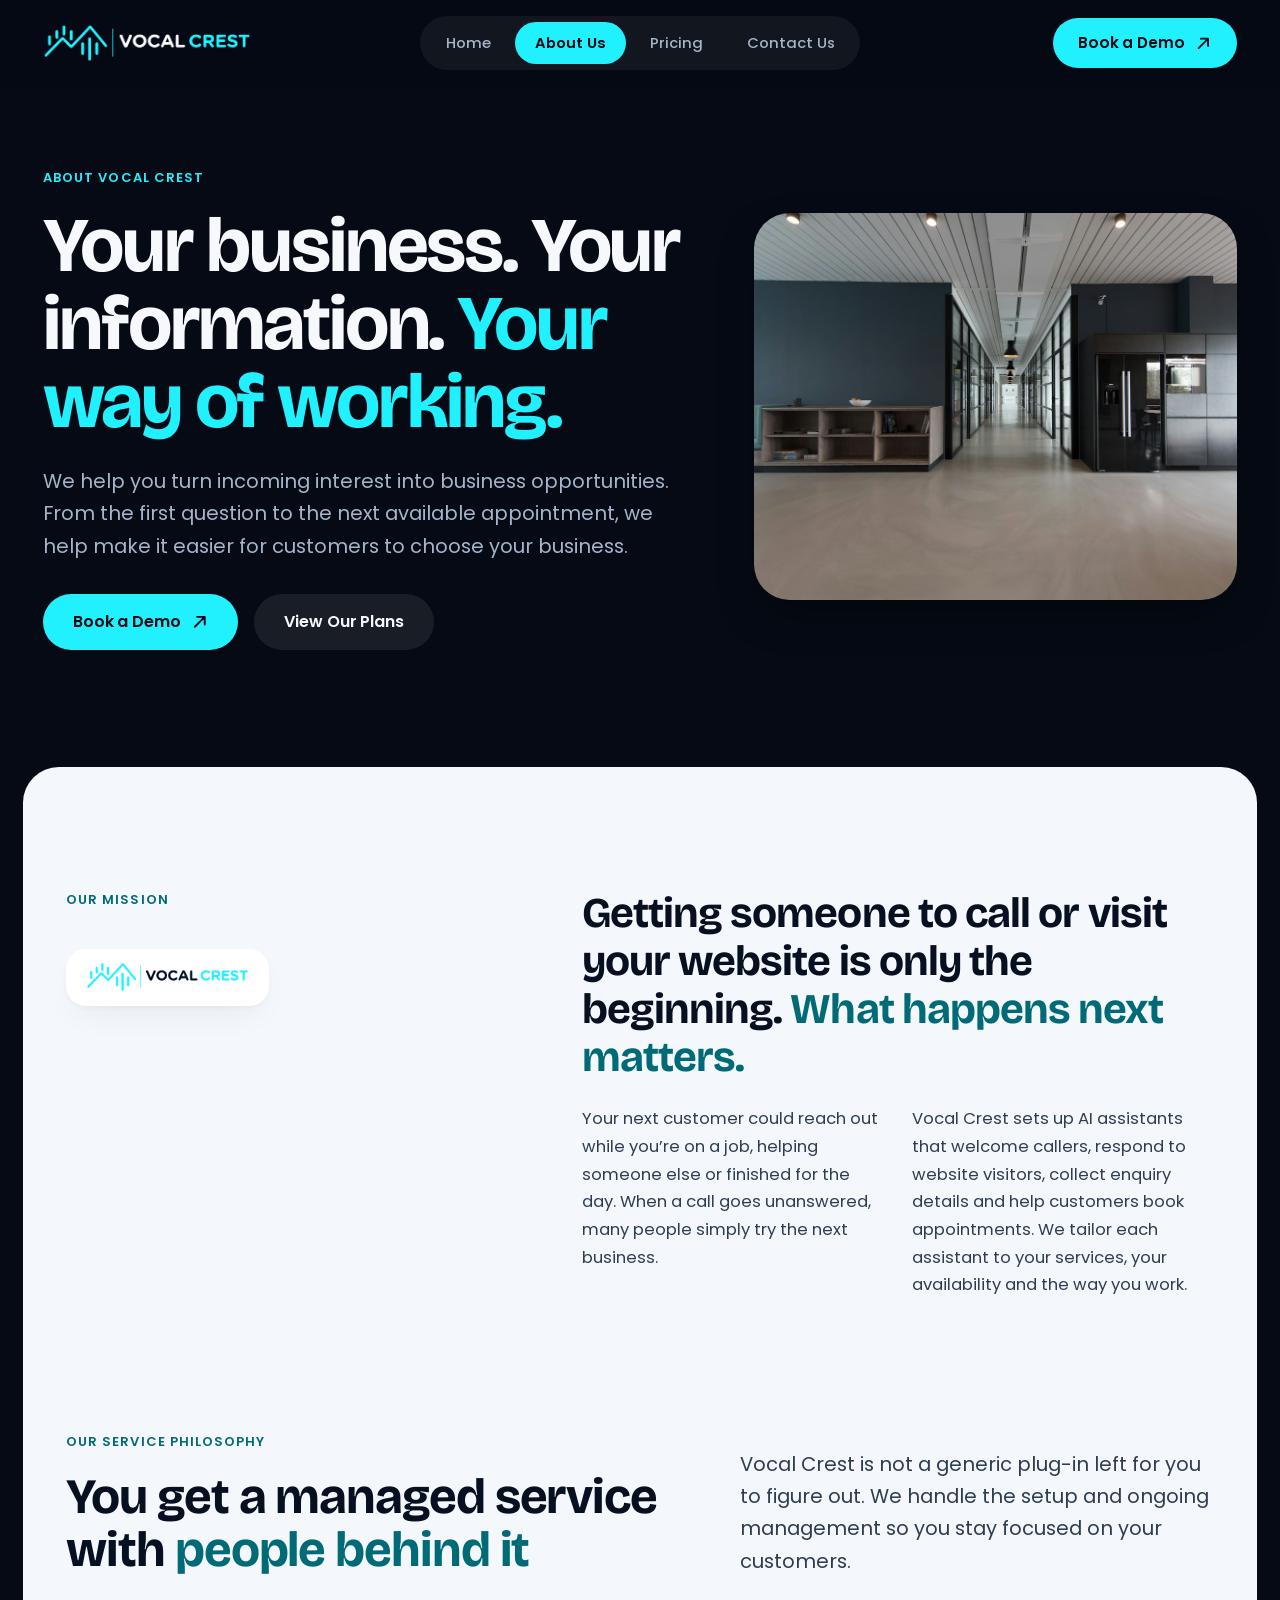
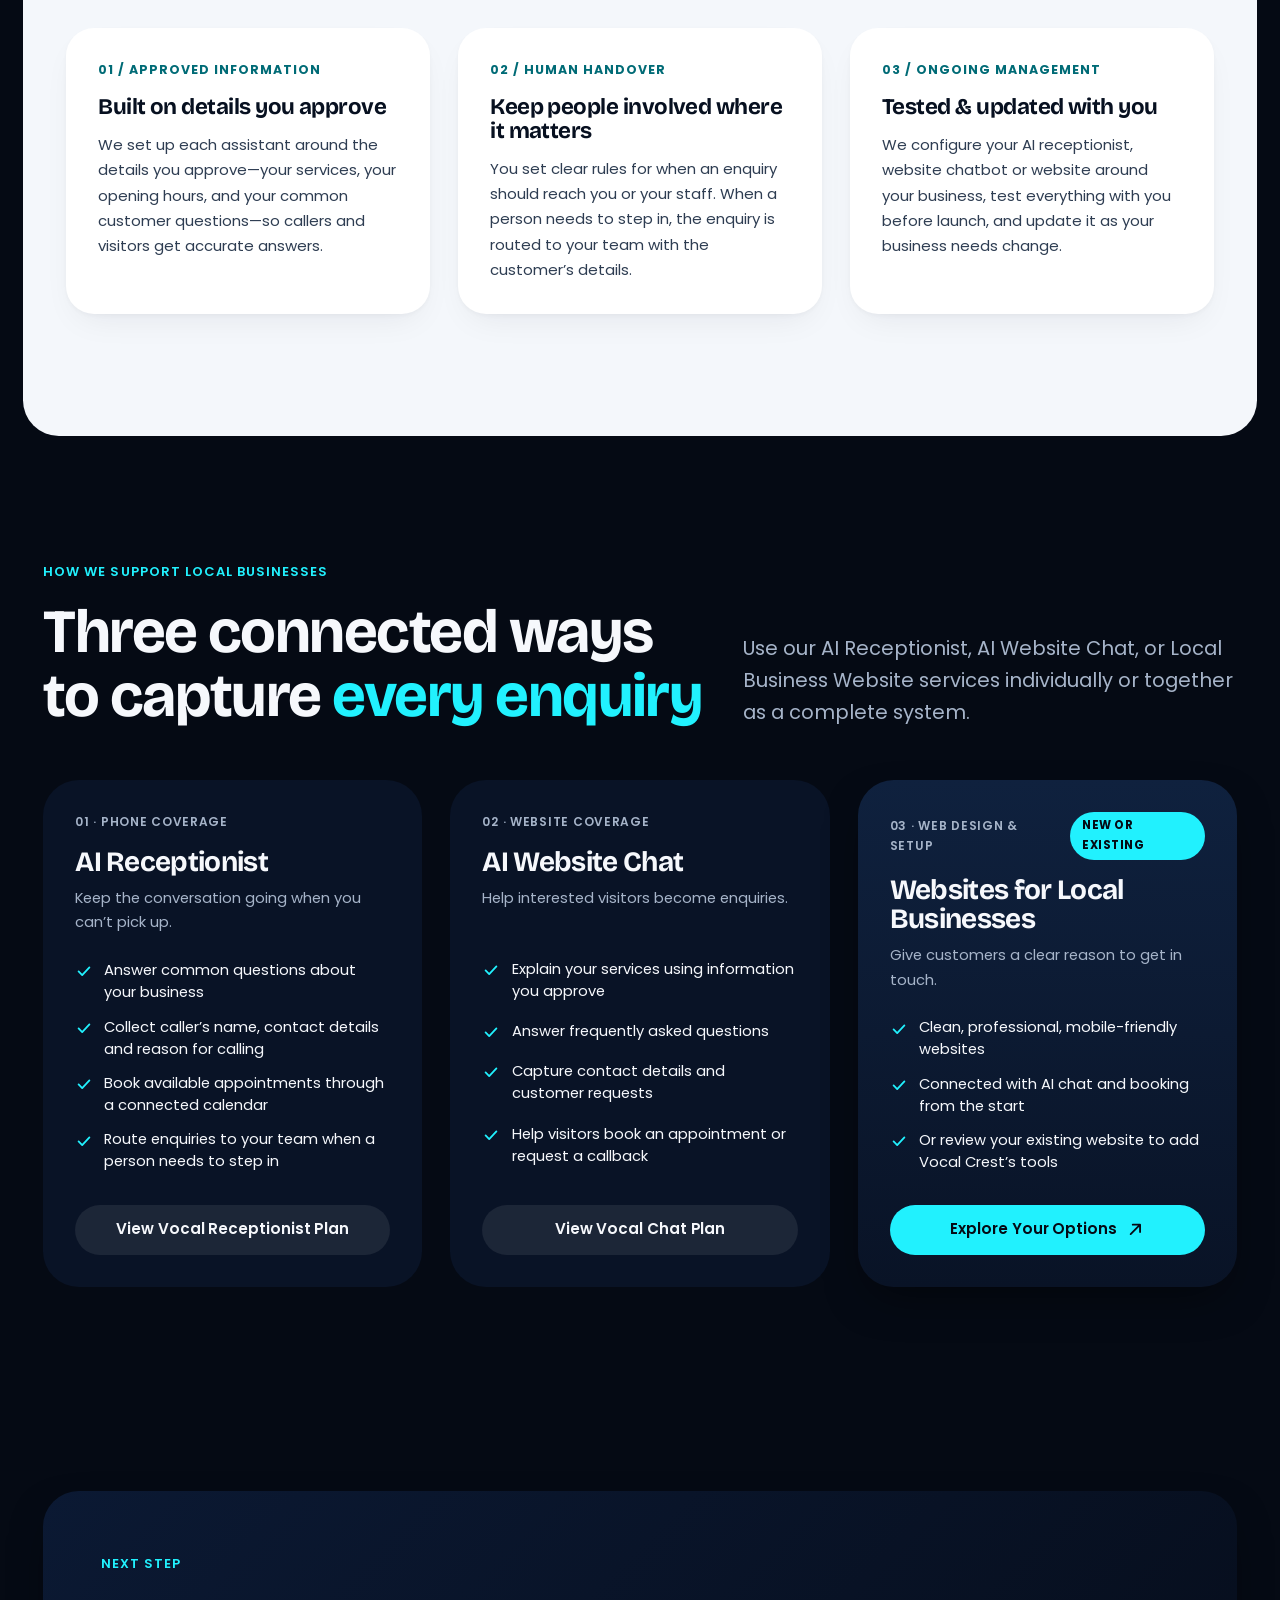
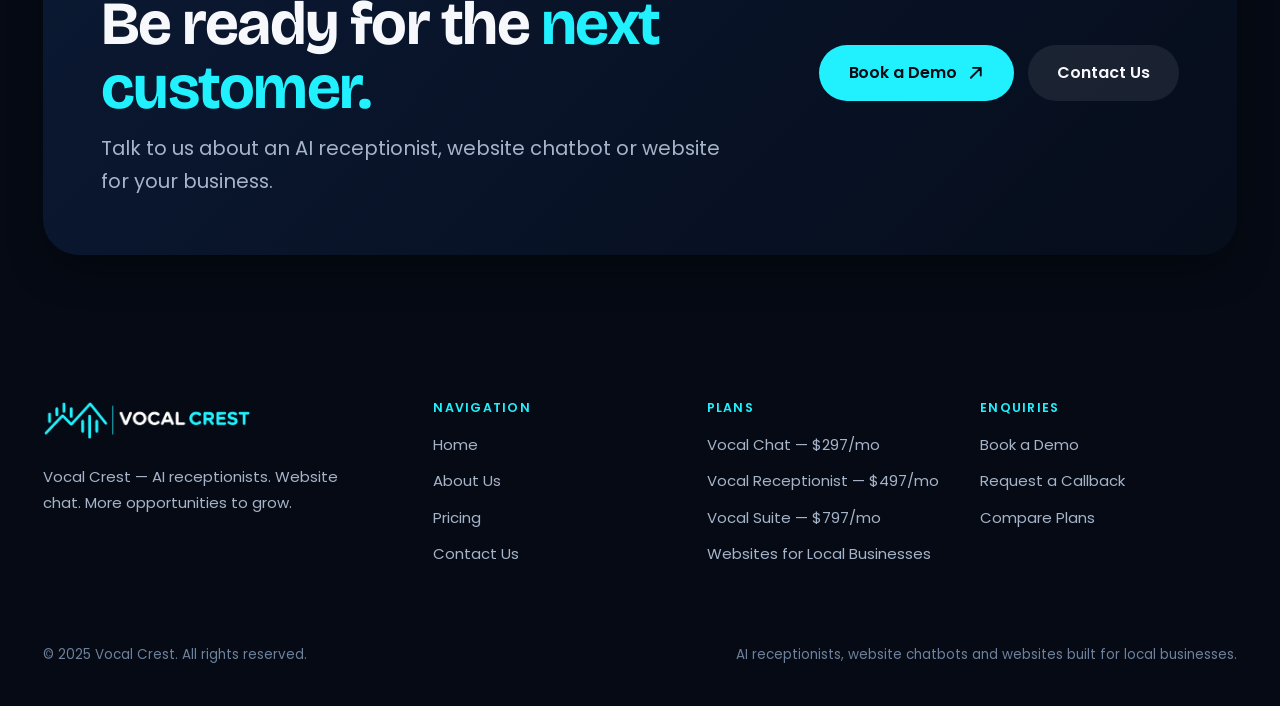
==== commit 1e974ac6: "Update homepage hero banner, SVG checkmarks, clean URLs without .html, and clean UTF-8 titles" ====
--- a/about.html
+++ b/about.html
@@ -3,7 +3,7 @@
 <head>
   <meta charset="UTF-8">
   <meta name="viewport" content="width=device-width, initial-scale=1.0">
-  <title>About Us â€” Vocal Crest</title>
+  <title>About Us | Vocal Crest</title>
   <meta name="description" content="Learn how Vocal Crest helps local businesses turn incoming calls and website visits into booked appointments with managed AI receptionists, website chatbots, and websites.">
   <meta name="theme-color" content="#050A14">
   <link rel="icon" type="image/png" href="assets/images/favicon.png">
@@ -21,21 +21,21 @@
   <!-- Dark Sticky Header -->
   <header class="site-header" data-header>
     <div class="container site-header__inner">
-      <a href="index.html" class="brand" aria-label="Vocal Crest Home">
+      <a href="/" class="brand" aria-label="Vocal Crest Home">
         <img src="assets/images/vocal-crest-logo.png" alt="Vocal Crest logo" width="210" height="39">
       </a>
 
       <nav class="nav" aria-label="Primary Navigation">
         <ul class="nav__list">
-          <li><a href="index.html" class="nav__link">Home</a></li>
-          <li><a href="about.html" class="nav__link" aria-current="page">About Us</a></li>
-          <li><a href="pricing.html" class="nav__link">Pricing</a></li>
-          <li><a href="contact.html" class="nav__link">Contact Us</a></li>
+          <li><a href="/" class="nav__link">Home</a></li>
+          <li><a href="/about" class="nav__link" aria-current="page">About Us</a></li>
+          <li><a href="/pricing" class="nav__link">Pricing</a></li>
+          <li><a href="/contact" class="nav__link">Contact Us</a></li>
         </ul>
       </nav>
 
       <div class="site-header__cta">
-        <a href="contact.html?intent=demo" class="btn btn--primary">
+        <a href="/contact?intent=demo" class="btn btn--primary">
           <span>Book a Demo</span>
           <svg class="btn__ico" viewBox="0 0 16 16" fill="none" stroke="currentColor" stroke-width="1.75" aria-hidden="true">
             <path d="M3.5 12.5L12.5 3.5M12.5 3.5H5.5M12.5 3.5V10.5" stroke-linecap="round" stroke-linejoin="round"/>
@@ -55,12 +55,12 @@
 
     <div id="mobile-drawer" class="mobile-drawer" data-mobile-drawer hidden>
       <ul class="mobile-drawer__list">
-        <li><a href="index.html" class="mobile-drawer__link">Home</a></li>
-        <li><a href="about.html" class="mobile-drawer__link" aria-current="page">About Us</a></li>
-        <li><a href="pricing.html" class="mobile-drawer__link">Pricing</a></li>
-        <li><a href="contact.html" class="mobile-drawer__link">Contact Us</a></li>
+        <li><a href="/" class="mobile-drawer__link">Home</a></li>
+        <li><a href="/about" class="mobile-drawer__link" aria-current="page">About Us</a></li>
+        <li><a href="/pricing" class="mobile-drawer__link">Pricing</a></li>
+        <li><a href="/contact" class="mobile-drawer__link">Contact Us</a></li>
       </ul>
-      <a href="contact.html?intent=demo" class="btn btn--primary btn--full">
+      <a href="/contact?intent=demo" class="btn btn--primary btn--full">
         <span>Book a Demo</span>
       </a>
     </div>
@@ -81,13 +81,13 @@
               We help you turn incoming interest into business opportunities. From the first question to the next available appointment, we help make it easier for customers to choose your business.
             </p>
             <div class="hero__actions" style="margin-top: 2rem;">
-              <a href="contact.html?intent=demo" class="btn btn--primary btn--lg">
+              <a href="/contact?intent=demo" class="btn btn--primary btn--lg">
                 <span>Book a Demo</span>
                 <svg class="btn__ico" viewBox="0 0 16 16" fill="none" stroke="currentColor" stroke-width="1.75" aria-hidden="true">
                   <path d="M3.5 12.5L12.5 3.5M12.5 3.5H5.5M12.5 3.5V10.5" stroke-linecap="round" stroke-linejoin="round"/>
                 </svg>
               </a>
-              <a href="pricing.html" class="btn btn--outline-light btn--lg">
+              <a href="/pricing" class="btn btn--outline-light btn--lg">
                 <span>View Our Plans</span>
               </a>
             </div>
@@ -95,10 +95,6 @@
 
           <figure class="page-hero__media">
             <img src="assets/images/about-workspace.jpg" alt="Vocal Crest team workspace" width="600" height="480">
-            <figcaption class="svc-card__caption">
-              <div><strong>Managed AI Reception &amp; Web Chat</strong> · Built around your business</div>
-              <span>Tailored Setup</span>
-            </figcaption>
           </figure>
         </div>
       </div>
@@ -121,7 +117,7 @@
             </h2>
             <div class="value-intro__body">
               <p>
-                Your next customer could reach out while youâ€™re on a job, helping someone else or finished for the day. When a call goes unanswered, many people simply try the next business.
+                Your next customer could reach out while you’re on a job, helping someone else or finished for the day. When a call goes unanswered, many people simply try the next business.
               </p>
               <p>
                 Vocal Crest sets up AI assistants that welcome callers, respond to website visitors, collect enquiry details and help customers book appointments. We tailor each assistant to your services, your availability and the way you work.
@@ -147,7 +143,7 @@
               <span class="value-card__num">01 / APPROVED INFORMATION</span>
               <h3>Built on details you approve</h3>
               <p>
-                We set up each assistant around the details you approveâ€”your services, your opening hours, and your common customer questionsâ€”so callers and visitors get accurate answers.
+                We set up each assistant around the details you approve—your services, your opening hours, and your common customer questions—so callers and visitors get accurate answers.
               </p>
             </article>
 
@@ -155,7 +151,7 @@
               <span class="value-card__num">02 / HUMAN HANDOVER</span>
               <h3>Keep people involved where it matters</h3>
               <p>
-                You set clear rules for when an enquiry should reach you or your staff. When a person needs to step in, the enquiry is routed to your team with the customerâ€™s details.
+                You set clear rules for when an enquiry should reach you or your staff. When a person needs to step in, the enquiry is routed to your team with the customer’s details.
               </p>
             </article>
 
@@ -187,10 +183,10 @@
         <div class="pricing-grid">
           <article class="plan-card">
             <div class="plan-card__top">
-              <span class="plan-card__tag">01 Â· Phone Coverage</span>
+              <span class="plan-card__tag">01 · Phone Coverage</span>
             </div>
             <h3 class="plan-card__name">AI Receptionist</h3>
-            <p class="plan-card__desc">Keep the conversation going when you canâ€™t pick up.</p>
+            <p class="plan-card__desc">Keep the conversation going when you can’t pick up.</p>
             <ul class="plan-card__features">
               <li>
                 <svg viewBox="0 0 20 20" fill="none" stroke="currentColor" stroke-width="2" aria-hidden="true"><path d="M4 10.5l4 4 8-8.5" stroke-linecap="round" stroke-linejoin="round"/></svg>
@@ -198,7 +194,7 @@
               </li>
               <li>
                 <svg viewBox="0 0 20 20" fill="none" stroke="currentColor" stroke-width="2" aria-hidden="true"><path d="M4 10.5l4 4 8-8.5" stroke-linecap="round" stroke-linejoin="round"/></svg>
-                <span>Collect callerâ€™s name, contact details and reason for calling</span>
+                <span>Collect caller’s name, contact details and reason for calling</span>
               </li>
               <li>
                 <svg viewBox="0 0 20 20" fill="none" stroke="currentColor" stroke-width="2" aria-hidden="true"><path d="M4 10.5l4 4 8-8.5" stroke-linecap="round" stroke-linejoin="round"/></svg>
@@ -209,14 +205,14 @@
                 <span>Route enquiries to your team when a person needs to step in</span>
               </li>
             </ul>
-            <a href="pricing.html#vocal-receptionist" class="btn btn--outline-light btn--full">
+            <a href="/pricing#vocal-receptionist" class="btn btn--outline-light btn--full">
               <span>View Vocal Receptionist Plan</span>
             </a>
           </article>
 
           <article class="plan-card">
             <div class="plan-card__top">
-              <span class="plan-card__tag">02 Â· Website Coverage</span>
+              <span class="plan-card__tag">02 · Website Coverage</span>
             </div>
             <h3 class="plan-card__name">AI Website Chat</h3>
             <p class="plan-card__desc">Help interested visitors become enquiries.</p>
@@ -238,14 +234,14 @@
                 <span>Help visitors book an appointment or request a callback</span>
               </li>
             </ul>
-            <a href="pricing.html#vocal-chat" class="btn btn--outline-light btn--full">
+            <a href="/pricing#vocal-chat" class="btn btn--outline-light btn--full">
               <span>View Vocal Chat Plan</span>
             </a>
           </article>
 
           <article class="plan-card plan-card--featured">
             <div class="plan-card__top">
-              <span class="plan-card__tag">03 Â· Web Design &amp; Setup</span>
+              <span class="plan-card__tag">03 · Web Design &amp; Setup</span>
               <span class="plan-card__badge">New or Existing</span>
             </div>
             <h3 class="plan-card__name">Websites for Local Businesses</h3>
@@ -261,10 +257,10 @@
               </li>
               <li>
                 <svg viewBox="0 0 20 20" fill="none" stroke="currentColor" stroke-width="2" aria-hidden="true"><path d="M4 10.5l4 4 8-8.5" stroke-linecap="round" stroke-linejoin="round"/></svg>
-                <span>Or review your existing website to add Vocal Crestâ€™s tools</span>
+                <span>Or review your existing website to add Vocal Crest’s tools</span>
               </li>
             </ul>
-            <a href="contact.html?service=website" class="btn btn--primary btn--full">
+            <a href="/contact?service=website" class="btn btn--primary btn--full">
               <span>Explore Your Options</span>
               <svg class="btn__ico" viewBox="0 0 16 16" fill="none" stroke="currentColor" stroke-width="1.75" aria-hidden="true">
                 <path d="M3.5 12.5L12.5 3.5M12.5 3.5H5.5M12.5 3.5V10.5" stroke-linecap="round" stroke-linejoin="round"/>
@@ -287,13 +283,13 @@
             </p>
           </div>
           <div class="cta-banner__actions">
-            <a href="contact.html?intent=demo" class="btn btn--primary btn--lg">
+            <a href="/contact?intent=demo" class="btn btn--primary btn--lg">
               <span>Book a Demo</span>
               <svg class="btn__ico" viewBox="0 0 16 16" fill="none" stroke="currentColor" stroke-width="1.75" aria-hidden="true">
                 <path d="M3.5 12.5L12.5 3.5M12.5 3.5H5.5M12.5 3.5V10.5" stroke-linecap="round" stroke-linejoin="round"/>
               </svg>
             </a>
-            <a href="contact.html" class="btn btn--outline-light btn--lg">
+            <a href="/contact" class="btn btn--outline-light btn--lg">
               <span>Contact Us</span>
             </a>
           </div>
@@ -308,38 +304,38 @@
     <div class="container">
       <div class="site-footer__grid">
         <div class="site-footer__brand">
-          <a href="index.html" class="brand" aria-label="Vocal Crest Home">
+          <a href="/" class="brand" aria-label="Vocal Crest Home">
             <img src="assets/images/vocal-crest-logo.png" alt="Vocal Crest logo" width="195" height="36" loading="lazy">
           </a>
-          <p>Vocal Crest â€” AI receptionists. Website chat. More opportunities to grow.</p>
+          <p>Vocal Crest — AI receptionists. Website chat. More opportunities to grow.</p>
         </div>
 
         <div>
           <h3 class="site-footer__heading">Navigation</h3>
           <ul class="site-footer__list">
-            <li><a href="index.html">Home</a></li>
-            <li><a href="about.html">About Us</a></li>
-            <li><a href="pricing.html">Pricing</a></li>
-            <li><a href="contact.html">Contact Us</a></li>
+            <li><a href="/">Home</a></li>
+            <li><a href="/about">About Us</a></li>
+            <li><a href="/pricing">Pricing</a></li>
+            <li><a href="/contact">Contact Us</a></li>
           </ul>
         </div>
 
         <div>
           <h3 class="site-footer__heading">Plans</h3>
           <ul class="site-footer__list">
-            <li><a href="pricing.html#vocal-chat">Vocal Chat â€” $297/mo</a></li>
-            <li><a href="pricing.html#vocal-receptionist">Vocal Receptionist â€” $497/mo</a></li>
-            <li><a href="pricing.html#vocal-suite">Vocal Suite â€” $797/mo</a></li>
-            <li><a href="contact.html?service=website">Websites for Local Businesses</a></li>
+            <li><a href="/pricing#vocal-chat">Vocal Chat — $297/mo</a></li>
+            <li><a href="/pricing#vocal-receptionist">Vocal Receptionist — $497/mo</a></li>
+            <li><a href="/pricing#vocal-suite">Vocal Suite — $797/mo</a></li>
+            <li><a href="/contact?service=website">Websites for Local Businesses</a></li>
           </ul>
         </div>
 
         <div>
           <h3 class="site-footer__heading">Enquiries</h3>
           <ul class="site-footer__list">
-            <li><a href="contact.html?intent=demo">Book a Demo</a></li>
-            <li><a href="contact.html">Request a Callback</a></li>
-            <li><a href="pricing.html">Compare Plans</a></li>
+            <li><a href="/contact?intent=demo">Book a Demo</a></li>
+            <li><a href="/contact">Request a Callback</a></li>
+            <li><a href="/pricing">Compare Plans</a></li>
           </ul>
         </div>
       </div>
--- a/assets/css/styles.css
+++ b/assets/css/styles.css
@@ -1,5 +1,5 @@
 /* ==========================================================================
-   VOCAL CREST â€” Bespoke Agency Design System
+   VOCAL CREST — Bespoke Agency Design System
    Typography: Poppins (Body, UI, Navigation, Controls) + Bricolage Grotesque (Display)
    Palette: Obsidian Navy (#050A14), Deep Navy (#091326), Warm Alabaster (#F4F7FB),
             Vocal Crest Brand Cyan (#21F1FE)
@@ -44,7 +44,7 @@
   --success: #12B76A;
   --success-bg: rgba(18, 183, 106, 0.12);
 
-  /* Font Stacks â€” Content strictly in Poppins */
+  /* Font Stacks — Content strictly in Poppins */
   --font-body: "Poppins", -apple-system, BlinkMacSystemFont, "Segoe UI", Roboto, sans-serif;
   --font-display: "Bricolage Grotesque", "Poppins", -apple-system, BlinkMacSystemFont, sans-serif;
 
@@ -613,8 +613,8 @@
 
 /* ---------- 01. Homepage Hero (Editorial Asymmetric Split) ---------- */
 .hero {
-  padding-top: clamp(2.5rem, 1.5rem + 3.5vw, 5rem);
-  padding-bottom: clamp(4rem, 2.5rem + 4.5vw, 7rem);
+  padding-top: clamp(2.5rem, 1.5rem + 3.5vw, 4.75rem);
+  padding-bottom: clamp(3rem, 2rem + 3.5vw, 5.25rem);
   position: relative;
   overflow: hidden;
 }
@@ -632,9 +632,30 @@
 
 .hero__grid {
   display: grid;
-  grid-template-columns: 1.12fr 0.88fr;
-  gap: clamp(2.5rem, 4.5vw, 5.25rem);
-  align-items: center;
+  grid-template-columns: 1.06fr 0.94fr;
+  gap: clamp(2rem, 4vw, 4.5rem);
+  align-items: center;
+}
+
+.hero__kicker {
+  display: inline-flex;
+  align-items: center;
+  gap: 0.7rem;
+  font-family: var(--font-body);
+  font-size: 0.85rem;
+  font-weight: 600;
+  letter-spacing: 0.16em;
+  text-transform: uppercase;
+  color: #FFFFFF;
+  margin-bottom: 1.35rem;
+}
+
+.hero__kicker-bar {
+  width: 3px;
+  height: 18px;
+  border-radius: 2px;
+  background: var(--cyan);
+  flex: none;
 }
 
 .hero__title {
@@ -647,153 +668,322 @@
 
 .hero__copy {
   display: grid;
+  gap: 1.05rem;
+  margin-bottom: 2.25rem;
+  max-width: 50ch;
+}
+
+.hero__copy .lead {
+  color: rgba(246, 248, 252, 0.9);
+  font-size: clamp(1.05rem, 0.96rem + 0.35vw, 1.24rem);
+  line-height: 1.55;
+}
+
+.hero__copy .hero__sublead {
+  color: var(--text-on-dark-muted);
+  font-size: clamp(0.96rem, 0.92rem + 0.2vw, 1.08rem);
+}
+
+.hero__actions {
+  display: flex;
+  flex-wrap: wrap;
+  align-items: center;
   gap: 1rem;
-  margin-bottom: 2.25rem;
-}
-
-.hero__actions {
-  display: flex;
-  flex-wrap: wrap;
-  align-items: center;
-  gap: 0.9rem;
-}
-
-.hero__ledger {
-  margin-top: clamp(2.75rem, 4vw, 4.25rem);
-  padding-top: 1.75rem;
-  display: grid;
-  grid-template-columns: repeat(3, 1fr);
-  gap: 1.5rem;
-}
-
-.hero__ledger-item {
-  display: grid;
-  gap: 0.35rem;
-}
-
-.hero__ledger-num {
-  font-family: var(--font-body);
-  font-size: 0.75rem;
-  font-weight: 600;
-  letter-spacing: 0.08em;
-  color: var(--cyan);
-}
-
-.hero__ledger-title {
-  font-family: var(--font-display);
-  font-size: 1.12rem;
-  font-weight: 600;
-  color: var(--text-on-dark);
-}
-
-.hero__ledger-desc {
-  font-size: 0.85rem;
-  color: var(--text-on-dark-muted);
-  line-height: 1.5;
-}
-
-/* Editorial Photo Stage in Hero */
-.hero__stage {
+}
+
+.btn--hero-secondary {
+  --btn-bg: rgba(5, 10, 20, 0.45);
+  --btn-fg: #FFFFFF;
+  --btn-fill: #FFFFFF;
+  --btn-fill-fg: var(--bg-dark);
+  border: 1px solid rgba(255, 255, 255, 0.38);
+  padding-inline: 2rem;
+}
+
+/* Right Column: Layered Hero Visual Composition */
+.hero__visual {
   position: relative;
-  padding-bottom: 2.5rem;
-  padding-left: 2rem;
-}
-
-.hero__photo-main {
+  min-height: 500px;
+  display: flex;
+  justify-content: flex-end;
+  align-items: center;
+  padding-left: clamp(2rem, 5vw, 5.5rem);
+  padding-bottom: 1.25rem;
+}
+
+.hero__photo {
   position: relative;
-  border-radius: var(--r-lg);
+  width: 100%;
+  max-width: 430px;
+  aspect-ratio: 4 / 4.55;
+  border-radius: 26px;
   overflow: hidden;
-  aspect-ratio: 4 / 4.7;
   background: var(--bg-navy-elevated);
-  box-shadow: var(--shadow-dark-2);
-}
-
-.hero__photo-main img {
+  box-shadow: 0 28px 65px -16px rgba(0, 0, 0, 0.78);
+}
+
+.hero__photo img {
   width: 100%;
   height: 100%;
   object-fit: cover;
 }
 
-.hero__photo-sub {
+/* Top-left floating card: Managed Setup */
+.hero-float--setup {
   position: absolute;
+  top: 6%;
   left: 0;
-  bottom: 0;
-  width: 54%;
-  aspect-ratio: 4 / 3;
-  border-radius: var(--r-md);
-  overflow: hidden;
-  box-shadow: var(--shadow-dark-1);
-  background: var(--bg-navy);
-}
-
-.hero__photo-sub img {
-  width: 100%;
-  height: 100%;
-  object-fit: cover;
-}
-
-.hero__editorial-card {
+  z-index: 3;
+  width: 320px;
+  max-width: 86%;
+  padding: 1.15rem 1.3rem;
+  border-radius: 20px;
+  background: #FFFFFF;
+  color: #071426;
+  box-shadow: 0 20px 48px -10px rgba(0, 0, 0, 0.52);
+  display: flex;
+  align-items: flex-start;
+  gap: 0.9rem;
+}
+
+.hero-float__setup-ico {
+  width: 40px;
+  height: 40px;
+  border-radius: 50%;
+  background: #A5F6F9;
+  color: #072236;
+  display: inline-flex;
+  align-items: center;
+  justify-content: center;
+  flex: none;
+  margin-top: 0.1rem;
+}
+
+.hero-float__setup-ico svg {
+  width: 20px;
+  height: 20px;
+}
+
+.hero-float__setup-text strong {
+  display: block;
+  font-family: var(--font-body);
+  font-size: 0.78rem;
+  font-weight: 700;
+  letter-spacing: 0.04em;
+  text-transform: uppercase;
+  color: #071426;
+  margin-bottom: 0.25rem;
+}
+
+.hero-float__setup-text p {
+  font-family: var(--font-body);
+  font-size: 0.79rem;
+  line-height: 1.44;
+  color: #25364D;
+  font-weight: 400;
+}
+
+/* Middle-left floating card: Call in progress */
+.hero-float--call {
   position: absolute;
-  top: 1.5rem;
-  left: 0;
-  max-width: 265px;
-  padding: 1.05rem 1.25rem;
-  border-radius: var(--r-md);
-  background: rgba(9, 19, 38, 0.92);
-  backdrop-filter: blur(12px);
-  -webkit-backdrop-filter: blur(12px);
-  box-shadow: var(--shadow-dark-1);
-}
-
-.hero__editorial-tag {
+  top: 43%;
+  left: 2%;
+  z-index: 2;
+  width: 375px;
+  max-width: 90%;
+  padding: 1.35rem 1.5rem 1.65rem;
+  border-radius: 22px;
+  background: #061830;
+  box-shadow: 0 26px 60px -12px rgba(0, 0, 0, 0.75);
+}
+
+.hero-call__top {
+  display: flex;
+  align-items: center;
+  gap: 1.05rem;
+  margin-bottom: 1.25rem;
+}
+
+.hero-call__ring {
+  width: 52px;
+  height: 52px;
+  border-radius: 50%;
+  border: 2px solid var(--cyan);
+  background: rgba(8, 28, 56, 0.92);
+  box-shadow: 0 0 18px rgba(33, 241, 254, 0.42), inset 0 0 10px rgba(33, 241, 254, 0.18);
+  color: #FFFFFF;
   display: inline-flex;
   align-items: center;
-  gap: 0.45rem;
-  font-size: 0.72rem;
+  justify-content: center;
+  flex: none;
+}
+
+.hero-call__ring svg {
+  width: 24px;
+  height: 24px;
+}
+
+.hero-call__sep {
+  width: 1px;
+  height: 36px;
+  background: rgba(255, 255, 255, 0.16);
+  flex: none;
+}
+
+.hero-call__title {
+  font-family: var(--font-body);
+  font-size: 1.08rem;
   font-weight: 600;
-  text-transform: uppercase;
-  letter-spacing: 0.08em;
+  color: #FFFFFF;
+  letter-spacing: -0.01em;
+}
+
+.hero-call__wave {
+  height: 48px;
+  display: flex;
+  align-items: center;
+  justify-content: space-between;
+  gap: 5px;
+  padding-inline: 0.2rem;
+}
+
+.hero-call__wave span {
+  flex: 1;
+  max-width: 4px;
+  min-width: 3px;
+  border-radius: 99px;
+  background: var(--cyan);
+  box-shadow: 0 0 8px rgba(33, 241, 254, 0.35);
+}
+
+/* Bottom-right floating card: Appointment booked */
+.hero-float--booked {
+  position: absolute;
+  bottom: 5%;
+  right: 7%;
+  z-index: 4;
+  width: 345px;
+  max-width: 88%;
+  padding: 0.9rem 1.35rem;
+  border-radius: 20px;
+  background: #FFFFFF;
+  color: #071426;
+  box-shadow: 0 22px 50px -10px rgba(0, 0, 0, 0.58);
+  display: flex;
+  align-items: center;
+  gap: 1.05rem;
+}
+
+.hero-booked__ico {
+  width: 44px;
+  height: 44px;
+  border-radius: 50%;
+  background: #9AF3E6;
+  color: #071426;
+  display: inline-flex;
+  align-items: center;
+  justify-content: center;
+  flex: none;
+}
+
+.hero-booked__ico svg {
+  width: 21px;
+  height: 21px;
+}
+
+.hero-booked__sep {
+  width: 1px;
+  height: 34px;
+  background: #CBD5E1;
+  flex: none;
+}
+
+.hero-booked__text {
+  font-family: var(--font-body);
+  font-size: 1.06rem;
+  font-weight: 700;
+  color: #071426;
+  letter-spacing: -0.01em;
+}
+
+/* Bottom 3-Column Feature Strip */
+.hero__bar {
+  margin-top: clamp(2.75rem, 4.5vw, 4.25rem);
+  padding-top: 1.65rem;
+  border-top: 1px solid rgba(255, 255, 255, 0.16);
+  display: grid;
+  grid-template-columns: repeat(3, 1fr);
+  align-items: center;
+}
+
+.hero__bar-item {
+  display: flex;
+  align-items: center;
+  justify-content: center;
+  gap: 0.85rem;
+  padding: 0.45rem 1rem;
+  font-family: var(--font-body);
+  font-size: 1.04rem;
+  font-weight: 600;
+  color: #FFFFFF;
+}
+
+.hero__bar-item + .hero__bar-item {
+  border-left: 1px solid rgba(255, 255, 255, 0.16);
+}
+
+.hero__bar-item svg {
+  width: 28px;
+  height: 28px;
   color: var(--cyan);
-  margin-bottom: 0.4rem;
-}
-
-.hero__editorial-card p {
-  font-size: 0.84rem;
-  line-height: 1.48;
-  color: var(--text-on-dark);
-  font-weight: 500;
-}
-
-@media (max-width: 1024px) {
+  flex: none;
+}
+
+@media (max-width: 1080px) {
   .hero__grid {
     grid-template-columns: 1fr;
   }
-  .hero__stage {
+  .hero__visual {
     max-width: 580px;
     margin-inline: auto;
-  }
-}
-
-@media (max-width: 640px) {
-  .hero__ledger {
-    grid-template-columns: 1fr;
-    gap: 1.15rem;
-  }
-  .hero__stage {
+    width: 100%;
+  }
+}
+
+@media (max-width: 720px) {
+  .hero__visual {
+    flex-direction: column;
     padding-left: 0;
-    padding-bottom: 1.5rem;
-  }
-  .hero__editorial-card {
+    gap: 1rem;
+    min-height: 0;
+  }
+  .hero__photo {
+    max-width: 100%;
+    aspect-ratio: 16 / 11;
+  }
+  .hero-float--setup,
+  .hero-float--call,
+  .hero-float--booked {
     position: relative;
     top: auto;
     left: auto;
-    max-width: none;
-    margin-top: 1rem;
-  }
-  .hero__photo-sub {
-    width: 48%;
-    right: 1rem;
-    left: auto;
+    right: auto;
+    bottom: auto;
+    width: 100%;
+    max-width: 100%;
+  }
+  .hero__bar {
+    grid-template-columns: 1fr;
+    gap: 0.75rem;
+  }
+  .hero__bar-item {
+    justify-content: flex-start;
+    padding-inline: 0.25rem;
+  }
+  .hero__bar-item + .hero__bar-item {
+    border-left: 0;
+    border-top: 1px solid rgba(255, 255, 255, 0.1);
+    padding-top: 0.9rem;
   }
 }
 
@@ -1479,13 +1669,16 @@
   display: inline-flex;
   align-items: center;
   justify-content: center;
-  width: 24px;
-  height: 24px;
+  width: 28px;
+  height: 28px;
   border-radius: 50%;
-  background: var(--cyan-soft-light);
-  color: var(--cyan-ink-light);
-  font-weight: 700;
-  font-size: 0.82rem;
+  background: #9AF3E6;
+  color: #071426;
+}
+
+.compare-check svg {
+  width: 15px;
+  height: 15px;
 }
 
 .compare-dash {
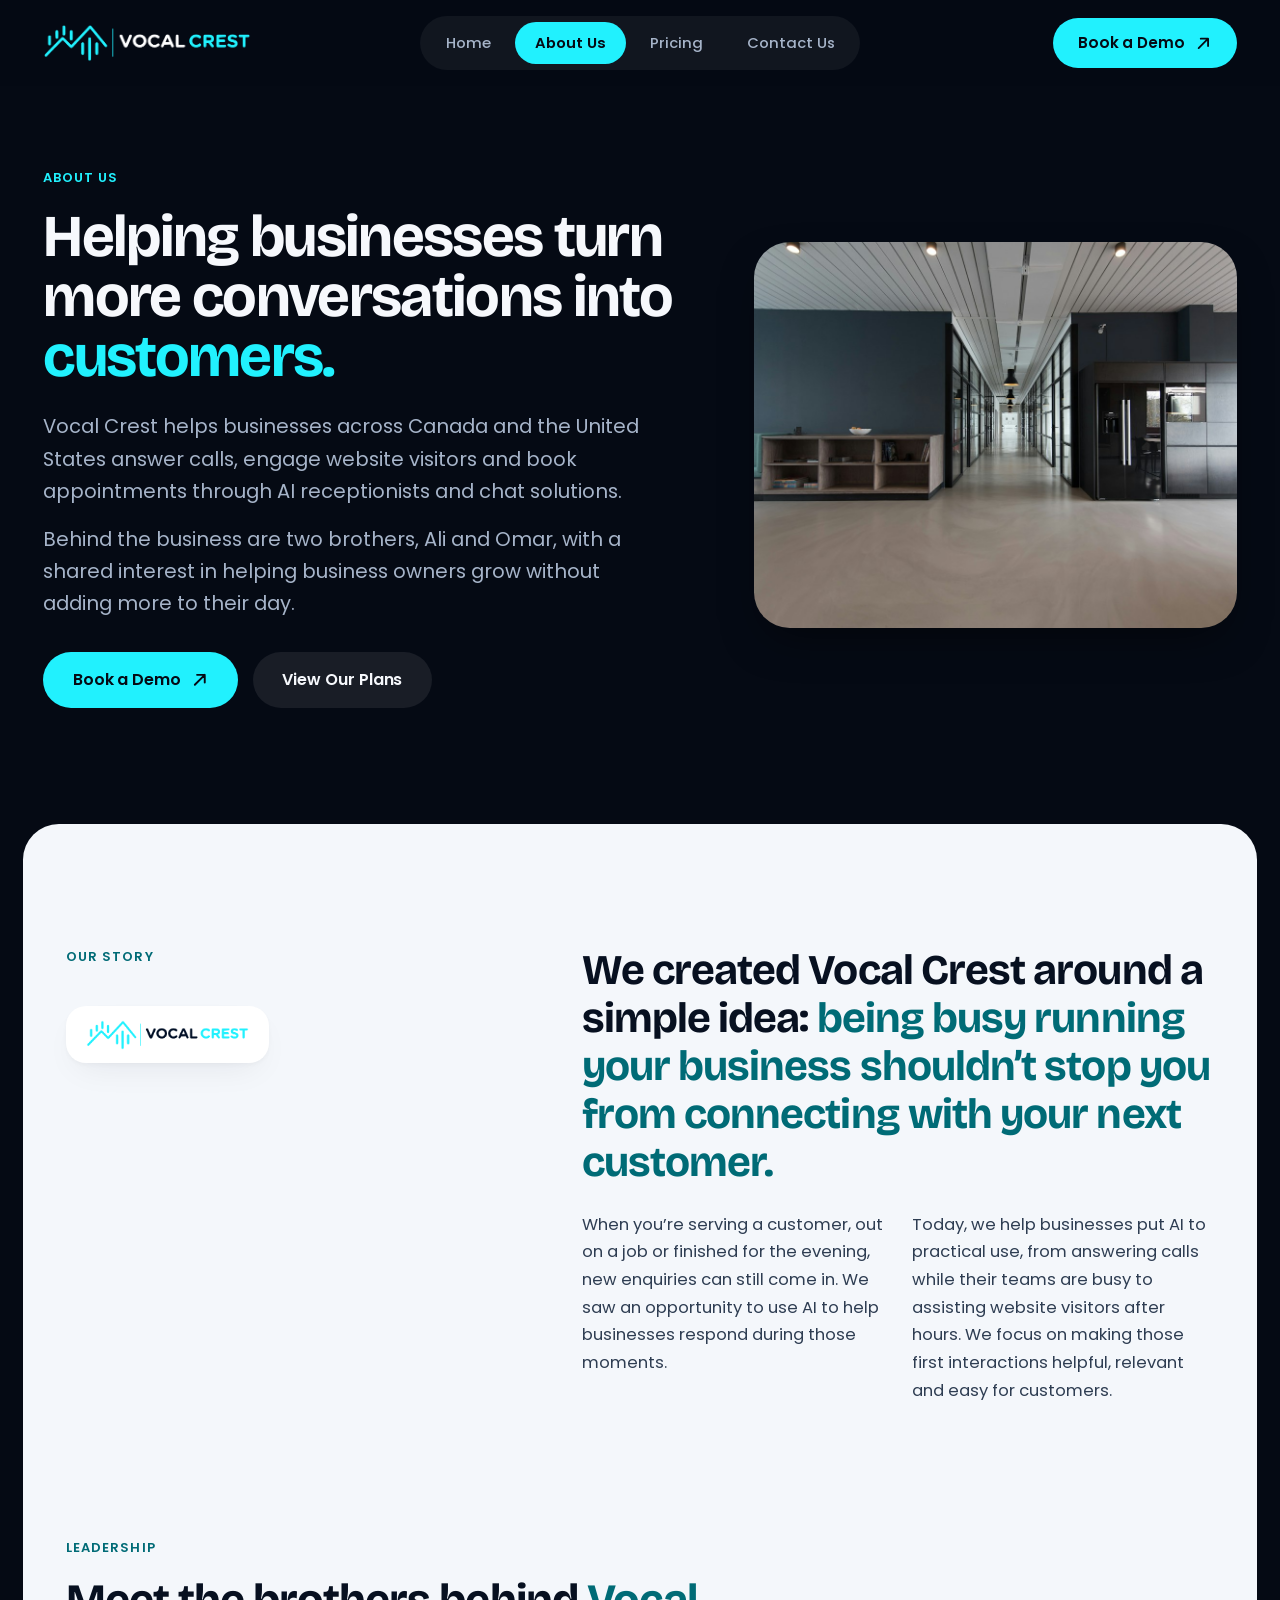
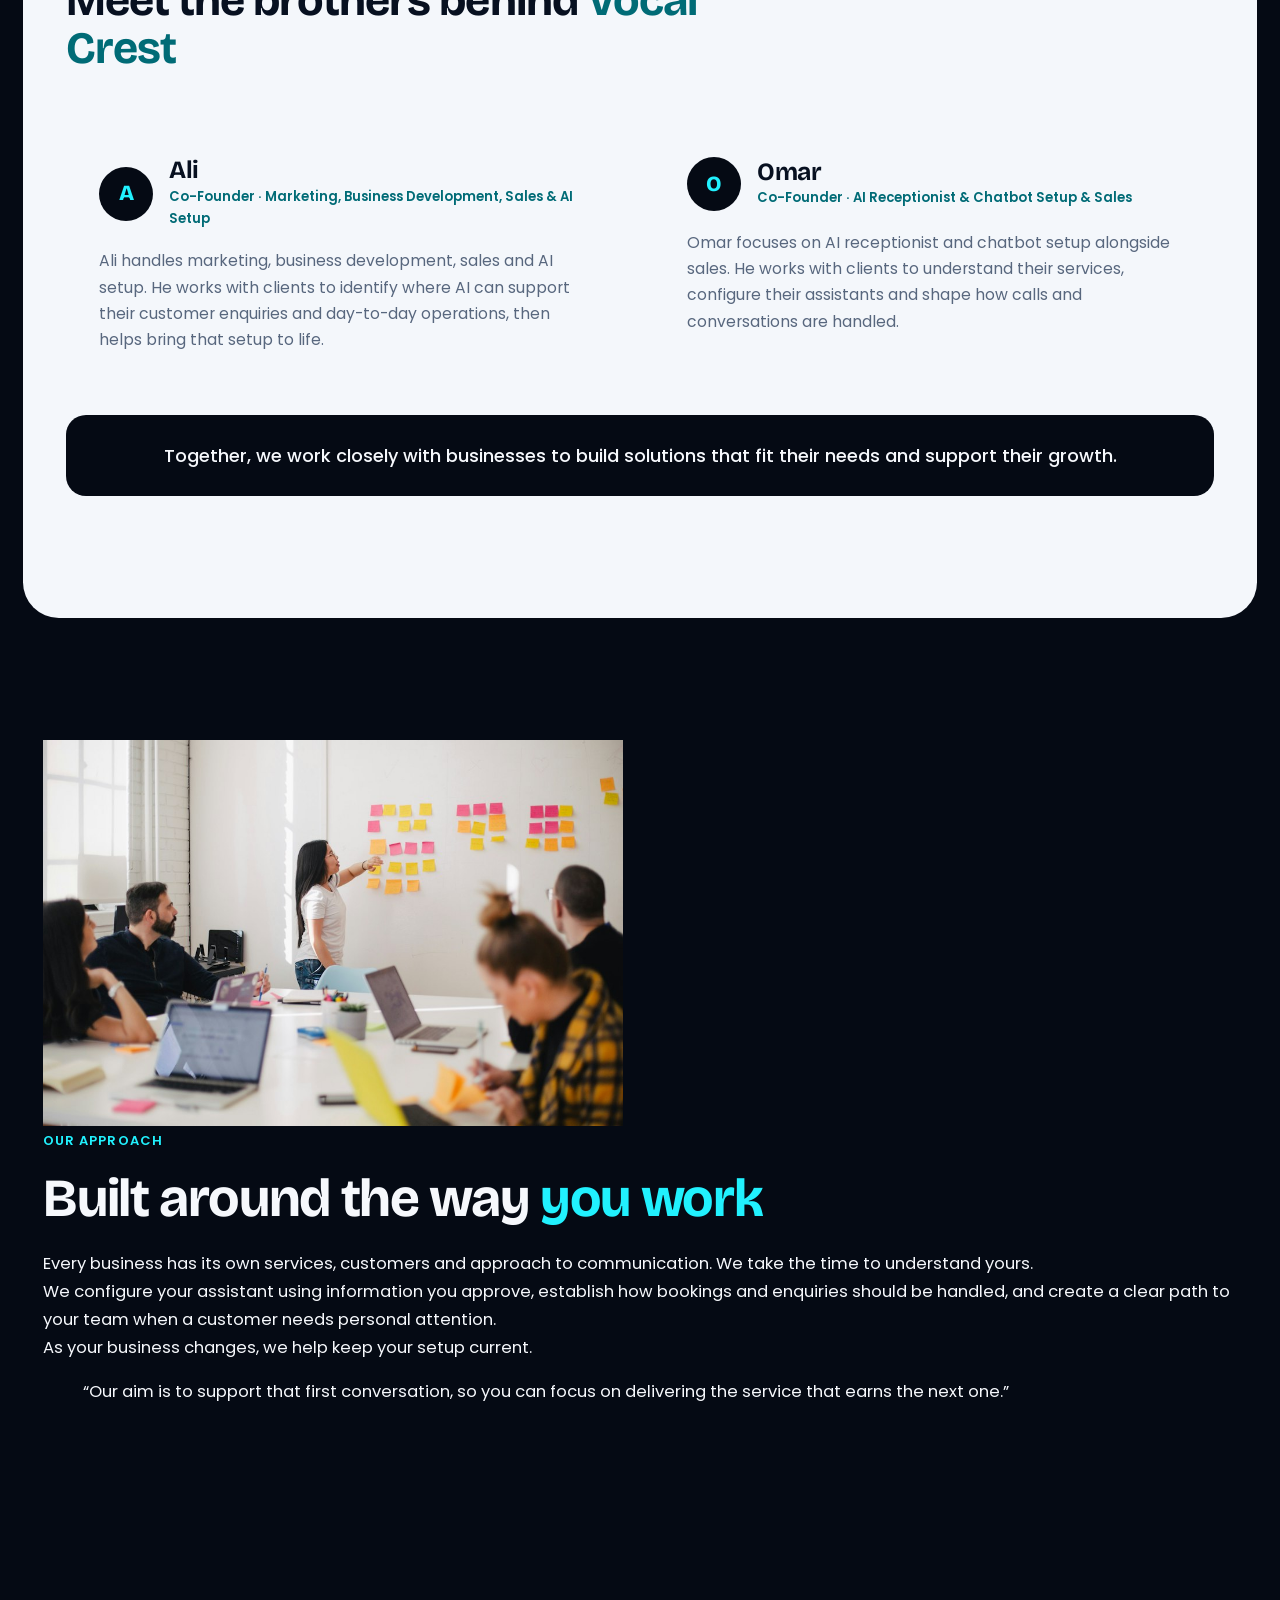
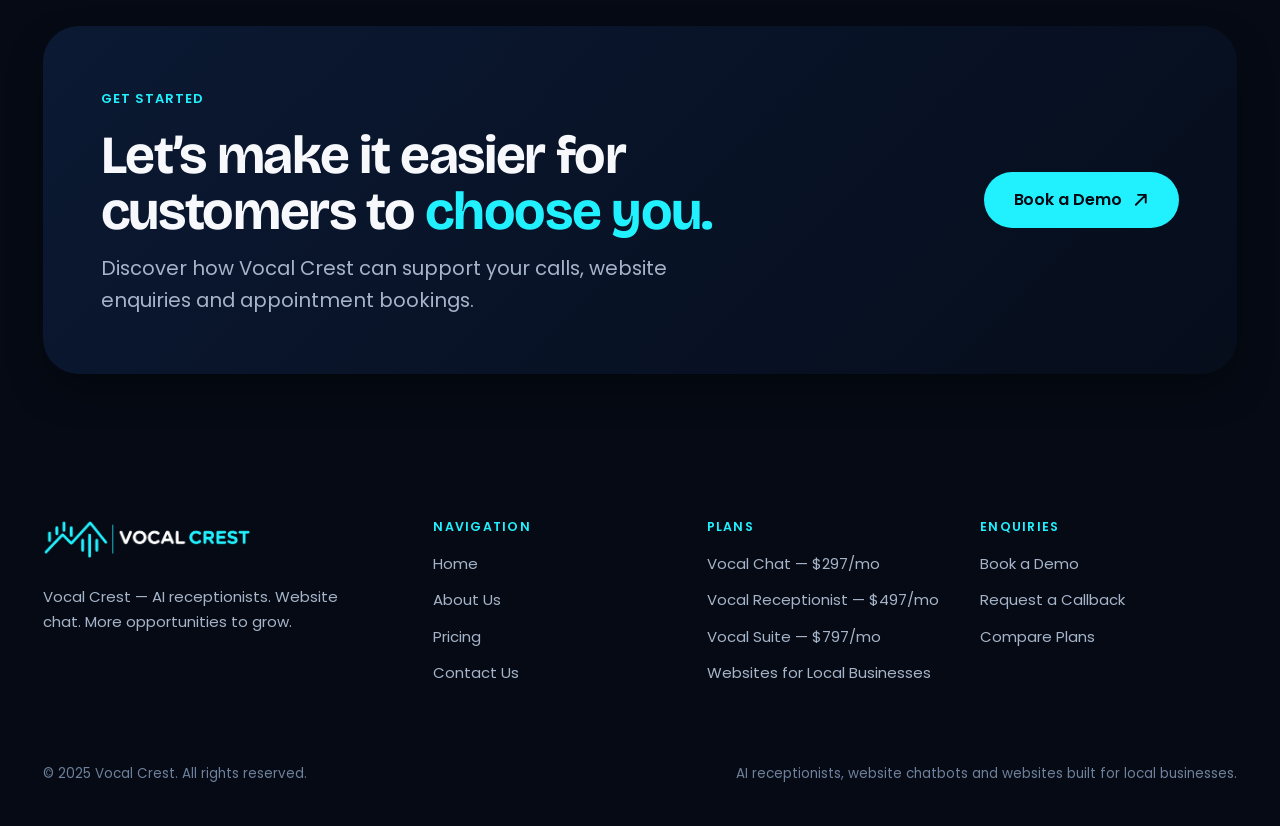
==== commit 383f19d5: "Update homepage hero live AI demo card (343-943-0079) and complete About Us page copy" ====
--- a/about.html
+++ b/about.html
@@ -68,18 +68,23 @@
 
   <main id="main-content">
 
-    <!-- 1. Dark Page Hero -->
+    <!-- 1. Dark Page Hero: About Us -->
     <section class="page-hero" aria-labelledby="about-hero-heading">
       <div class="container">
         <div class="page-hero__grid">
           <div>
-            <span class="eyebrow">About Vocal Crest</span>
+            <span class="eyebrow">About Us</span>
             <h1 id="about-hero-heading" class="display-hero">
-              Your business. Your information. <span class="text-cyan">Your way of working.</span>
+              Helping businesses turn more conversations into <span class="text-cyan">customers.</span>
             </h1>
-            <p class="lead" style="margin-top: 1.5rem;">
-              We help you turn incoming interest into business opportunities. From the first question to the next available appointment, we help make it easier for customers to choose your business.
-            </p>
+            <div class="about-hero__copy">
+              <p class="lead">
+                Vocal Crest helps businesses across Canada and the United States answer calls, engage website visitors and book appointments through AI receptionists and chat solutions.
+              </p>
+              <p class="lead about-hero__sublead">
+                Behind the business are two brothers, Ali and Omar, with a shared interest in helping business owners grow without adding more to their day.
+              </p>
+            </div>
             <div class="hero__actions" style="margin-top: 2rem;">
               <a href="/contact?intent=demo" class="btn btn--primary btn--lg">
                 <span>Book a Demo</span>
@@ -94,179 +99,116 @@
           </div>
 
           <figure class="page-hero__media">
-            <img src="assets/images/about-workspace.jpg" alt="Vocal Crest team workspace" width="600" height="480">
+            <img src="assets/images/about-workspace.jpg" alt="Vocal Crest workspace" width="600" height="480">
           </figure>
         </div>
       </div>
     </section>
 
-    <!-- 2. Crisp Light Story & Mission Stage -->
-    <section class="panel--light inset-stage" aria-labelledby="mission-heading" style="margin-top: 2.5rem;">
-      <div class="container">
+    <!-- 2. Crisp Light Stage: Our story & Meet the brothers behind Vocal Crest -->
+    <section class="panel--light inset-stage" aria-labelledby="story-heading" style="margin-top: 2.5rem;">
+      <div class="container">
+        <!-- Our story -->
         <div class="value-intro">
           <div class="value-intro__brand">
-            <span class="eyebrow">Our Mission</span>
+            <span class="eyebrow">Our story</span>
             <div class="value-intro__logo">
               <img src="assets/images/vocal-crest-logo-light.png" alt="Vocal Crest dark logo mark" width="180" height="33" loading="lazy">
             </div>
           </div>
 
           <div>
-            <h2 id="mission-heading" class="value-intro__statement">
-              Getting someone to call or visit your website is only the beginning. <span class="text-cyan">What happens next matters.</span>
+            <h2 id="story-heading" class="value-intro__statement">
+              We created Vocal Crest around a simple idea: <span class="text-cyan">being busy running your business shouldn’t stop you from connecting with your next customer.</span>
             </h2>
             <div class="value-intro__body">
               <p>
-                Your next customer could reach out while you’re on a job, helping someone else or finished for the day. When a call goes unanswered, many people simply try the next business.
-              </p>
-              <p>
-                Vocal Crest sets up AI assistants that welcome callers, respond to website visitors, collect enquiry details and help customers book appointments. We tailor each assistant to your services, your availability and the way you work.
-              </p>
-            </div>
-          </div>
-        </div>
-
-        <!-- Core Operating Principles / Values -->
-        <div style="padding-top: clamp(3rem, 5vw, 5rem);">
+                When you’re serving a customer, out on a job or finished for the evening, new enquiries can still come in. We saw an opportunity to use AI to help businesses respond during those moments.
+              </p>
+              <p>
+                Today, we help businesses put AI to practical use, from answering calls while their teams are busy to assisting website visitors after hours. We focus on making those first interactions helpful, relevant and easy for customers.
+              </p>
+            </div>
+          </div>
+        </div>
+
+        <!-- Meet the brothers behind Vocal Crest -->
+        <div class="founders-section">
           <div class="sec-head">
             <div>
-              <span class="eyebrow">Our Service Philosophy</span>
-              <h2 class="display-2">You get a managed service with <span class="text-cyan">people behind it</span></h2>
-            </div>
-            <p class="lead">
-              Vocal Crest is not a generic plug-in left for you to figure out. We handle the setup and ongoing management so you stay focused on your customers.
+              <span class="eyebrow">Leadership</span>
+              <h2 class="display-2">Meet the brothers behind <span class="text-cyan">Vocal Crest</span></h2>
+            </div>
+          </div>
+
+          <div class="founders-grid">
+            <article class="founder-card">
+              <div class="founder-card__top">
+                <div class="founder-card__avatar" aria-hidden="true">A</div>
+                <div>
+                  <h3 class="founder-card__name">Ali</h3>
+                  <span class="founder-card__role">Co-Founder · Marketing, Business Development, Sales &amp; AI Setup</span>
+                </div>
+              </div>
+              <p class="founder-card__bio">
+                Ali handles marketing, business development, sales and AI setup. He works with clients to identify where AI can support their customer enquiries and day-to-day operations, then helps bring that setup to life.
+              </p>
+            </article>
+
+            <article class="founder-card">
+              <div class="founder-card__top">
+                <div class="founder-card__avatar" aria-hidden="true">O</div>
+                <div>
+                  <h3 class="founder-card__name">Omar</h3>
+                  <span class="founder-card__role">Co-Founder · AI Receptionist &amp; Chatbot Setup &amp; Sales</span>
+                </div>
+              </div>
+              <p class="founder-card__bio">
+                Omar focuses on AI receptionist and chatbot setup alongside sales. He works with clients to understand their services, configure their assistants and shape how calls and conversations are handled.
+              </p>
+            </article>
+          </div>
+
+          <div class="founders-together">
+            <p>
+              Together, we work closely with businesses to build solutions that fit their needs and support their growth.
             </p>
           </div>
-
-          <div class="values-grid">
-            <article class="value-card">
-              <span class="value-card__num">01 / APPROVED INFORMATION</span>
-              <h3>Built on details you approve</h3>
-              <p>
-                We set up each assistant around the details you approve—your services, your opening hours, and your common customer questions—so callers and visitors get accurate answers.
-              </p>
-            </article>
-
-            <article class="value-card">
-              <span class="value-card__num">02 / HUMAN HANDOVER</span>
-              <h3>Keep people involved where it matters</h3>
-              <p>
-                You set clear rules for when an enquiry should reach you or your staff. When a person needs to step in, the enquiry is routed to your team with the customer’s details.
-              </p>
-            </article>
-
-            <article class="value-card">
-              <span class="value-card__num">03 / ONGOING MANAGEMENT</span>
-              <h3>Tested &amp; updated with you</h3>
-              <p>
-                We configure your AI receptionist, website chatbot or website around your business, test everything with you before launch, and update it as your business needs change.
-              </p>
-            </article>
-          </div>
-        </div>
-      </div>
-    </section>
-
-    <!-- 3. Dark What We Build Overview -->
-    <section class="section" aria-labelledby="about-what-we-build">
-      <div class="container">
-        <div class="sec-head">
+        </div>
+      </div>
+    </section>
+
+    <!-- 3. Dark Section: Built around the way you work -->
+    <section class="section" aria-labelledby="way-you-work-heading">
+      <div class="container">
+        <div class="managed-split">
+          <figure class="managed-split__media">
+            <img src="assets/images/client-meeting.jpg" alt="Vocal Crest working closely with business owners" width="580" height="440" loading="lazy">
+          </figure>
+
           <div>
-            <span class="eyebrow">How We Support Local Businesses</span>
-            <h2 id="about-what-we-build" class="display-1">Three connected ways to capture <span class="text-cyan">every enquiry</span></h2>
-          </div>
-          <p class="lead">
-            Use our AI Receptionist, AI Website Chat, or Local Business Website services individually or together as a complete system.
-          </p>
-        </div>
-
-        <div class="pricing-grid">
-          <article class="plan-card">
-            <div class="plan-card__top">
-              <span class="plan-card__tag">01 · Phone Coverage</span>
-            </div>
-            <h3 class="plan-card__name">AI Receptionist</h3>
-            <p class="plan-card__desc">Keep the conversation going when you can’t pick up.</p>
-            <ul class="plan-card__features">
-              <li>
-                <svg viewBox="0 0 20 20" fill="none" stroke="currentColor" stroke-width="2" aria-hidden="true"><path d="M4 10.5l4 4 8-8.5" stroke-linecap="round" stroke-linejoin="round"/></svg>
-                <span>Answer common questions about your business</span>
-              </li>
-              <li>
-                <svg viewBox="0 0 20 20" fill="none" stroke="currentColor" stroke-width="2" aria-hidden="true"><path d="M4 10.5l4 4 8-8.5" stroke-linecap="round" stroke-linejoin="round"/></svg>
-                <span>Collect caller’s name, contact details and reason for calling</span>
-              </li>
-              <li>
-                <svg viewBox="0 0 20 20" fill="none" stroke="currentColor" stroke-width="2" aria-hidden="true"><path d="M4 10.5l4 4 8-8.5" stroke-linecap="round" stroke-linejoin="round"/></svg>
-                <span>Book available appointments through a connected calendar</span>
-              </li>
-              <li>
-                <svg viewBox="0 0 20 20" fill="none" stroke="currentColor" stroke-width="2" aria-hidden="true"><path d="M4 10.5l4 4 8-8.5" stroke-linecap="round" stroke-linejoin="round"/></svg>
-                <span>Route enquiries to your team when a person needs to step in</span>
-              </li>
-            </ul>
-            <a href="/pricing#vocal-receptionist" class="btn btn--outline-light btn--full">
-              <span>View Vocal Receptionist Plan</span>
-            </a>
-          </article>
-
-          <article class="plan-card">
-            <div class="plan-card__top">
-              <span class="plan-card__tag">02 · Website Coverage</span>
-            </div>
-            <h3 class="plan-card__name">AI Website Chat</h3>
-            <p class="plan-card__desc">Help interested visitors become enquiries.</p>
-            <ul class="plan-card__features">
-              <li>
-                <svg viewBox="0 0 20 20" fill="none" stroke="currentColor" stroke-width="2" aria-hidden="true"><path d="M4 10.5l4 4 8-8.5" stroke-linecap="round" stroke-linejoin="round"/></svg>
-                <span>Explain your services using information you approve</span>
-              </li>
-              <li>
-                <svg viewBox="0 0 20 20" fill="none" stroke="currentColor" stroke-width="2" aria-hidden="true"><path d="M4 10.5l4 4 8-8.5" stroke-linecap="round" stroke-linejoin="round"/></svg>
-                <span>Answer frequently asked questions</span>
-              </li>
-              <li>
-                <svg viewBox="0 0 20 20" fill="none" stroke="currentColor" stroke-width="2" aria-hidden="true"><path d="M4 10.5l4 4 8-8.5" stroke-linecap="round" stroke-linejoin="round"/></svg>
-                <span>Capture contact details and customer requests</span>
-              </li>
-              <li>
-                <svg viewBox="0 0 20 20" fill="none" stroke="currentColor" stroke-width="2" aria-hidden="true"><path d="M4 10.5l4 4 8-8.5" stroke-linecap="round" stroke-linejoin="round"/></svg>
-                <span>Help visitors book an appointment or request a callback</span>
-              </li>
-            </ul>
-            <a href="/pricing#vocal-chat" class="btn btn--outline-light btn--full">
-              <span>View Vocal Chat Plan</span>
-            </a>
-          </article>
-
-          <article class="plan-card plan-card--featured">
-            <div class="plan-card__top">
-              <span class="plan-card__tag">03 · Web Design &amp; Setup</span>
-              <span class="plan-card__badge">New or Existing</span>
-            </div>
-            <h3 class="plan-card__name">Websites for Local Businesses</h3>
-            <p class="plan-card__desc">Give customers a clear reason to get in touch.</p>
-            <ul class="plan-card__features">
-              <li>
-                <svg viewBox="0 0 20 20" fill="none" stroke="currentColor" stroke-width="2" aria-hidden="true"><path d="M4 10.5l4 4 8-8.5" stroke-linecap="round" stroke-linejoin="round"/></svg>
-                <span>Clean, professional, mobile-friendly websites</span>
-              </li>
-              <li>
-                <svg viewBox="0 0 20 20" fill="none" stroke="currentColor" stroke-width="2" aria-hidden="true"><path d="M4 10.5l4 4 8-8.5" stroke-linecap="round" stroke-linejoin="round"/></svg>
-                <span>Connected with AI chat and booking from the start</span>
-              </li>
-              <li>
-                <svg viewBox="0 0 20 20" fill="none" stroke="currentColor" stroke-width="2" aria-hidden="true"><path d="M4 10.5l4 4 8-8.5" stroke-linecap="round" stroke-linejoin="round"/></svg>
-                <span>Or review your existing website to add Vocal Crest’s tools</span>
-              </li>
-            </ul>
-            <a href="/contact?service=website" class="btn btn--primary btn--full">
-              <span>Explore Your Options</span>
-              <svg class="btn__ico" viewBox="0 0 16 16" fill="none" stroke="currentColor" stroke-width="1.75" aria-hidden="true">
-                <path d="M3.5 12.5L12.5 3.5M12.5 3.5H5.5M12.5 3.5V10.5" stroke-linecap="round" stroke-linejoin="round"/>
-              </svg>
-            </a>
-          </article>
+            <span class="eyebrow">Our Approach</span>
+            <h2 id="way-you-work-heading" class="display-1" style="margin-bottom: 1.5rem;">
+              Built around the way <span class="text-cyan">you work</span>
+            </h2>
+            <div class="managed-split__copy">
+              <p>
+                Every business has its own services, customers and approach to communication. We take the time to understand yours.
+              </p>
+              <p>
+                We configure your assistant using information you approve, establish how bookings and enquiries should be handled, and create a clear path to your team when a customer needs personal attention.
+              </p>
+              <p>
+                As your business changes, we help keep your setup current.
+              </p>
+            </div>
+
+            <div class="managed-quote">
+              <blockquote>
+                “Our aim is to support that first conversation, so you can focus on delivering the service that earns the next one.”
+              </blockquote>
+            </div>
+          </div>
         </div>
       </div>
     </section>
@@ -276,10 +218,10 @@
       <div class="container">
         <div class="cta-banner">
           <div class="cta-banner__content">
-            <span class="eyebrow">Next Step</span>
-            <h2 id="about-cta-heading" class="display-1">Be ready for the <span class="text-cyan">next customer.</span></h2>
+            <span class="eyebrow">Get Started</span>
+            <h2 id="about-cta-heading" class="display-1">Let’s make it easier for customers to <span class="text-cyan">choose you.</span></h2>
             <p class="lead">
-              Talk to us about an AI receptionist, website chatbot or website for your business.
+              Discover how Vocal Crest can support your calls, website enquiries and appointment bookings.
             </p>
           </div>
           <div class="cta-banner__actions">
@@ -288,9 +230,6 @@
               <svg class="btn__ico" viewBox="0 0 16 16" fill="none" stroke="currentColor" stroke-width="1.75" aria-hidden="true">
                 <path d="M3.5 12.5L12.5 3.5M12.5 3.5H5.5M12.5 3.5V10.5" stroke-linecap="round" stroke-linejoin="round"/>
               </svg>
-            </a>
-            <a href="/contact" class="btn btn--outline-light btn--lg">
-              <span>Contact Us</span>
             </a>
           </div>
         </div>
--- a/assets/css/styles.css
+++ b/assets/css/styles.css
@@ -49,9 +49,9 @@
   --font-display: "Bricolage Grotesque", "Poppins", -apple-system, BlinkMacSystemFont, sans-serif;
 
   /* Fluid Type Scale */
-  --fs-hero: clamp(2.65rem, 1.55rem + 4.1vw, 5.15rem);
-  --fs-d1: clamp(2.2rem, 1.35rem + 3.1vw, 4.1rem);
-  --fs-d2: clamp(1.85rem, 1.25rem + 2.3vw, 3.25rem);
+  --fs-hero: clamp(2.65rem, 1.55rem + 4.1vw, 3.7rem);
+  --fs-d1: clamp(2rem, 1.3rem + 2.6vw, 3.35rem);
+  --fs-d2: clamp(1.75rem, 1.2rem + 2vw, 2.85rem);
   --fs-d3: clamp(1.35rem, 1.1rem + 0.9vw, 1.95rem);
   --fs-lead: clamp(1.0625rem, 0.98rem + 0.32vw, 1.225rem);
   --fs-body: 1.03125rem; /* 16.5px Poppins */
@@ -613,8 +613,8 @@
 
 /* ---------- 01. Homepage Hero (Editorial Asymmetric Split) ---------- */
 .hero {
-  padding-top: clamp(2.5rem, 1.5rem + 3.5vw, 4.75rem);
-  padding-bottom: clamp(3rem, 2rem + 3.5vw, 5.25rem);
+  padding-top: clamp(2.25rem, 1.4rem + 3vw, 4.75rem);
+  padding-bottom: clamp(3rem, 2rem + 3.2vw, 5.25rem);
   position: relative;
   overflow: hidden;
 }
@@ -624,16 +624,39 @@
   position: absolute;
   top: -180px;
   right: -120px;
-  width: 640px;
-  height: 640px;
-  background: radial-gradient(circle, rgba(33, 241, 254, 0.08) 0%, rgba(5, 10, 20, 0) 70%);
+  width: 680px;
+  height: 680px;
+  background: radial-gradient(circle, rgba(33, 241, 254, 0.1) 0%, rgba(5, 10, 20, 0) 70%);
   pointer-events: none;
 }
 
+.hero__bg-wave {
+  position: absolute;
+  inset: 0;
+  display: flex;
+  align-items: center;
+  justify-content: center;
+  pointer-events: none;
+  z-index: 0;
+  opacity: 0.75;
+}
+
+.hero__bg-wave svg {
+  width: 100%;
+  min-width: 1100px;
+  height: auto;
+  max-height: 360px;
+}
+
+.hero > .container {
+  position: relative;
+  z-index: 1;
+}
+
 .hero__grid {
   display: grid;
-  grid-template-columns: 1.06fr 0.94fr;
-  gap: clamp(2rem, 4vw, 4.5rem);
+  grid-template-columns: minmax(0, 1.08fr) minmax(0, 0.92fr);
+  gap: clamp(2rem, 3.8vw, 4.5rem);
   align-items: center;
 }
 
@@ -642,12 +665,12 @@
   align-items: center;
   gap: 0.7rem;
   font-family: var(--font-body);
-  font-size: 0.85rem;
+  font-size: clamp(0.75rem, 0.7rem + 0.18vw, 0.84rem);
   font-weight: 600;
-  letter-spacing: 0.16em;
+  letter-spacing: 0.12em;
   text-transform: uppercase;
-  color: #FFFFFF;
-  margin-bottom: 1.35rem;
+  color: rgba(246, 248, 252, 0.88);
+  margin-bottom: clamp(0.95rem, 1.4vw, 1.25rem);
 }
 
 .hero__kicker-bar {
@@ -659,331 +682,384 @@
 }
 
 .hero__title {
-  margin-bottom: 1.5rem;
+  font-size: var(--fs-hero);
+  line-height: 1.06;
+  letter-spacing: -0.026em;
+  margin-bottom: clamp(1.1rem, 1.6vw, 1.4rem);
 }
 
 .hero__title span {
   display: block;
 }
 
+.hero__accent-bar {
+  width: 56px;
+  height: 3.5px;
+  border-radius: 99px;
+  background: var(--cyan);
+  box-shadow: 0 0 14px rgba(33, 241, 254, 0.45);
+  margin-bottom: clamp(1.25rem, 1.8vw, 1.6rem);
+}
+
 .hero__copy {
   display: grid;
-  gap: 1.05rem;
-  margin-bottom: 2.25rem;
-  max-width: 50ch;
+  gap: 0.9rem;
+  margin-bottom: clamp(1.65rem, 2.4vw, 2.25rem);
+  max-width: 52ch;
 }
 
 .hero__copy .lead {
-  color: rgba(246, 248, 252, 0.9);
-  font-size: clamp(1.05rem, 0.96rem + 0.35vw, 1.24rem);
-  line-height: 1.55;
+  color: rgba(246, 248, 252, 0.92);
+  font-size: clamp(0.98rem, 0.9rem + 0.28vw, 1.12rem);
+  line-height: 1.62;
 }
 
 .hero__copy .hero__sublead {
   color: var(--text-on-dark-muted);
-  font-size: clamp(0.96rem, 0.92rem + 0.2vw, 1.08rem);
+  font-size: clamp(0.92rem, 0.88rem + 0.2vw, 1.02rem);
 }
 
 .hero__actions {
   display: flex;
   flex-wrap: wrap;
   align-items: center;
-  gap: 1rem;
+  gap: 0.9rem;
 }
 
 .btn--hero-secondary {
-  --btn-bg: rgba(5, 10, 20, 0.45);
+  --btn-bg: rgba(255, 255, 255, 0.08);
   --btn-fg: #FFFFFF;
   --btn-fill: #FFFFFF;
   --btn-fill-fg: var(--bg-dark);
-  border: 1px solid rgba(255, 255, 255, 0.38);
-  padding-inline: 2rem;
-}
-
-/* Right Column: Layered Hero Visual Composition */
+  padding-inline: 1.85rem;
+}
+
+/* Right Column: Live AI Receptionist Sample Line Card */
 .hero__visual {
   position: relative;
-  min-height: 500px;
   display: flex;
   justify-content: flex-end;
   align-items: center;
-  padding-left: clamp(2rem, 5vw, 5.5rem);
-  padding-bottom: 1.25rem;
-}
-
-.hero__photo {
-  position: relative;
+}
+
+.hero-demo-card {
   width: 100%;
-  max-width: 430px;
-  aspect-ratio: 4 / 4.55;
+  max-width: 540px;
+  background: linear-gradient(165deg, rgba(13, 26, 49, 0.94) 0%, rgba(7, 15, 30, 0.97) 100%);
   border-radius: 26px;
-  overflow: hidden;
-  background: var(--bg-navy-elevated);
-  box-shadow: 0 28px 65px -16px rgba(0, 0, 0, 0.78);
-}
-
-.hero__photo img {
-  width: 100%;
-  height: 100%;
-  object-fit: cover;
-}
-
-/* Top-left floating card: Managed Setup */
-.hero-float--setup {
-  position: absolute;
-  top: 6%;
-  left: 0;
-  z-index: 3;
-  width: 320px;
-  max-width: 86%;
-  padding: 1.15rem 1.3rem;
-  border-radius: 20px;
-  background: #FFFFFF;
-  color: #071426;
-  box-shadow: 0 20px 48px -10px rgba(0, 0, 0, 0.52);
-  display: flex;
-  align-items: flex-start;
-  gap: 0.9rem;
-}
-
-.hero-float__setup-ico {
-  width: 40px;
-  height: 40px;
+  padding: clamp(1.5rem, 2.4vw, 2.25rem);
+  box-shadow: 0 28px 65px -16px rgba(0, 0, 0, 0.78), inset 0 0 0 1px rgba(33, 241, 254, 0.2);
+  backdrop-filter: blur(16px);
+  -webkit-backdrop-filter: blur(16px);
+}
+
+.hero-demo-card__top {
+  display: grid;
+  grid-template-columns: auto 1fr;
+  gap: clamp(0.95rem, 1.5vw, 1.25rem);
+  align-items: start;
+  margin-bottom: clamp(1.35rem, 2vw, 1.75rem);
+}
+
+.hero-demo-card__ico {
+  width: clamp(46px, 3.8vw, 54px);
+  height: clamp(46px, 3.8vw, 54px);
   border-radius: 50%;
-  background: #A5F6F9;
-  color: #072236;
+  background: #D8FCFF;
+  color: #050A14;
   display: inline-flex;
   align-items: center;
   justify-content: center;
   flex: none;
-  margin-top: 0.1rem;
-}
-
-.hero-float__setup-ico svg {
-  width: 20px;
-  height: 20px;
-}
-
-.hero-float__setup-text strong {
+  box-shadow: 0 8px 22px -6px rgba(33, 241, 254, 0.35);
+}
+
+.hero-demo-card__ico svg {
+  width: 23px;
+  height: 23px;
+}
+
+.hero-demo-card__kicker {
   display: block;
   font-family: var(--font-body);
-  font-size: 0.78rem;
+  font-size: clamp(0.72rem, 0.68rem + 0.14vw, 0.8rem);
   font-weight: 700;
-  letter-spacing: 0.04em;
+  letter-spacing: 0.08em;
   text-transform: uppercase;
-  color: #071426;
-  margin-bottom: 0.25rem;
-}
-
-.hero-float__setup-text p {
-  font-family: var(--font-body);
-  font-size: 0.79rem;
-  line-height: 1.44;
-  color: #25364D;
-  font-weight: 400;
-}
-
-/* Middle-left floating card: Call in progress */
-.hero-float--call {
+  color: var(--cyan);
+  margin-bottom: 0.45rem;
+}
+
+.hero-demo-card__desc {
+  font-family: var(--font-body);
+  font-size: clamp(0.86rem, 0.82rem + 0.15vw, 0.94rem);
+  line-height: 1.58;
+  color: rgba(246, 248, 252, 0.9);
+  margin: 0;
+}
+
+.hero-demo-card__box {
+  position: relative;
+  display: flex;
+  align-items: center;
+  justify-content: center;
+  gap: clamp(0.95rem, 1.6vw, 1.35rem);
+  padding: clamp(1.35rem, 2vw, 1.75rem) clamp(1.15rem, 1.8vw, 1.65rem);
+  border-radius: 20px;
+  background: #040913;
+  box-shadow: inset 0 0 0 1.5px rgba(33, 241, 254, 0.36), 0 16px 36px -12px rgba(0, 0, 0, 0.75);
+  text-decoration: none;
+  transition: transform var(--t) var(--ease), box-shadow var(--t) var(--ease), background var(--t-fast);
+}
+
+.hero-demo-card__box:hover {
+  transform: translateY(-2px);
+  background: #060E1D;
+  box-shadow: inset 0 0 0 1.5px var(--cyan), 0 20px 42px -10px rgba(33, 241, 254, 0.22);
+}
+
+.hero-demo-card__live {
   position: absolute;
-  top: 43%;
-  left: 2%;
-  z-index: 2;
-  width: 375px;
-  max-width: 90%;
-  padding: 1.35rem 1.5rem 1.65rem;
-  border-radius: 22px;
-  background: #061830;
-  box-shadow: 0 26px 60px -12px rgba(0, 0, 0, 0.75);
-}
-
-.hero-call__top {
-  display: flex;
-  align-items: center;
-  gap: 1.05rem;
-  margin-bottom: 1.25rem;
-}
-
-.hero-call__ring {
-  width: 52px;
-  height: 52px;
+  top: 0.65rem;
+  right: 0.8rem;
+  display: inline-flex;
+  align-items: center;
+  gap: 0.35rem;
+  padding: 0.2rem 0.55rem;
+  border-radius: 99px;
+  background: rgba(239, 68, 68, 0.16);
+  color: #F87171;
+  font-family: var(--font-body);
+  font-size: 0.66rem;
+  font-weight: 700;
+  letter-spacing: 0.08em;
+  text-transform: uppercase;
+  line-height: 1;
+}
+
+.hero-demo-card__live-dot {
+  width: 6px;
+  height: 6px;
   border-radius: 50%;
-  border: 2px solid var(--cyan);
-  background: rgba(8, 28, 56, 0.92);
-  box-shadow: 0 0 18px rgba(33, 241, 254, 0.42), inset 0 0 10px rgba(33, 241, 254, 0.18);
-  color: #FFFFFF;
+  background: #EF4444;
+  box-shadow: 0 0 8px #EF4444;
+  animation: livePulse 1.8s infinite ease-in-out;
+}
+
+@keyframes livePulse {
+  0%, 100% {
+    opacity: 1;
+    transform: scale(1);
+  }
+  50% {
+    opacity: 0.45;
+    transform: scale(0.85);
+  }
+}
+
+.hero-demo-card__phone-ico {
+  width: clamp(48px, 4vw, 58px);
+  height: clamp(48px, 4vw, 58px);
+  border-radius: 50%;
+  background: var(--cyan);
+  color: #050A14;
   display: inline-flex;
   align-items: center;
   justify-content: center;
   flex: none;
-}
-
-.hero-call__ring svg {
-  width: 24px;
-  height: 24px;
-}
-
-.hero-call__sep {
-  width: 1px;
-  height: 36px;
-  background: rgba(255, 255, 255, 0.16);
-  flex: none;
-}
-
-.hero-call__title {
-  font-family: var(--font-body);
-  font-size: 1.08rem;
-  font-weight: 600;
-  color: #FFFFFF;
-  letter-spacing: -0.01em;
-}
-
-.hero-call__wave {
-  height: 48px;
-  display: flex;
-  align-items: center;
-  justify-content: space-between;
-  gap: 5px;
-  padding-inline: 0.2rem;
-}
-
-.hero-call__wave span {
-  flex: 1;
-  max-width: 4px;
-  min-width: 3px;
-  border-radius: 99px;
-  background: var(--cyan);
-  box-shadow: 0 0 8px rgba(33, 241, 254, 0.35);
-}
-
-/* Bottom-right floating card: Appointment booked */
-.hero-float--booked {
-  position: absolute;
-  bottom: 5%;
-  right: 7%;
-  z-index: 4;
-  width: 345px;
-  max-width: 88%;
-  padding: 0.9rem 1.35rem;
-  border-radius: 20px;
-  background: #FFFFFF;
-  color: #071426;
-  box-shadow: 0 22px 50px -10px rgba(0, 0, 0, 0.58);
-  display: flex;
-  align-items: center;
-  gap: 1.05rem;
-}
-
-.hero-booked__ico {
-  width: 44px;
-  height: 44px;
+  box-shadow: 0 0 24px rgba(33, 241, 254, 0.4);
+}
+
+.hero-demo-card__phone-ico svg {
+  width: clamp(22px, 2vw, 26px);
+  height: clamp(22px, 2vw, 26px);
+}
+
+.hero-demo-card__number {
+  font-family: var(--font-display);
+  font-size: clamp(1.65rem, 1.15rem + 1.9vw, 2.55rem);
+  font-weight: 800;
+  letter-spacing: -0.02em;
+  line-height: 1;
+  color: var(--cyan);
+  white-space: nowrap;
+}
+
+.hero-demo-card__foot {
+  margin: 0.95rem 0 0;
+  text-align: center;
+  font-family: var(--font-body);
+  font-size: 0.85rem;
+  font-weight: 500;
+  color: var(--text-on-dark-muted);
+}
+
+/* About Us Founders & Story Additions */
+.about-hero__copy {
+  display: grid;
+  gap: 0.95rem;
+  margin-top: 1.5rem;
+  max-width: 56ch;
+}
+
+.about-hero__sublead {
+  color: var(--text-on-dark-muted);
+}
+
+.founders-section {
+  padding-top: clamp(3rem, 5vw, 5rem);
+}
+
+.founders-grid {
+  display: grid;
+  grid-template-columns: repeat(2, minmax(0, 1fr));
+  gap: clamp(1.25rem, 2.2vw, 2rem);
+}
+
+.founder-card {
+  background: var(--bg-light-card);
+  border-radius: var(--r-md);
+  padding: clamp(1.75rem, 2.6vw, 2.5rem);
+  box-shadow: var(--shadow-card-light);
+  display: flex;
+  flex-direction: column;
+  gap: 1.15rem;
+}
+
+.founder-card__top {
+  display: flex;
+  align-items: center;
+  gap: 1rem;
+}
+
+.founder-card__avatar {
+  width: 54px;
+  height: 54px;
   border-radius: 50%;
-  background: #9AF3E6;
-  color: #071426;
+  background: var(--bg-dark);
+  color: var(--cyan);
+  font-family: var(--font-display);
+  font-size: 1.35rem;
+  font-weight: 800;
   display: inline-flex;
   align-items: center;
   justify-content: center;
   flex: none;
 }
 
-.hero-booked__ico svg {
-  width: 21px;
-  height: 21px;
-}
-
-.hero-booked__sep {
-  width: 1px;
-  height: 34px;
-  background: #CBD5E1;
-  flex: none;
-}
-
-.hero-booked__text {
-  font-family: var(--font-body);
-  font-size: 1.06rem;
+.founder-card__name {
+  font-family: var(--font-display);
+  font-size: clamp(1.35rem, 1.15rem + 0.5vw, 1.65rem);
   font-weight: 700;
-  color: #071426;
-  letter-spacing: -0.01em;
-}
-
-/* Bottom 3-Column Feature Strip */
-.hero__bar {
-  margin-top: clamp(2.75rem, 4.5vw, 4.25rem);
-  padding-top: 1.65rem;
-  border-top: 1px solid rgba(255, 255, 255, 0.16);
-  display: grid;
-  grid-template-columns: repeat(3, 1fr);
-  align-items: center;
-}
-
-.hero__bar-item {
-  display: flex;
-  align-items: center;
-  justify-content: center;
-  gap: 0.85rem;
-  padding: 0.45rem 1rem;
-  font-family: var(--font-body);
-  font-size: 1.04rem;
+  color: var(--text-on-light);
+  margin-bottom: 0.15rem;
+}
+
+.founder-card__role {
+  display: block;
+  font-family: var(--font-body);
+  font-size: 0.82rem;
   font-weight: 600;
-  color: #FFFFFF;
-}
-
-.hero__bar-item + .hero__bar-item {
-  border-left: 1px solid rgba(255, 255, 255, 0.16);
-}
-
-.hero__bar-item svg {
-  width: 28px;
-  height: 28px;
-  color: var(--cyan);
-  flex: none;
-}
-
-@media (max-width: 1080px) {
+  color: var(--cyan-ink-light);
+}
+
+.founder-card__bio {
+  font-family: var(--font-body);
+  font-size: 0.98rem;
+  line-height: 1.68;
+  color: var(--text-on-light-muted);
+  margin: 0;
+}
+
+.founders-together {
+  margin-top: clamp(1.5rem, 2.2vw, 2.25rem);
+  padding: clamp(1.25rem, 2vw, 1.65rem) clamp(1.5rem, 2.5vw, 2.25rem);
+  border-radius: var(--r-md);
+  background: var(--bg-dark);
+  color: var(--text-on-dark);
+  text-align: center;
+}
+
+.founders-together p {
+  font-family: var(--font-body);
+  font-size: clamp(1rem, 0.92rem + 0.25vw, 1.12rem);
+  font-weight: 500;
+  color: var(--text-on-dark);
+  margin: 0;
+}
+
+/* Laptop Breakpoint (1025px - 1280px) */
+@media (max-width: 1280px) and (min-width: 1025px) {
+  .hero__grid {
+    grid-template-columns: 1.05fr 0.95fr;
+    gap: 2.25rem;
+  }
+  .hero-demo-card__number {
+    font-size: clamp(1.55rem, 1.1rem + 1.5vw, 2.15rem);
+  }
+}
+
+/* Tablet Breakpoint (<= 1024px) */
+@media (max-width: 1024px) {
   .hero__grid {
     grid-template-columns: 1fr;
+    gap: 2.5rem;
+  }
+  .hero__copy {
+    max-width: 62ch;
   }
   .hero__visual {
+    justify-content: flex-start;
+  }
+  .hero-demo-card {
     max-width: 580px;
-    margin-inline: auto;
+  }
+  .founders-grid {
+    grid-template-columns: 1fr;
+  }
+}
+
+/* Mobile Breakpoint (<= 640px) */
+@media (max-width: 640px) {
+  .hero {
+    padding-top: 1.5rem;
+    padding-bottom: 2.5rem;
+  }
+  .hero-demo-card {
+    padding: 1.35rem 1.15rem;
+    border-radius: 20px;
+  }
+  .hero-demo-card__top {
+    grid-template-columns: 1fr;
+    gap: 0.85rem;
+  }
+  .hero-demo-card__ico {
+    width: 44px;
+    height: 44px;
+  }
+  .hero-demo-card__box {
+    padding: 1.35rem 1rem 1.2rem;
+    gap: 0.75rem;
+    border-radius: 16px;
+  }
+  .hero-demo-card__phone-ico {
+    width: 42px;
+    height: 42px;
+  }
+  .hero-demo-card__phone-ico svg {
+    width: 20px;
+    height: 20px;
+  }
+  .hero-demo-card__number {
+    font-size: clamp(1.35rem, 6.2vw, 1.85rem);
+  }
+  .hero__actions {
     width: 100%;
   }
-}
-
-@media (max-width: 720px) {
-  .hero__visual {
-    flex-direction: column;
-    padding-left: 0;
-    gap: 1rem;
-    min-height: 0;
-  }
-  .hero__photo {
-    max-width: 100%;
-    aspect-ratio: 16 / 11;
-  }
-  .hero-float--setup,
-  .hero-float--call,
-  .hero-float--booked {
-    position: relative;
-    top: auto;
-    left: auto;
-    right: auto;
-    bottom: auto;
-    width: 100%;
-    max-width: 100%;
-  }
-  .hero__bar {
-    grid-template-columns: 1fr;
-    gap: 0.75rem;
-  }
-  .hero__bar-item {
-    justify-content: flex-start;
-    padding-inline: 0.25rem;
-  }
-  .hero__bar-item + .hero__bar-item {
-    border-left: 0;
-    border-top: 1px solid rgba(255, 255, 255, 0.1);
-    padding-top: 0.9rem;
+  .hero__actions .btn {
+    flex: 1 1 calc(50% - 0.5rem);
+    min-width: 145px;
+    padding-inline: 1.15rem;
   }
 }
 
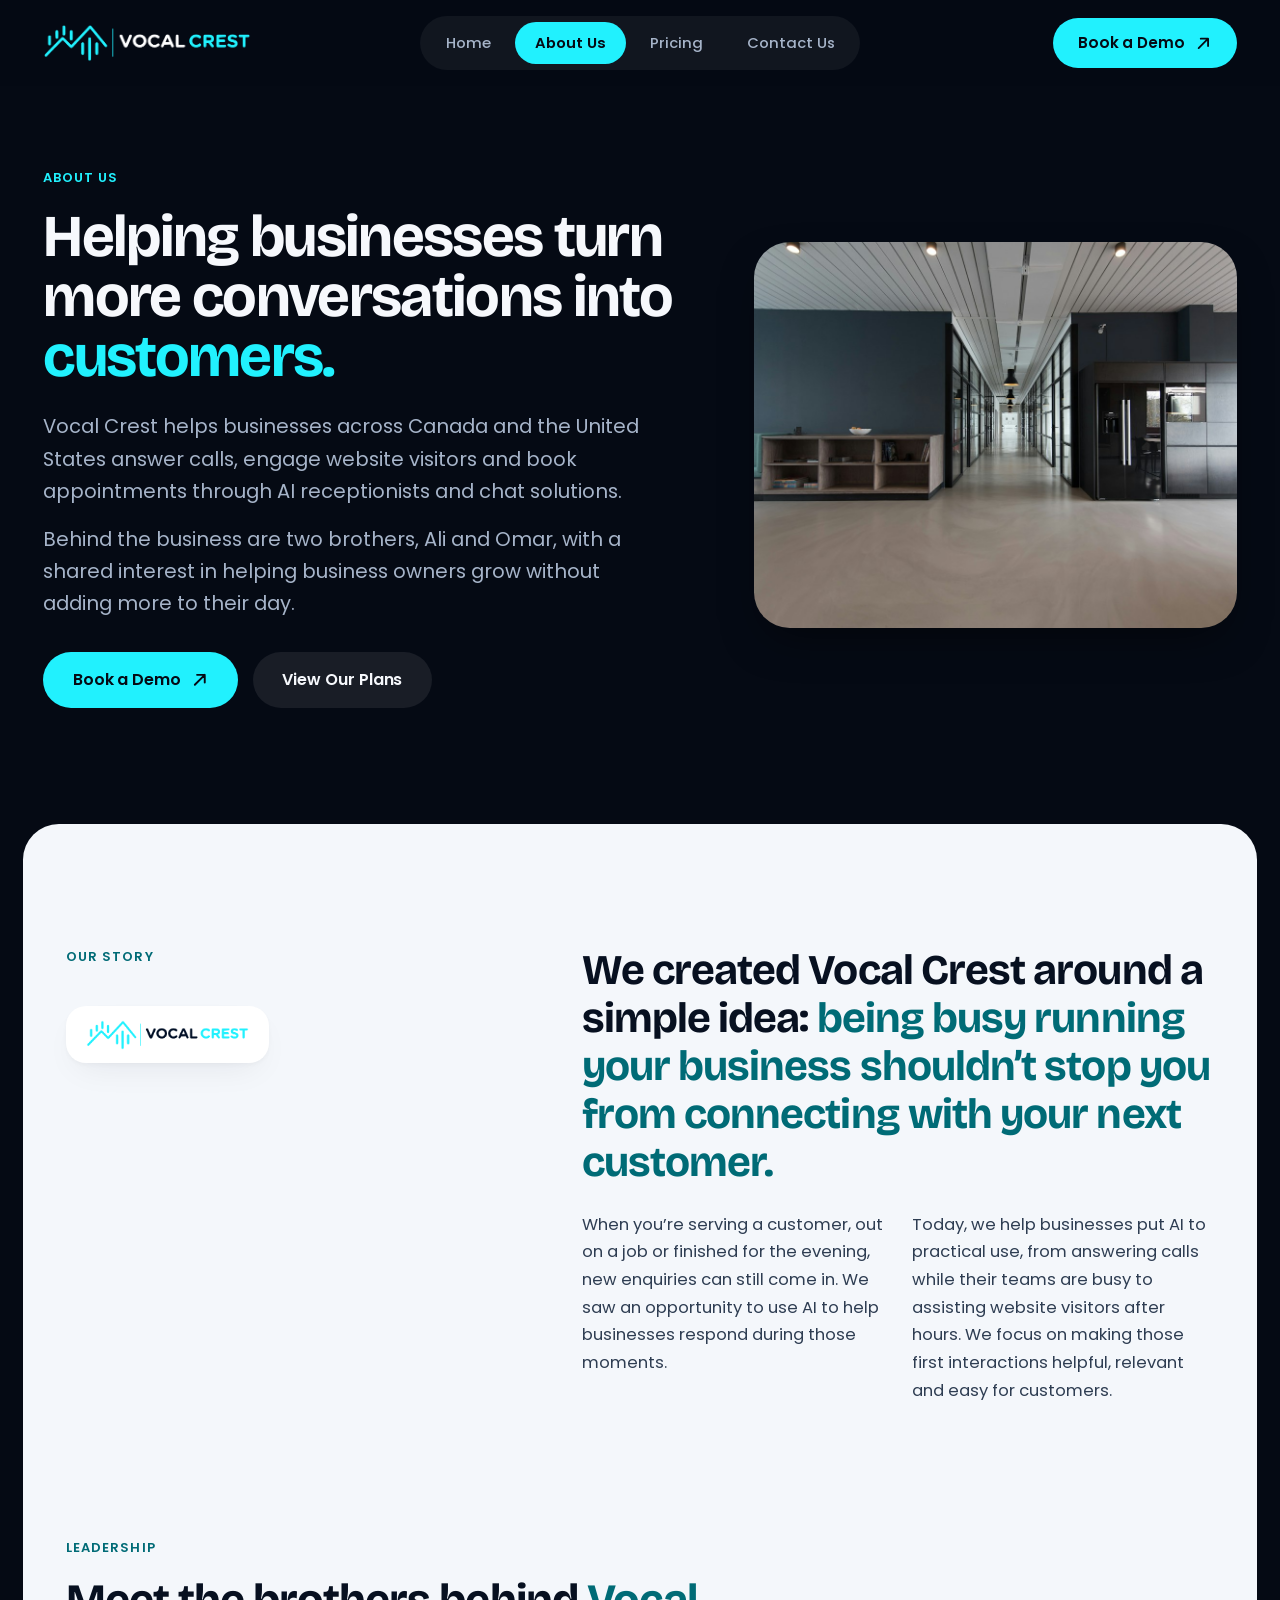
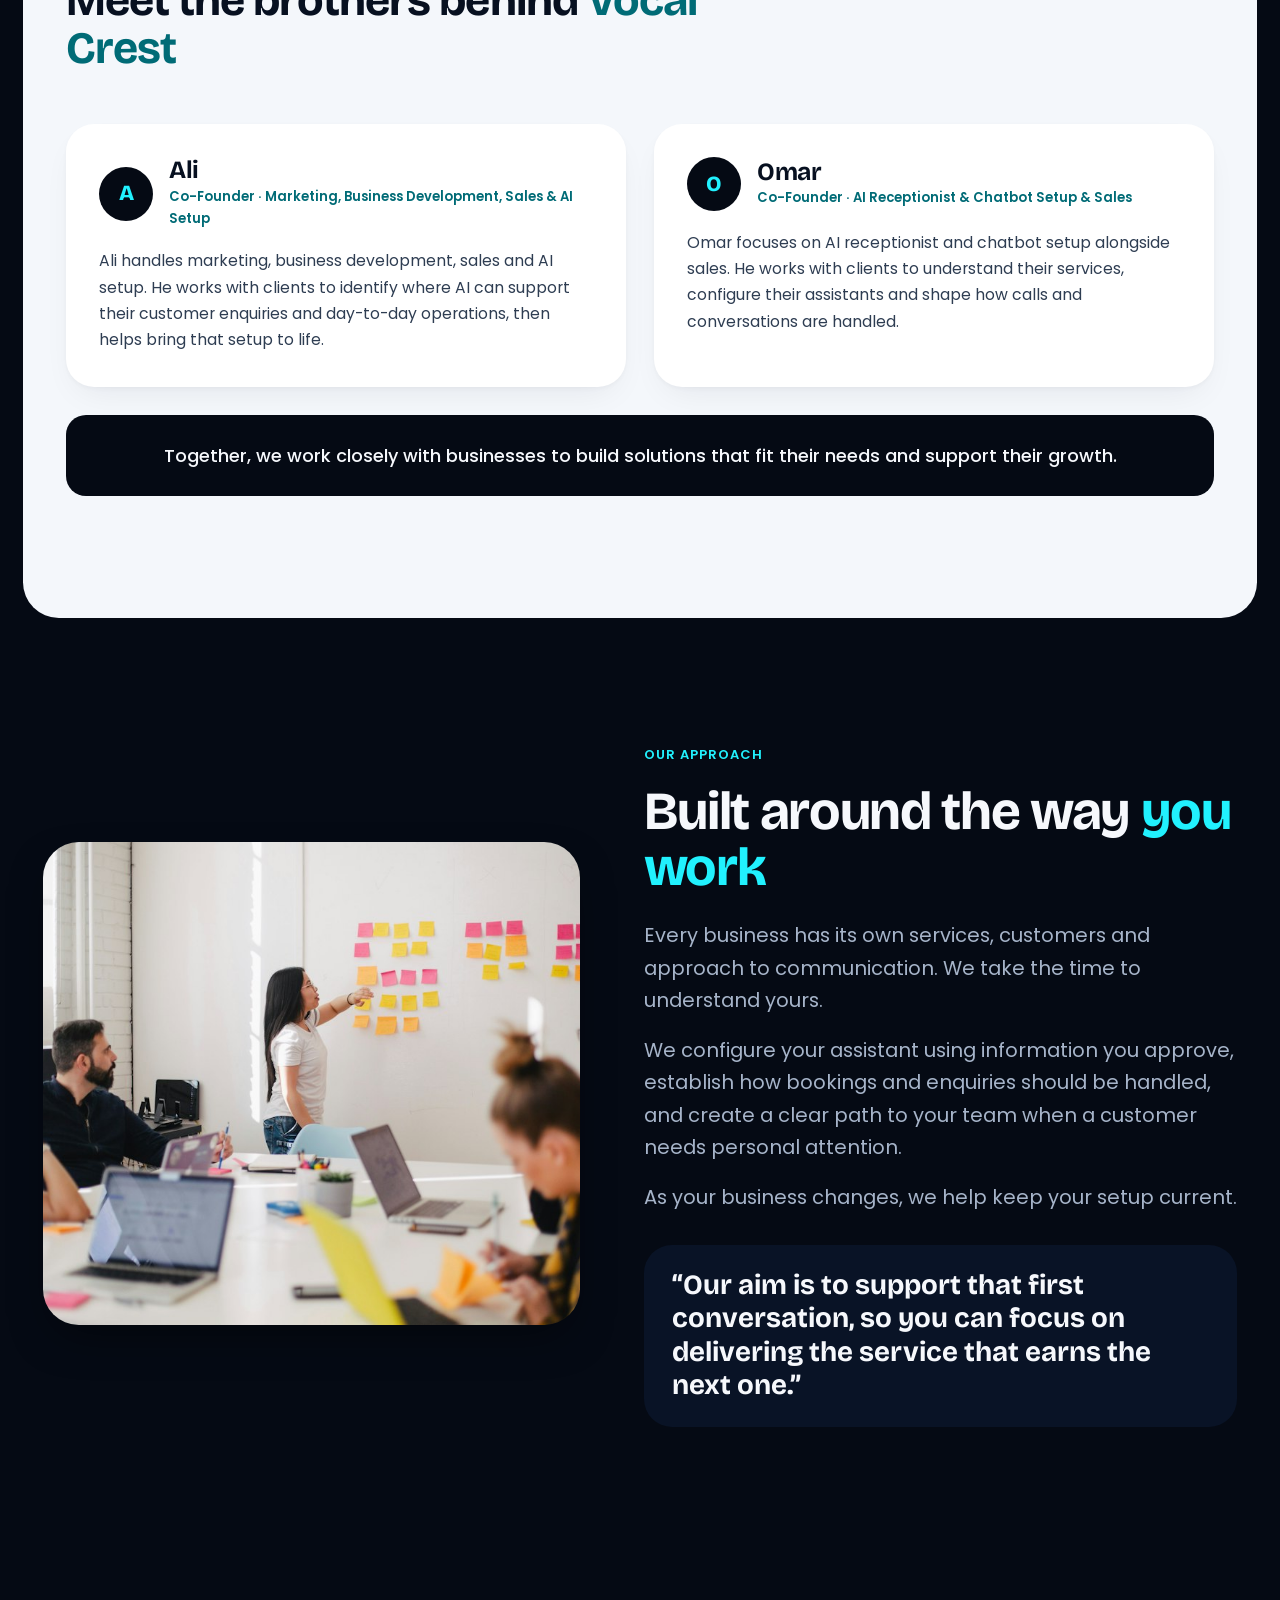
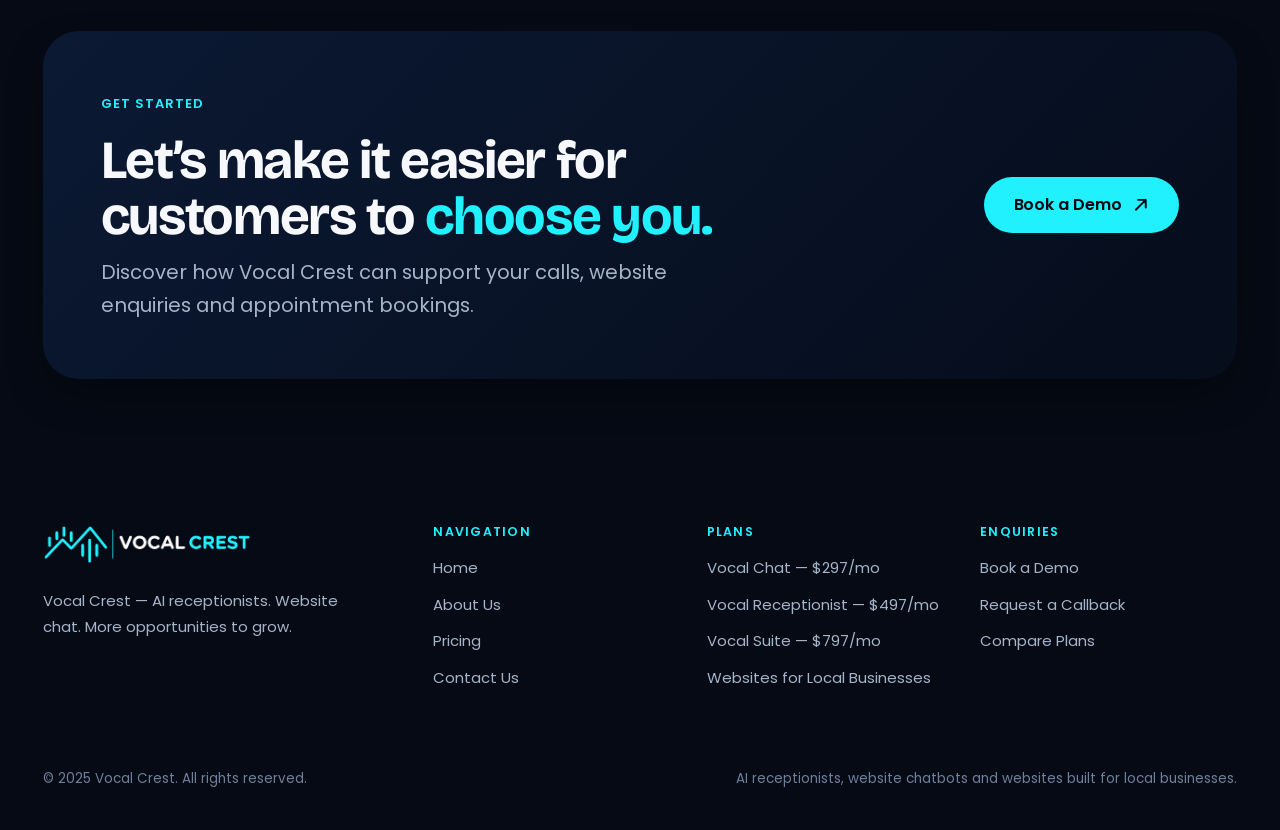
==== commit 8f01cb31: "Remove hero dashed line and fix About Us page layout and card styling" ====
--- a/about.html
+++ b/about.html
@@ -181,8 +181,8 @@
     <!-- 3. Dark Section: Built around the way you work -->
     <section class="section" aria-labelledby="way-you-work-heading">
       <div class="container">
-        <div class="managed-split">
-          <figure class="managed-split__media">
+        <div class="credibility-grid">
+          <figure class="credibility-media">
             <img src="assets/images/client-meeting.jpg" alt="Vocal Crest working closely with business owners" width="580" height="440" loading="lazy">
           </figure>
 
@@ -191,22 +191,20 @@
             <h2 id="way-you-work-heading" class="display-1" style="margin-bottom: 1.5rem;">
               Built around the way <span class="text-cyan">you work</span>
             </h2>
-            <div class="managed-split__copy">
-              <p>
+            <div class="credibility-copy">
+              <p class="lead">
                 Every business has its own services, customers and approach to communication. We take the time to understand yours.
               </p>
-              <p>
+              <p class="lead">
                 We configure your assistant using information you approve, establish how bookings and enquiries should be handled, and create a clear path to your team when a customer needs personal attention.
               </p>
-              <p>
+              <p class="lead">
                 As your business changes, we help keep your setup current.
               </p>
             </div>
 
-            <div class="managed-quote">
-              <blockquote>
-                “Our aim is to support that first conversation, so you can focus on delivering the service that earns the next one.”
-              </blockquote>
+            <div class="credibility-quote">
+              <p>“Our aim is to support that first conversation, so you can focus on delivering the service that earns the next one.”</p>
             </div>
           </div>
         </div>
--- a/assets/css/styles.css
+++ b/assets/css/styles.css
@@ -630,24 +630,6 @@
   pointer-events: none;
 }
 
-.hero__bg-wave {
-  position: absolute;
-  inset: 0;
-  display: flex;
-  align-items: center;
-  justify-content: center;
-  pointer-events: none;
-  z-index: 0;
-  opacity: 0.75;
-}
-
-.hero__bg-wave svg {
-  width: 100%;
-  min-width: 1100px;
-  height: auto;
-  max-height: 360px;
-}
-
 .hero > .container {
   position: relative;
   z-index: 1;
@@ -685,20 +667,11 @@
   font-size: var(--fs-hero);
   line-height: 1.06;
   letter-spacing: -0.026em;
-  margin-bottom: clamp(1.1rem, 1.6vw, 1.4rem);
+  margin-bottom: clamp(1.25rem, 1.8vw, 1.6rem);
 }
 
 .hero__title span {
   display: block;
-}
-
-.hero__accent-bar {
-  width: 56px;
-  height: 3.5px;
-  border-radius: 99px;
-  background: var(--cyan);
-  box-shadow: 0 0 14px rgba(33, 241, 254, 0.45);
-  margin-bottom: clamp(1.25rem, 1.8vw, 1.6rem);
 }
 
 .hero__copy {
@@ -748,7 +721,7 @@
   background: linear-gradient(165deg, rgba(13, 26, 49, 0.94) 0%, rgba(7, 15, 30, 0.97) 100%);
   border-radius: 26px;
   padding: clamp(1.5rem, 2.4vw, 2.25rem);
-  box-shadow: 0 28px 65px -16px rgba(0, 0, 0, 0.78), inset 0 0 0 1px rgba(33, 241, 254, 0.2);
+  box-shadow: 0 28px 65px -16px rgba(0, 0, 0, 0.78);
   backdrop-filter: blur(16px);
   -webkit-backdrop-filter: blur(16px);
 }
@@ -807,7 +780,7 @@
   padding: clamp(1.35rem, 2vw, 1.75rem) clamp(1.15rem, 1.8vw, 1.65rem);
   border-radius: 20px;
   background: #040913;
-  box-shadow: inset 0 0 0 1.5px rgba(33, 241, 254, 0.36), 0 16px 36px -12px rgba(0, 0, 0, 0.75);
+  box-shadow: 0 16px 36px -12px rgba(0, 0, 0, 0.75);
   text-decoration: none;
   transition: transform var(--t) var(--ease), box-shadow var(--t) var(--ease), background var(--t-fast);
 }
@@ -815,7 +788,7 @@
 .hero-demo-card__box:hover {
   transform: translateY(-2px);
   background: #060E1D;
-  box-shadow: inset 0 0 0 1.5px var(--cyan), 0 20px 42px -10px rgba(33, 241, 254, 0.22);
+  box-shadow: 0 20px 42px -10px rgba(33, 241, 254, 0.22);
 }
 
 .hero-demo-card__live {
@@ -906,6 +879,11 @@
   color: var(--text-on-dark-muted);
 }
 
+.credibility-copy {
+  display: grid;
+  gap: 1.1rem;
+}
+
 .founders-section {
   padding-top: clamp(3rem, 5vw, 5rem);
 }
@@ -917,10 +895,10 @@
 }
 
 .founder-card {
-  background: var(--bg-light-card);
-  border-radius: var(--r-md);
+  background: var(--surface-white);
+  border-radius: var(--r-lg);
   padding: clamp(1.75rem, 2.6vw, 2.5rem);
-  box-shadow: var(--shadow-card-light);
+  box-shadow: var(--shadow-light-1);
   display: flex;
   flex-direction: column;
   gap: 1.15rem;
@@ -967,7 +945,7 @@
   font-family: var(--font-body);
   font-size: 0.98rem;
   line-height: 1.68;
-  color: var(--text-on-light-muted);
+  color: var(--text-on-light-secondary);
   margin: 0;
 }
 
